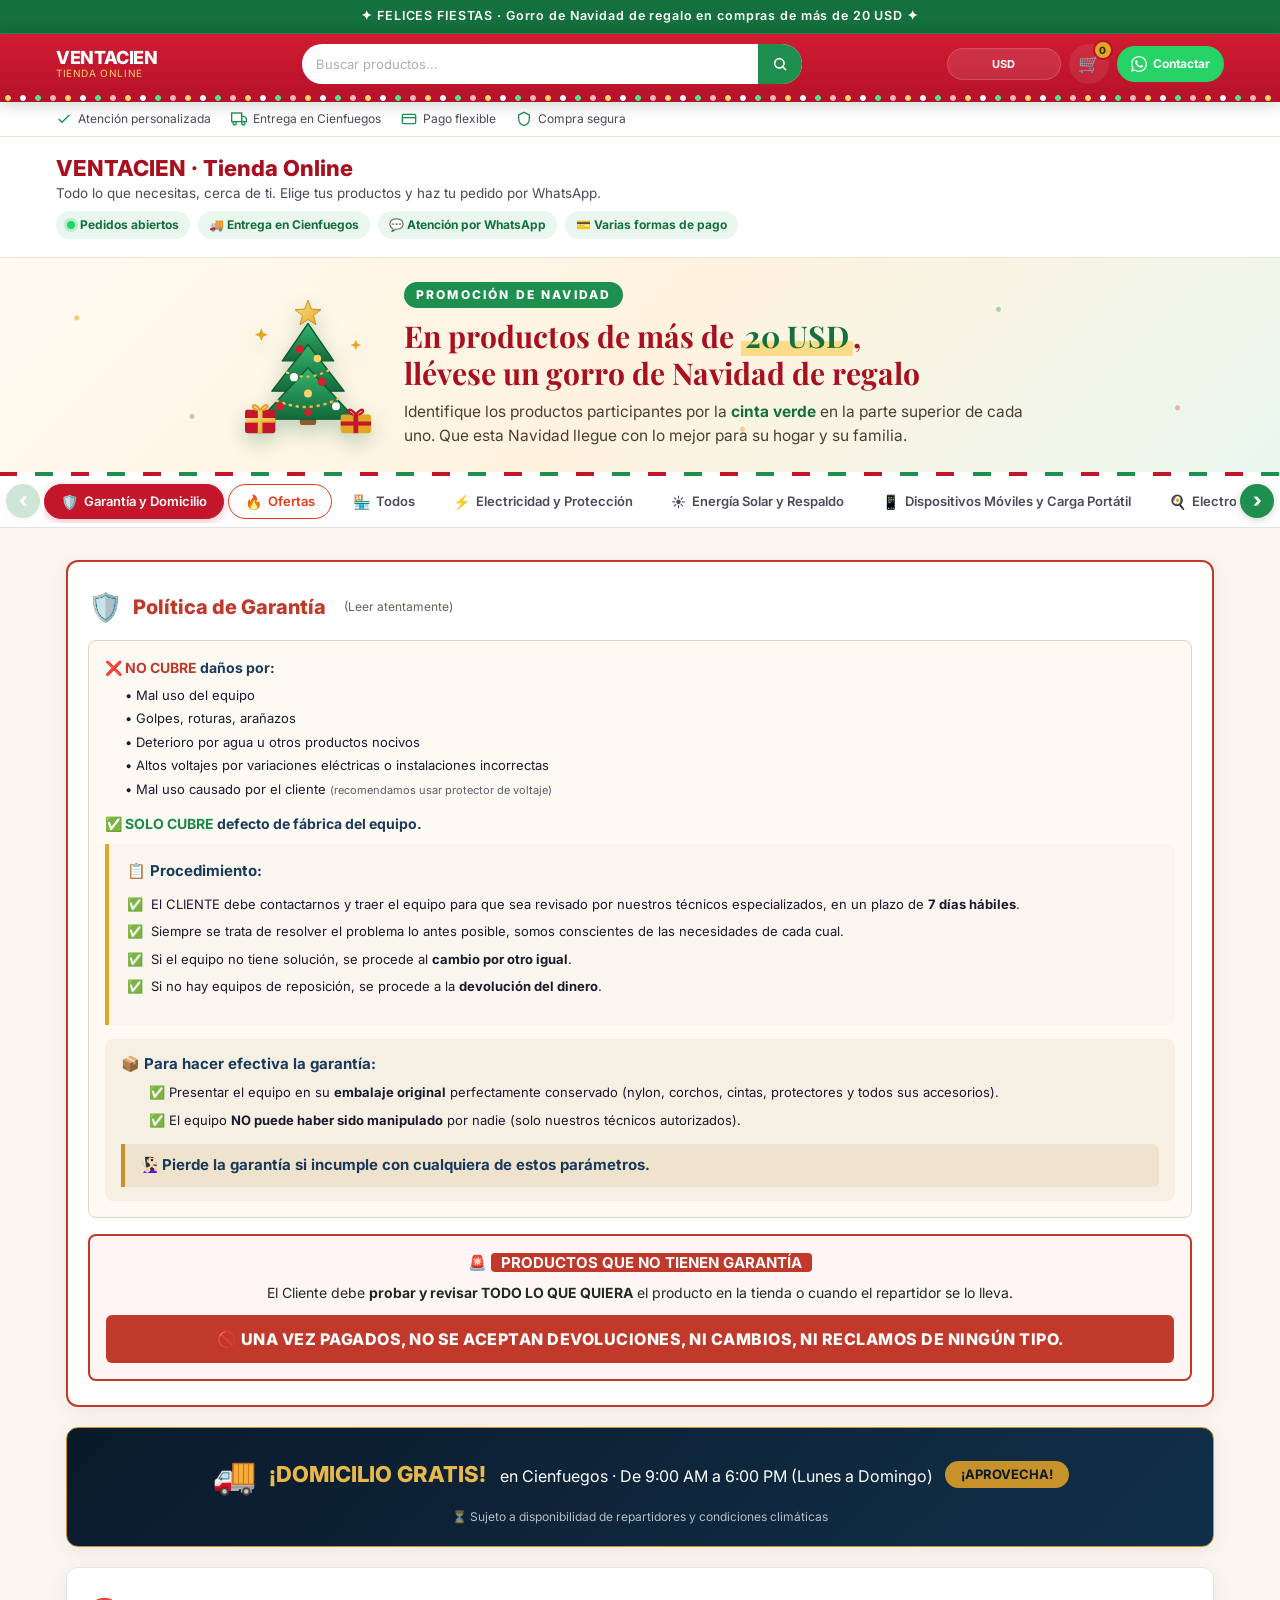
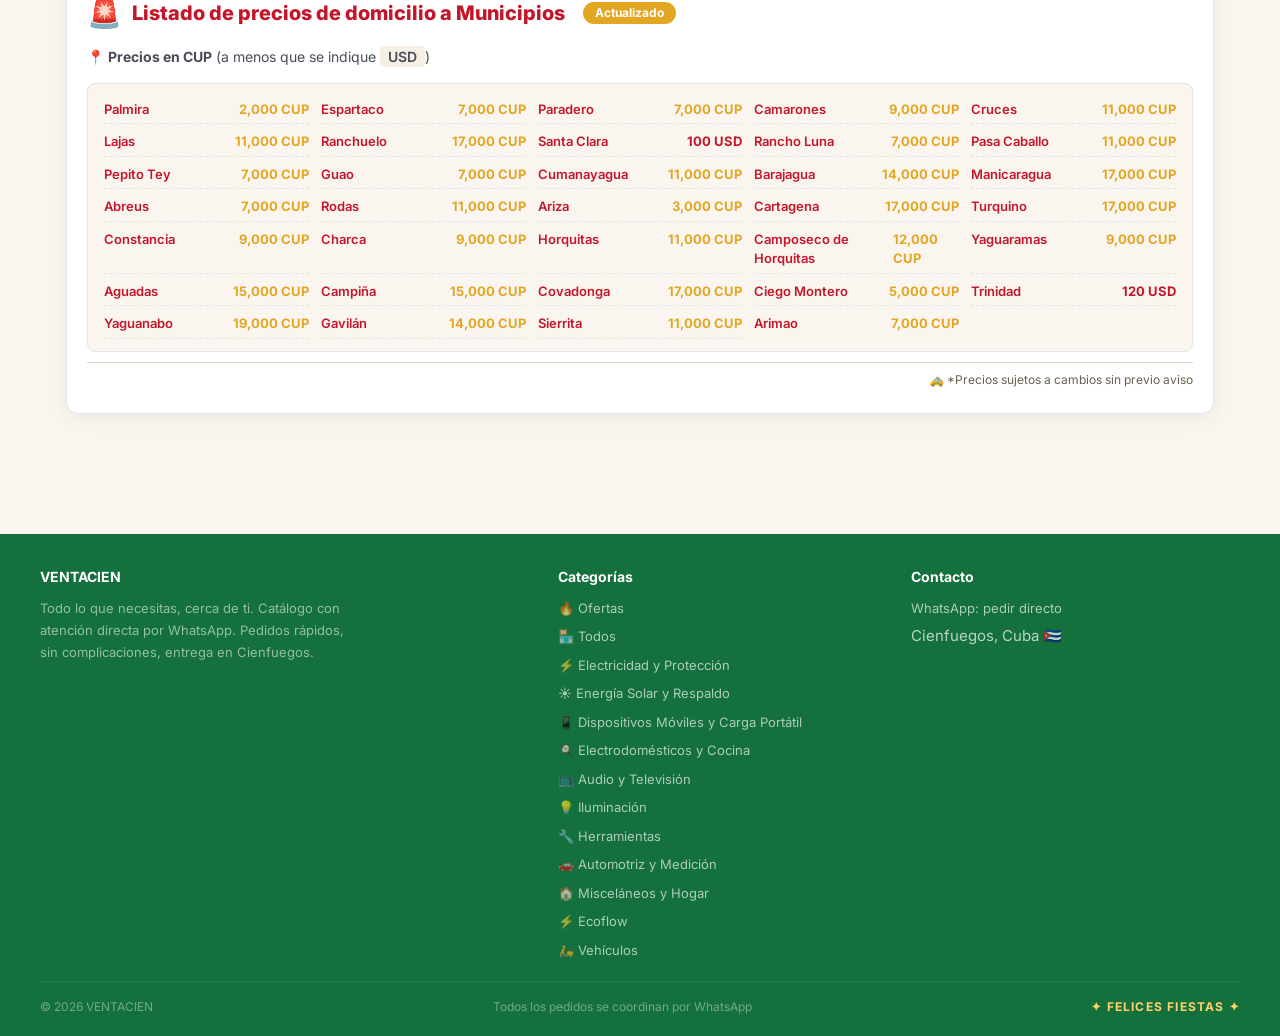
==== index.html @ 49055be9 "Add files via upload" ====
<!DOCTYPE html>
<html lang="es">
<head>
  <meta charset="UTF-8">
  <meta name="viewport" content="width=device-width, initial-scale=1.0, maximum-scale=1.0, user-scalable=yes">
  <title>VENTACIEN · Tienda Online</title>
  <meta property="og:title" content="VENTACIEN · Tienda Online">
<meta property="og:description" content="Todo lo que necesitas, cerca de ti. Catálogo de productos con envío a domicilio en Cienfuegos.">
<meta property="og:image" content="https://revolico-cienfuegos.github.io/Catalogo-de-ventas/imagenes/logo-tienda.png">
<meta property="og:url" content="https://revolico-cienfuegos.github.io/Catalogo-de-ventas/">
<meta property="og:type" content="website">
<meta property="og:site_name" content="VENTACIEN">
<meta name="twitter:card" content="summary_large_image">
  <script async src="https://www.googletagmanager.com/gtag/js?id=G-8PYG8LH258"></script>
  <script>
    window.dataLayer = window.dataLayer || [];
    function gtag(){dataLayer.push(arguments);}
    gtag('js', new Date());
    gtag('config', 'G-8PYG8LH258');
  </script>
  <link rel="preconnect" href="https://fonts.googleapis.com">
  <link rel="preconnect" href="https://fonts.gstatic.com" crossorigin>
  <link href="https://fonts.googleapis.com/css2?family=Inter:opsz,wght@14..32,400;14..32,500;14..32,600;14..32,700;14..32,800&display=swap" rel="stylesheet">
  <link href="https://fonts.googleapis.com/css2?family=Playfair+Display:wght@600;700&display=swap" rel="stylesheet">
  <meta http-equiv="Cache-Control" content="no-cache, no-store, must-revalidate">
  <meta http-equiv="Pragma" content="no-cache">
  <meta http-equiv="Expires" content="0">
  <link rel="manifest" href="manifest.json">
  <meta name="theme-color" content="#c4162a">
  <meta name="mobile-web-app-capable" content="yes">
  <meta name="apple-mobile-web-app-capable" content="yes">
  <link rel="apple-touch-icon" href="icon-192.png">
  <style>
    * { margin: 0; padding: 0; box-sizing: border-box; }
    :root {
      --navy: #0a1a2b;
      --navy-light: #12304a;
      --gold: #c8922a;
      --gold-light: #e8b84a;
      --gray-bg: #f4f5f7;
      --card-bg: #ffffff;
      --text-primary: #1a1a2e;
      --text-secondary: #4a4a5a;
      --text-muted: #7a7a8a;
      --border-color: #e2e4e8;
      --shadow: 0 4px 20px rgba(0, 0, 0, 0.06);
      --shadow-hover: 0 8px 30px rgba(0, 0, 0, 0.12);
      --radius: 12px;
      --radius-sm: 8px;
      --transition: 0.25s cubic-bezier(0.4, 0, 0.2, 1);
      --font: 'Inter', -apple-system, BlinkMacSystemFont, 'Segoe UI', Roboto, sans-serif;
      --red: #c0392b;
      --red-light: #e6391a;
      --green: #1a8a4a;
    }
    html { scroll-behavior: smooth; }
    body { font-family: var(--font); background: var(--gray-bg); color: var(--text-primary); min-height: 100vh; font-size: 15px; line-height: 1.5; -webkit-font-smoothing: antialiased; }
    a { text-decoration: none; color: inherit; }
    button { cursor: pointer; font-family: inherit; border: none; background: none; }
    img { max-width: 100%; display: block; }
    .container { max-width: 1200px; margin: 0 auto; padding: 0 16px; }
    .util-bar { background: var(--navy); color: rgba(255,255,255,0.7); font-size: 12px; text-align: center; padding: 6px 10px; letter-spacing: 0.02em; border-bottom: 1px solid rgba(255,255,255,0.05); }
    .site-header { background: var(--navy); color: #fff; position: sticky; top: 0; z-index: 100; box-shadow: 0 2px 16px rgba(0,0,0,0.2); }
    .header-inner { display: flex; align-items: center; justify-content: space-between; gap: 12px; padding: 10px 16px; max-width: 1200px; margin: 0 auto; flex-wrap: wrap; }
    .logo { display: flex; align-items: center; gap: 10px; flex-shrink: 0; }
    .logo img { height: 38px; width: auto; }
    .logo-text { line-height: 1.15; }
    .logo-name { font-weight: 800; font-size: 18px; letter-spacing: -0.02em; color: #fff; }
    .logo-sub { font-size: 10px; opacity: 0.6; text-transform: uppercase; letter-spacing: 0.06em; display: block; }
    .search-wrap { flex: 1; min-width: 160px; max-width: 500px; order: 3; width: 100%; }
    @media (min-width: 768px) { .search-wrap { order: initial; width: auto; } }
    .search-box { display: flex; align-items: center; background: #fff; border-radius: 24px; overflow: hidden; height: 40px; transition: box-shadow var(--transition); }
    .search-box:focus-within { box-shadow: 0 0 0 2px var(--gold); }
    .search-box input { flex: 1; border: none; padding: 0 14px; font-size: 13px; background: transparent; color: var(--text-primary); height: 100%; min-width: 60px; font-family: var(--font); }
    .search-box input:focus { outline: none; }
    .search-box input::placeholder { color: #aab0b8; }
    .search-box button { background: var(--gold); color: #fff; padding: 0 14px; height: 100%; display: flex; align-items: center; justify-content: center; flex-shrink: 0; transition: background var(--transition); }
    .search-box button:hover { background: var(--gold-light); }
    .search-box #clearSearch { background: transparent; color: var(--text-muted); padding: 0 8px; font-size: 14px; }
    .search-results-label { max-width: 1200px; margin: 6px auto 0; padding: 0 16px; font-size: 13px; color: var(--text-secondary); }
    .header-actions { display: flex; align-items: center; gap: 8px; flex-shrink: 0; flex-wrap: wrap; }
    .moneda-selector { background: rgba(255,255,255,0.1); border-radius: 16px; padding: 0 6px; height: 32px; display: flex; align-items: center; border: 1px solid rgba(255,255,255,0.15); color: #fff; }
    .moneda-selector select { background: transparent; border: none; color: #fff; font-weight: 700; font-size: 11px; padding: 0 2px; font-family: var(--font); width: auto; max-width: 100px; cursor: pointer; appearance: none; -webkit-appearance: none; text-align: center; }
    .moneda-selector select:focus { outline: none; }
    .moneda-selector select option { color: var(--text-primary); font-size: 13px; background: #fff; }
    .cart-icon { position: relative; background: rgba(255,255,255,0.08); border-radius: 50%; width: 40px; height: 40px; display: flex; align-items: center; justify-content: center; color: #fff; font-size: 18px; transition: background var(--transition); }
    .cart-icon:hover { background: rgba(255,255,255,0.18); }
    .cart-badge { position: absolute; top: -4px; right: -4px; background: var(--gold); color: #fff; font-size: 10px; font-weight: 800; border-radius: 50%; width: 20px; height: 20px; display: flex; align-items: center; justify-content: center; border: 2px solid var(--navy); }
    .header-contact { display: flex; align-items: center; gap: 6px; background: #25d366; color: #fff; border-radius: 24px; padding: 0 14px; height: 36px; font-size: 12px; font-weight: 700; transition: background var(--transition), transform var(--transition); }
    .header-contact:hover { background: #1ebe5a; transform: scale(1.02); }
    .header-contact svg { width: 16px; height: 16px; fill: currentColor; }
    @media (max-width: 480px) {
      .header-contact span { display: none; }
      .header-contact { padding: 0 10px; height: 32px; }
      .cart-icon { width: 36px; height: 36px; font-size: 16px; }
      .logo img { height: 30px; }
      .logo-name { font-size: 15px; }
      .moneda-selector { height: 30px; padding: 0 4px; }
      .moneda-selector select { font-size: 11px; max-width: 80px; }
    }
    .trust-bar { background: #fff; border-bottom: 1px solid var(--border-color); padding: 8px 0; }
    .trust-inner { display: flex; gap: 20px; overflow-x: auto; scrollbar-width: none; padding: 0 16px; max-width: 1200px; margin: 0 auto; }
    .trust-inner::-webkit-scrollbar { display: none; }
    .trust-item { display: flex; align-items: center; gap: 6px; font-size: 12px; color: var(--text-secondary); white-space: nowrap; flex-shrink: 0; }
    .trust-item svg { flex-shrink: 0; color: var(--gold); width: 16px; height: 16px; }
    .cats-wrap { background: #fff; border-bottom: 1px solid var(--border-color); position: sticky; top: 0; z-index: 50; display: flex; align-items: center; gap: 4px; padding: 4px 6px; }
    .cats-scroll { flex: 1; min-width: 0; overflow-x: auto; overflow-y: hidden; white-space: nowrap; scrollbar-width: none; -webkit-overflow-scrolling: touch; scroll-snap-type: x mandatory; position: relative; }
    .cats-scroll::-webkit-scrollbar { display: none; }
    .cats-inner { display: inline-flex; gap: 4px; padding: 4px 0; }
    .cats-arrow { flex-shrink: 0; width: 34px; height: 34px; border-radius: 50%; background: var(--navy); color: #fff; display: flex; align-items: center; justify-content: center; font-size: 20px; font-weight: 800; line-height: 1; box-shadow: 0 2px 8px rgba(0,0,0,0.18); transition: all var(--transition); padding-bottom: 3px; user-select: none; }
    .cats-arrow:hover:not(:disabled) { background: var(--navy-light); transform: scale(1.06); }
    .cats-arrow:active:not(:disabled) { transform: scale(0.92); }
    .cats-arrow:disabled, .cats-arrow.hidden { opacity: 0.22; pointer-events: none; }
    @media (max-width: 480px) { .cats-arrow { width: 30px; height: 30px; font-size: 18px; } }
    .cat-btn { display: inline-flex; align-items: center; gap: 6px; padding: 8px 16px; border-radius: 24px; background: transparent; color: var(--text-secondary); font-size: 13px; font-weight: 600; transition: all var(--transition); scroll-snap-align: start; border: 1.5px solid transparent; }
    .cat-btn .cat-ico { font-size: 14px; }
    .cat-btn.active { background: var(--navy); color: #fff; border-color: var(--navy); box-shadow: 0 2px 8px rgba(10,26,43,0.15); }
    .cat-btn:hover:not(.active) { background: var(--gray-bg); border-color: var(--border-color); }
    .cat-btn.cat-btn-ofertas { border-color: #e6391a; color: #e6391a; }
    .cat-btn.cat-btn-ofertas.active { background: linear-gradient(135deg, #e6391a, #ff6a2f); color: #fff; border-color: #e6391a; }
    .cat-btn.cat-btn-ofertas:hover:not(.active) { background: #fff3f0; border-color: #e6391a; }
    .main { max-width: 1200px; margin: 0 auto; padding: 16px 12px 80px; }
    #skeletons .seccion { margin-bottom: 28px; }
    #skeletons .grid { display: grid; grid-template-columns: repeat(auto-fill, minmax(160px, 1fr)); gap: 12px; }
    .skel { background: linear-gradient(90deg, #e8eaed 25%, #d5d8dd 50%, #e8eaed 75%); background-size: 200% 100%; animation: shimmer 1.2s infinite; border-radius: var(--radius); }
    @keyframes shimmer { 0% { background-position: -200% 0; } 100% { background-position: 200% 0; } }
    .skel:first-child { height: 20px; width: 140px; }
    .skel:not(:first-child) { height: 220px; }
    .seccion { margin-bottom: 32px; }
    .seccion-header { display: flex; align-items: baseline; gap: 8px; margin-bottom: 12px; padding-bottom: 6px; border-bottom: 2px solid var(--border-color); }
    .seccion-ico { font-size: 18px; }
    .seccion-titulo { font-size: 18px; font-weight: 700; color: var(--navy); }
    .seccion-count { font-size: 13px; color: var(--text-muted); font-weight: 500; margin-left: auto; }
    .seccion.seccion-ofertas .seccion-header { border-bottom-color: #e6391a; }
    .seccion.seccion-ofertas .seccion-titulo { color: #c0392b; }
    .grid { display: grid; grid-template-columns: repeat(auto-fill, minmax(170px, 1fr)); gap: 12px; }
    @media (min-width: 480px) { .grid { grid-template-columns: repeat(auto-fill, minmax(190px, 1fr)); gap: 14px; } }
    @media (min-width: 768px) { .grid { grid-template-columns: repeat(auto-fill, minmax(210px, 1fr)); gap: 16px; } }
    .card { background: var(--card-bg); border-radius: var(--radius); overflow: hidden; border: 1px solid var(--border-color); transition: all var(--transition); display: flex; flex-direction: column; height: 100%; position: relative; }
    .card:hover { box-shadow: var(--shadow-hover); transform: translateY(-3px); border-color: var(--gold); }
    .card.card-rebajado { border-color: #e6391a; }
    .card.card-rebajado:hover { box-shadow: 0 8px 30px rgba(230,57,26,0.22); border-color: #e6391a; }
    .card-img-wrap { position: relative; width: 100%; aspect-ratio: 1 / 1; background: #f8f9fa; display: flex; align-items: center; justify-content: center; overflow: hidden; padding: 8px; }
    .card-img-wrap img { width: 100%; height: 100%; object-fit: contain; transition: transform var(--transition); }
    .card:hover .card-img-wrap img { transform: scale(1.04); }
    .card-img-ph { display: flex; flex-direction: column; align-items: center; justify-content: center; gap: 4px; color: var(--text-muted); width: 100%; height: 100%; }
    .card-img-ph svg { opacity: 0.3; }
    .card-img-ph span { font-size: 11px; font-weight: 600; }
    .card-cat-tag { font-size: 10px; font-weight: 700; text-transform: uppercase; letter-spacing: 0.04em; color: var(--gold); padding: 6px 12px 0; }
    .card-badge { position: absolute; top: 8px; left: 8px; z-index: 2; font-size: 10.5px; font-weight: 800; letter-spacing: 0.01em; padding: 4px 9px 4px 7px; border-radius: 20px; color: #fff; box-shadow: 0 3px 10px rgba(0,0,0,0.22); display: flex; align-items: center; gap: 3px; pointer-events: none; white-space: nowrap; }
    .card-badge.badge-vendido { background: linear-gradient(135deg, #ff6a2f, #e6391a); }
    .card-badge.badge-nuevo { background: linear-gradient(135deg, #2e9bff, #1257c9); }
    .card-badge.badge-sin-domicilio { background: linear-gradient(135deg, #6c757d, #343a40); top: auto; bottom: 8px; left: 8px; }
    .card-badge.badge-descuento { top: 8px; right: 8px; left: auto; background: linear-gradient(135deg, #e6391a, #ff6a2f); font-size: 12px; font-weight: 900; padding: 5px 10px; border-radius: 4px; letter-spacing: 0.02em; box-shadow: 0 4px 12px rgba(230,57,26,0.45); }
    .card-body { padding: 8px 12px 12px; flex: 1; display: flex; flex-direction: column; gap: 4px; }
    .card-nombre { font-size: 13px; font-weight: 600; line-height: 1.3; color: var(--text-primary); display: -webkit-box; -webkit-line-clamp: 2; -webkit-box-orient: vertical; overflow: hidden; min-height: 34px; cursor: pointer; }
    .card-precio { font-size: 17px; font-weight: 800; color: var(--navy); }
    .card-precio-wrap { display: flex; align-items: baseline; gap: 6px; flex-wrap: wrap; }
    .card-precio.rebajado { color: #c0392b; font-size: 18px; }
    .card-precio-original { font-size: 12px; font-weight: 500; color: var(--text-muted); text-decoration: line-through; }
    .card-descuento-txt { font-size: 10.5px; font-weight: 800; color: #c0392b; background: #fdecec; padding: 2px 6px; border-radius: 4px; letter-spacing: 0.02em; }
    .card-actions { display: flex; gap: 6px; margin-top: auto; padding-top: 6px; }
    .card-pedir { flex: 1; background: var(--navy); color: #fff; border-radius: 24px; padding: 8px 6px; font-size: 12px; font-weight: 700; display: flex; align-items: center; justify-content: center; gap: 5px; transition: all var(--transition); }
    .card-pedir:hover { background: #25d366; transform: scale(1.02); }
    .card-pedir svg { width: 14px; height: 14px; fill: currentColor; flex-shrink: 0; }
    .card-add { background: var(--gold); color: #fff; border-radius: 50%; width: 34px; height: 34px; display: flex; align-items: center; justify-content: center; font-size: 16px; font-weight: 700; transition: all var(--transition); flex-shrink: 0; }
    .card-add:hover { background: var(--gold-light); transform: scale(1.08); }
    .card-add:active { transform: scale(0.92); }
    .empty { text-align: center; padding: 60px 20px; color: var(--text-muted); }
    .empty .ico { font-size: 48px; opacity: 0.3; margin-bottom: 16px; }
    .empty code { background: var(--gray-bg); padding: 2px 8px; border-radius: 4px; font-weight: 600; }
    .overlay { position: fixed; inset: 0; background: rgba(0,0,0,0.55); backdrop-filter: blur(4px); z-index: 200; display: none; align-items: center; justify-content: center; padding: 16px; animation: fadeIn 0.25s ease; }
    .overlay.open { display: flex; }
    @keyframes fadeIn { from { opacity: 0; } to { opacity: 1; } }
    .modal { background: #fff; max-width: 480px; width: 100%; max-height: 90vh; border-radius: var(--radius); overflow-y: auto; position: relative; animation: slideUp 0.3s ease; }
    @keyframes slideUp { from { transform: translateY(30px); opacity: 0; } to { transform: translateY(0); opacity: 1; } }
    .modal-drag { width: 40px; height: 4px; border-radius: 2px; background: var(--border-color); margin: 12px auto 0; }
    .modal-cerrar { position: absolute; top: 12px; right: 14px; background: rgba(0,0,0,0.4); color: #fff; width: 32px; height: 32px; border-radius: 50%; font-size: 16px; display: flex; align-items: center; justify-content: center; transition: background var(--transition); z-index: 5; }
    .modal-cerrar:hover { background: rgba(0,0,0,0.7); }
    .modal-img-wrap { width: 100%; background: #f8f9fa; display: flex; align-items: center; justify-content: center; min-height: 200px; max-height: 320px; overflow: hidden; }
    .modal-img-wrap img { width: 100%; height: 100%; object-fit: contain; max-height: 320px; }
    .modal-img-ph { display: flex; flex-direction: column; align-items: center; gap: 8px; color: var(--text-muted); padding: 30px; }
    .modal-body { padding: 16px 20px 24px; }
    .modal-tag { font-size: 11px; font-weight: 700; text-transform: uppercase; letter-spacing: 0.06em; color: var(--gold); margin-bottom: 4px; }
    .modal-nombre { font-size: 20px; font-weight: 800; color: var(--navy); margin-bottom: 4px; }
    .modal-precio { font-size: 22px; font-weight: 800; color: var(--navy); margin-bottom: 10px; }
    .modal-precio-wrap { display: flex; align-items: center; gap: 10px; flex-wrap: wrap; margin-bottom: 10px; }
    .modal-precio-wrap .modal-precio { margin-bottom: 0; }
    .modal-precio-wrap .modal-precio.rebajado { color: #c0392b; font-size: 26px; }
    .modal-precio-original { font-size: 15px; font-weight: 500; color: var(--text-muted); text-decoration: line-through; }
    .modal-descuento-badge { background: linear-gradient(135deg, #e6391a, #ff6a2f); color: #fff; font-size: 12px; font-weight: 900; padding: 4px 10px; border-radius: 4px; letter-spacing: 0.02em; box-shadow: 0 3px 10px rgba(230,57,26,0.35); }
    .modal-desc { font-size: 14px; line-height: 1.6; color: var(--text-secondary); margin-bottom: 16px; white-space: pre-wrap; max-height: 120px; overflow-y: auto; }
    .modal-pedir { width: 100%; background: #25d366; color: #fff; border-radius: 24px; padding: 14px; font-size: 15px; font-weight: 700; display: flex; align-items: center; justify-content: center; gap: 10px; transition: all var(--transition); }
    .modal-pedir:hover { background: #1ebe5a; transform: scale(1.01); }
    .modal-pedir svg { width: 18px; height: 18px; fill: currentColor; }
    .cart-overlay { position: fixed; inset: 0; background: rgba(0,0,0,0.4); z-index: 150; display: none; align-items: flex-end; justify-content: center; }
    .cart-overlay.open { display: flex; }
    .cart-panel { background: #fff; width: 100%; max-width: 420px; max-height: 92vh; border-radius: var(--radius) var(--radius) 0 0; display: flex; flex-direction: column; animation: slideUp 0.3s ease; }
    .cart-header { display: flex; justify-content: space-between; align-items: center; padding: 16px 20px; border-bottom: 1px solid var(--border-color); }
    .cart-header h3 { font-size: 18px; font-weight: 800; color: var(--navy); }
    .cart-header .close { font-size: 22px; color: var(--text-muted); padding: 4px 8px; border-radius: 6px; transition: background var(--transition); }
    .cart-header .close:hover { background: var(--gray-bg); }
    .cart-body { flex: 1; overflow-y: auto; padding: 12px 16px; }
    .cart-empty { text-align: center; padding: 40px 10px; color: var(--text-muted); }
    .cart-empty .ico { font-size: 48px; opacity: 0.2; margin-bottom: 12px; }
    .cart-item { display: flex; align-items: center; gap: 12px; padding: 10px 0; border-bottom: 1px solid var(--border-color); }
    .cart-item-img { width: 56px; height: 56px; border-radius: var(--radius-sm); object-fit: contain; background: var(--gray-bg); flex-shrink: 0; padding: 4px; }
    .cart-item-info { flex: 1; min-width: 0; }
    .cart-item-nombre { font-size: 13px; font-weight: 600; white-space: nowrap; overflow: hidden; text-overflow: ellipsis; }
    .cart-item-precio { font-size: 13px; color: var(--navy); font-weight: 700; }
    .cart-item-actions { display: flex; align-items: center; gap: 4px; flex-shrink: 0; }
    .cart-item-actions button { width: 28px; height: 28px; border-radius: 50%; border: 1px solid var(--border-color); font-size: 14px; font-weight: 700; display: flex; align-items: center; justify-content: center; transition: all var(--transition); background: #fff; }
    .cart-item-actions button:hover { background: var(--navy); color: #fff; border-color: var(--navy); }
    .cart-item-actions .qty { font-size: 14px; font-weight: 700; min-width: 24px; text-align: center; }
    .cart-item-actions .remove { color: #c0392b; border-color: #c0392b; }
    .cart-item-actions .remove:hover { background: #c0392b; color: #fff; }
    .cart-footer { padding: 16px 20px; border-top: 1px solid var(--border-color); background: var(--gray-bg); border-radius: 0 0 var(--radius) var(--radius); }
    .cart-total { display: flex; justify-content: space-between; font-size: 18px; font-weight: 800; color: var(--navy); margin-bottom: 12px; }
    .cart-total .label { font-weight: 600; color: var(--text-secondary); }
    .cart-buttons { display: flex; gap: 8px; }
    .cart-buttons .btn { flex: 1; padding: 12px; border-radius: 24px; font-size: 14px; font-weight: 700; text-align: center; transition: all var(--transition); border: none; }
    .cart-buttons .btn-primary { background: var(--navy); color: #fff; }
    .cart-buttons .btn-primary:hover { background: var(--navy-light); transform: scale(1.02); }
    .cart-buttons .btn-secondary { background: var(--border-color); color: var(--text-secondary); }
    .cart-buttons .btn-secondary:hover { background: #d0d4dc; }
    .order-form-overlay { position: fixed; inset: 0; background: rgba(0,0,0,0.5); z-index: 250; display: none; align-items: center; justify-content: center; padding: 16px; }
    .order-form-overlay.open { display: flex; }
    .order-form { background: #fff; width: 100%; max-width: 480px; max-height: 90vh; overflow-y: auto; border-radius: var(--radius); padding: 24px 22px 28px; animation: slideUp 0.3s ease; }
    .order-form h3 { font-size: 20px; font-weight: 800; color: var(--navy); margin-bottom: 4px; }
    .order-form .sub { font-size: 14px; color: var(--text-secondary); margin-bottom: 16px; }
    .order-form .field { margin-bottom: 14px; }
    .order-form .field label { display: block; font-size: 12px; font-weight: 700; color: var(--text-secondary); margin-bottom: 4px; text-transform: uppercase; letter-spacing: 0.04em; }
    .order-form .field input, .order-form .field textarea { width: 100%; border: 1.5px solid var(--border-color); border-radius: var(--radius-sm); padding: 10px 12px; font-size: 14px; font-family: var(--font); background: #fff; transition: border-color var(--transition); }
    .order-form .field input:focus, .order-form .field textarea:focus { outline: none; border-color: var(--navy); }
    .order-form .field textarea { min-height: 60px; resize: vertical; }
    .order-form .field .error { color: #c0392b; font-size: 12px; margin-top: 4px; display: none; }
    .order-form .actions { display: flex; gap: 10px; margin-top: 18px; }
    .order-form .actions .btn { flex: 1; padding: 12px; border-radius: 24px; font-size: 14px; font-weight: 700; text-align: center; transition: all var(--transition); border: none; }
    .order-form .actions .btn-primary { background: var(--navy); color: #fff; }
    .order-form .actions .btn-primary:hover { background: var(--navy-light); }
    .order-form .actions .btn-secondary { background: var(--border-color); color: var(--text-secondary); }
    .order-form .actions .btn-secondary:hover { background: #d0d4dc; }
    .toast-container { position: fixed; bottom: 80px; left: 50%; transform: translateX(-50%); z-index: 300; display: flex; flex-direction: column; align-items: center; gap: 8px; pointer-events: none; max-width: 90%; }
    .toast { background: var(--navy); color: #fff; padding: 12px 20px; border-radius: var(--radius); font-size: 14px; font-weight: 600; box-shadow: 0 4px 20px rgba(0,0,0,0.25); animation: toastIn 0.3s ease, toastOut 0.3s ease 2.5s forwards; pointer-events: auto; display: flex; align-items: center; gap: 8px; }
    .toast.success { background: #1a8a4a; }
    .toast.error { background: #c0392b; }
    @keyframes toastIn { from { opacity: 0; transform: translateY(20px) scale(0.95); } to { opacity: 1; transform: translateY(0) scale(1); } }
    @keyframes toastOut { to { opacity: 0; transform: translateY(-10px) scale(0.95); } }
    .landing-section { max-width: 1200px; margin: 16px auto; padding: 0 14px; }
    .landing-card { background: #fff; border-radius: var(--radius); box-shadow: var(--shadow); padding: 24px 20px; margin-bottom: 20px; border: 1px solid var(--border-color); }
    .landing-title { font-size: 20px; font-weight: 800; color: var(--navy); display: flex; align-items: center; gap: 10px; margin-bottom: 12px; }
    .landing-title .ico { font-size: 28px; }
    .landing-sub { font-size: 14px; color: var(--text-secondary); margin-bottom: 16px; }
    .grid-municipios { display: grid; grid-template-columns: repeat(auto-fill, minmax(180px, 1fr)); gap: 4px 12px; background: var(--gray-bg); padding: 12px 16px; border-radius: var(--radius-sm); border: 1px solid var(--border-color); }
    .grid-municipios .item { display: flex; justify-content: space-between; padding: 4px 0; border-bottom: 1px dashed var(--border-color); font-size: 13px; }
    .grid-municipios .item:last-child { border-bottom: none; }
    .grid-municipios .municipio { font-weight: 600; color: var(--navy); }
    .grid-municipios .precio { font-weight: 700; color: var(--gold); }
    .precio-usd { color: var(--navy); font-weight: 700; }
    .garantia-box { background: var(--gray-bg); border-left: 4px solid var(--gold); padding: 16px 18px; border-radius: 0 var(--radius-sm) var(--radius-sm) 0; margin-top: 10px; }
    .garantia-box ul { list-style: none; padding: 0; margin: 8px 0; }
    .garantia-box ul li { padding: 4px 0 4px 24px; position: relative; font-size: 13px; line-height: 1.5; }
    .garantia-box ul li::before { content: "✅"; position: absolute; left: 0; top: 4px; }
    .badge-gratis { display: inline-block; background: var(--gold); color: #fff; padding: 2px 12px; border-radius: 20px; font-size: 12px; font-weight: 700; margin-left: 8px; }
    .highlight { background: #f5efe4; padding: 2px 8px; border-radius: 4px; font-weight: 600; }
    .site-footer { background: var(--navy); color: rgba(255,255,255,0.7); padding: 32px 16px 20px; margin-top: 20px; }
    .footer-inner { max-width: 1200px; margin: 0 auto; display: grid; grid-template-columns: 1fr; gap: 24px; }
    @media (min-width: 640px) { .footer-inner { grid-template-columns: 1.5fr 1fr 1fr; } }
    .footer-col h4 { color: #fff; font-size: 14px; font-weight: 700; margin-bottom: 10px; }
    .footer-col p { font-size: 13px; line-height: 1.7; color: rgba(255,255,255,0.55); max-width: 320px; }
    .footer-col ul { list-style: none; display: flex; flex-direction: column; gap: 6px; }
    .footer-col a { font-size: 13px; color: rgba(255,255,255,0.65); transition: color var(--transition); }
    .footer-col a:hover { color: #fff; }
    .footer-bottom { max-width: 1200px; margin: 20px auto 0; padding-top: 16px; border-top: 1px solid rgba(255,255,255,0.08); font-size: 12px; color: rgba(255,255,255,0.4); display: flex; flex-wrap: wrap; justify-content: space-between; gap: 6px 14px; }
    :root { --navy: #c4162a; --navy-light: #dc2f43; --gold: #e3a624; --gold-light: #ffd36a; --pine: #1e8f4e; --pine-dark: #14703c; --pine-light: #2fae64; --snow: #fffaf1; --gray-bg: #faf6ef; --serif: 'Playfair Display', Georgia, 'Times New Roman', serif; }
    .hat-ico { width: 18px; height: 18px; flex-shrink: 0; }
    .util-bar { background: var(--pine-dark); color: #fff; font-size: 12.5px; font-weight: 600; letter-spacing: 0.07em; padding: 7px 10px; border-bottom: 1px solid rgba(255,255,255,0.15); }
    .site-header { background: linear-gradient(180deg, #d01c31 0%, #b5122a 100%); padding-bottom: 8px; }
    .site-header::after { content: ""; position: absolute; left: 0; right: 0; bottom: 0; height: 8px; background-image: radial-gradient(circle at 8px 4px, #ffd36a 2.6px, transparent 3.2px), radial-gradient(circle at 23px 4px, #ffffff 2.6px, transparent 3.2px), radial-gradient(circle at 38px 4px, #4fe08a 2.6px, transparent 3.2px), radial-gradient(circle at 53px 4px, #ffb3bd 2.6px, transparent 3.2px); background-size: 60px 8px; background-repeat: repeat-x; pointer-events: none; }
    .logo-sub { color: var(--gold-light); opacity: 1; }
    .search-box button { background: var(--pine); }
    .search-box button:hover { background: var(--pine-light); }
    .search-box:focus-within { box-shadow: 0 0 0 2px var(--gold-light); }
    .cart-badge { background: var(--gold); color: #3a2a00; border-color: #b5122a; }
    .trust-bar { background: #fff; border-bottom: 1px solid #f0e3cf; }
    .trust-item svg { color: var(--pine); }
    .nav-promo { background: radial-gradient(circle at 6% 28%, rgba(227,166,36,0.55) 2px, transparent 3px), radial-gradient(circle at 15% 74%, rgba(30,143,78,0.35) 2px, transparent 3px), radial-gradient(circle at 34% 20%, rgba(196,22,42,0.30) 2px, transparent 3px), radial-gradient(circle at 58% 80%, rgba(227,166,36,0.45) 2px, transparent 3px), radial-gradient(circle at 78% 24%, rgba(30,143,78,0.35) 2px, transparent 3px), radial-gradient(circle at 92% 70%, rgba(196,22,42,0.30) 2px, transparent 3px), linear-gradient(135deg, #fffaf1 0%, #fff3df 50%, #eaf7ee 100%); border-bottom: 4px solid transparent; border-image: repeating-linear-gradient(90deg, var(--navy) 0 18px, #fff 18px 36px, var(--pine) 36px 54px, #fff 54px 72px) 1; color: #2a2a2a; }
    .nav-promo-inner { max-width: 1200px; margin: 0 auto; padding: 24px 16px; display: flex; align-items: center; justify-content: center; gap: 24px; text-align: left; }
    .nav-promo-icon { width: 144px; height: 150px; flex-shrink: 0; display: flex; align-items: center; justify-content: center; }
    .nav-promo-icon svg { width: 140px; height: 145px; filter: drop-shadow(0 8px 10px rgba(20,112,60,0.28)); }
    .nav-promo-kicker { display: inline-block; font-size: 12px; font-weight: 800; letter-spacing: 0.18em; text-transform: uppercase; color: #fff; background: var(--pine); padding: 4px 12px; border-radius: 20px; margin-bottom: 10px; }
    .nav-promo h2 { font-family: var(--serif); font-weight: 700; font-size: 30px; line-height: 1.22; color: #a8101f; margin-bottom: 8px; }
    .nav-promo h2 em { font-style: normal; color: var(--pine-dark); background: linear-gradient(transparent 62%, rgba(255,211,106,0.75) 62%); padding: 0 4px; }
    .nav-promo p { font-size: 15.5px; line-height: 1.55; color: #4a3f33; max-width: 640px; }
    .nav-promo p strong { color: var(--pine-dark); font-weight: 700; }
    @media (max-width: 640px) {
      .nav-promo-inner { flex-direction: column; text-align: center; gap: 12px; padding: 18px 14px; }
      .nav-promo-icon { width: 92px; height: 96px; }
      .nav-promo-icon svg { width: 90px; height: 94px; }
      .nav-promo h2 { font-size: 23px; }
      .nav-promo p { font-size: 14px; }
    }
    .card-regalo { position: absolute; top: 0; left: 0; right: 0; z-index: 3; display: flex; align-items: center; justify-content: center; gap: 6px; padding: 6px 8px; background: linear-gradient(90deg, var(--pine-dark), var(--pine-light) 50%, var(--pine-dark)); color: #fff; font-size: 11px; font-weight: 800; letter-spacing: 0.06em; text-transform: uppercase; border-bottom: 2px solid var(--gold-light); pointer-events: none; white-space: nowrap; }
    .card-regalo .hat-ico { width: 17px; height: 17px; }
    .card-con-regalo { border-color: var(--pine); }
    .card-con-regalo:hover { border-color: var(--pine); box-shadow: 0 8px 30px rgba(30,143,78,0.22); }
    .card-con-regalo .card-badge:not(.badge-sin-domicilio) { top: 40px; }
    .modal-regalo { display: flex; align-items: center; gap: 10px; margin: 4px 0 12px; padding: 10px 12px; background: #eaf7ee; border: 1px solid var(--pine); border-left: 5px solid var(--navy); border-radius: var(--radius-sm); font-size: 14px; color: #1f3d2b; line-height: 1.4; }
    .modal-regalo .hat-ico { width: 30px; height: 30px; }
    .modal-regalo strong { color: #a8101f; }
    .seccion-header { border-bottom-color: rgba(30,143,78,0.35); }
    .seccion-titulo { font-family: var(--serif); font-weight: 700; font-size: 21px; color: #a8101f; }
    .cat-btn.active { box-shadow: 0 2px 10px rgba(196,22,42,0.3); }
    .cats-arrow { background: var(--pine); }
    .cats-arrow:hover:not(:disabled) { background: var(--pine-light); }
    .site-footer { background: var(--pine-dark); }
    .footer-bottom .felices { color: var(--gold-light); letter-spacing: 0.1em; font-weight: 700; }

    /* ===== Rediseño estilo tienda profesional ===== */
    .store-hero{background:#fff;border-bottom:1px solid #f0e3cf}
    .store-hero-inner{max-width:1200px;margin:0 auto;padding:18px 16px;display:flex;align-items:center;gap:16px;flex-wrap:wrap}
    .store-hero img{width:64px;height:64px;border-radius:50%;object-fit:cover;border:2px solid var(--gold);background:#fff}
    .store-hero-info{flex:1;min-width:220px}
    .store-hero h1{font-size:22px;font-weight:800;color:#a8101f;line-height:1.2}
    .store-hero p{font-size:13.5px;color:var(--text-secondary);margin-top:2px}
    .store-chips{display:flex;gap:8px;flex-wrap:wrap;margin-top:8px}
    .chip{display:inline-flex;align-items:center;gap:5px;font-size:12px;font-weight:700;padding:5px 11px;border-radius:20px;background:#eaf7ee;color:var(--pine-dark)}
    .chip.chip-open::before{content:"";width:8px;height:8px;border-radius:50%;background:#25d366;box-shadow:0 0 0 3px rgba(37,211,102,.25)}
    .toolbar{display:flex;align-items:center;justify-content:space-between;gap:10px;margin:0 0 14px;padding:8px 12px;background:#fff;border:1px solid var(--border-color);border-radius:var(--radius)}
    .toolbar label{font-size:12px;font-weight:700;color:var(--text-secondary);display:flex;align-items:center;gap:8px}
    .toolbar select{border:1.5px solid var(--border-color);border-radius:20px;padding:6px 12px;font:600 13px var(--font);background:#fff;color:var(--text-primary);cursor:pointer}
    .toolbar select:focus-visible,.card-add:focus-visible,.card-pedir:focus-visible,.cat-btn:focus-visible{outline:2px solid var(--pine);outline-offset:2px}
    #toolbarCount{font-size:13px;color:var(--text-muted)}
    .card{border-radius:14px;border-color:#eee3d2}
    .card:hover{border-color:var(--pine);box-shadow:0 10px 28px rgba(30,143,78,.16)}
    .card-img-wrap{background:#fffaf1}
    .card-precio{color:#a8101f}
    .card-pedir{background:var(--pine);}
    .card-pedir:hover{background:#25d366}
    .card-add{background:var(--navy)}
    .card-add:hover{background:var(--navy-light)}
    .seccion{scroll-margin-top:130px}
    .grid{gap:14px}
    @media (prefers-reduced-motion:reduce){*{animation:none!important;transition:none!important}}
    @media (max-width:480px){.store-hero img{width:52px;height:52px}.store-hero h1{font-size:19px}.toolbar{flex-direction:column;align-items:stretch}}
  </style>
</head>
<body>

<div class="util-bar">✦ FELICES FIESTAS · Gorro de Navidad de regalo en compras de más de 20 USD ✦</div>

<header class="site-header">
  <div class="header-inner">
    <div class="logo">
      <img src="imagenes/logo-tienda.png" alt="VENTACIEN" onerror="this.style.display='none'">
      <div class="logo-text">
        <div class="logo-name">VENTACIEN</div>
        <span class="logo-sub">TIENDA ONLINE</span>
      </div>
    </div>
    <div class="search-wrap">
      <div class="search-box">
        <input type="text" id="searchInput" placeholder="Buscar productos..." autocomplete="off">
        <button id="clearSearch" style="display:none;">✕</button>
        <button aria-label="Buscar">
          <svg width="16" height="16" viewBox="0 0 24 24" fill="none" stroke="currentColor" stroke-width="2.5"><circle cx="11" cy="11" r="7"/><line x1="21" y1="21" x2="16.65" y2="16.65"/></svg>
        </button>
      </div>
    </div>
    <div class="header-actions">
      <div class="moneda-selector">
        <select id="currencySelect" title="Cambiar moneda">
          <option value="USD" selected>USD</option>
          <option value="MN">MN (810)</option>
          <option value="Transferencia">Transferencia (825)</option>
          <option value="Zelle">Zelle (1.05)</option>
          <option value="Tarjeta">Tarjeta (1.1)</option>
          <option value="Euro">Euro (0.90)</option>
        </select>
      </div>
      <button class="cart-icon" id="cartToggle" aria-label="Carrito">
        🛒
        <span class="cart-badge" id="cartBadge">0</span>
      </button>
      <button class="header-contact" id="headerContact">
        <svg viewBox="0 0 24 24"><path d="M17.472 14.382c-.297-.149-1.758-.867-2.03-.967-.273-.099-.471-.148-.67.15-.197.297-.767.966-.94 1.164-.173.199-.347.223-.644.075-.297-.15-1.255-.463-2.39-1.475-.883-.788-1.48-1.761-1.653-2.059-.173-.297-.018-.458.13-.606.134-.133.298-.347.446-.52.149-.174.198-.298.298-.497.099-.198.05-.371-.025-.52-.075-.149-.669-1.612-.916-2.207-.242-.579-.487-.5-.669-.51-.173-.008-.371-.01-.57-.01-.198 0-.52.074-.792.372-.272.297-1.04 1.016-1.04 2.479 0 1.462 1.065 2.875 1.213 3.074.149.198 2.096 3.2 5.077 4.487.709.306 1.262.489 1.694.625.712.227 1.36.195 1.871.118.571-.085 1.758-.719 2.006-1.413.248-.694.248-1.289.173-1.413-.074-.124-.272-.198-.57-.347z"/><path d="M12 0C5.373 0 0 5.373 0 12c0 2.127.558 4.122 1.532 5.85L.057 23.5l5.797-1.52A11.95 11.95 0 0012 24c6.627 0 12-5.373 12-12S18.627 0 12 0zm0 22c-1.85 0-3.583-.497-5.073-1.365l-.363-.215-3.44.902.917-3.349-.236-.375A9.957 9.957 0 012 12C2 6.477 6.477 2 12 2s10 4.477 10 10-4.477 10-10 10z"/></svg>
        <span>Contactar</span>
      </button>
    </div>
  </div>
  <div class="search-results-label" id="searchLabel" style="display:none;"></div>
</header>

<div class="trust-bar">
  <div class="trust-inner">
    <div class="trust-item"><svg viewBox="0 0 24 24" fill="none" stroke="currentColor" stroke-width="2"><path d="M20 6L9 17l-5-5"/></svg> Atención personalizada</div>
    <div class="trust-item"><svg viewBox="0 0 24 24" fill="none" stroke="currentColor" stroke-width="2"><rect x="1" y="3" width="15" height="13"/><path d="M16 8h4l3 3v5h-7V8z"/><circle cx="5.5" cy="18.5" r="2.5"/><circle cx="18.5" cy="18.5" r="2.5"/></svg> Entrega en Cienfuegos</div>
    <div class="trust-item"><svg viewBox="0 0 24 24" fill="none" stroke="currentColor" stroke-width="2"><rect x="2" y="5" width="20" height="14" rx="2"/><line x1="2" y1="10" x2="22" y2="10"/></svg> Pago flexible</div>
    <div class="trust-item"><svg viewBox="0 0 24 24" fill="none" stroke="currentColor" stroke-width="2"><path d="M12 2l8 4v6c0 5-3.5 8.5-8 10-4.5-1.5-8-5-8-10V6l8-4z"/></svg> Compra segura</div>
  </div>
</div>

<section class="store-hero" aria-label="Información de la tienda">
  <div class="store-hero-inner">
    <img src="imagenes/logo-tienda.png" alt="Logotipo VENTACIEN" onerror="this.style.display='none'">
    <div class="store-hero-info">
      <h1>VENTACIEN · Tienda Online</h1>
      <p>Todo lo que necesitas, cerca de ti. Elige tus productos y haz tu pedido por WhatsApp.</p>
      <div class="store-chips">
        <span class="chip chip-open">Pedidos abiertos</span>
        <span class="chip">🚚 Entrega en Cienfuegos</span>
        <span class="chip">💬 Atención por WhatsApp</span>
        <span class="chip">💳 Varias formas de pago</span>
      </div>
    </div>
  </div>
</section>

<section class="nav-promo" aria-label="Promoción de Navidad">
  <div class="nav-promo-inner">
    <div class="nav-promo-icon">
      <svg viewBox="0 0 120 124" role="img" aria-label="Árbol de Navidad con regalos">
        <defs>
          <linearGradient id="gArbol" x1="0" y1="0" x2="0" y2="1">
            <stop offset="0" stop-color="#34b56c"/><stop offset="1" stop-color="#13693a"/>
          </linearGradient>
          <linearGradient id="gOro" x1="0" y1="0" x2="1" y2="1">
            <stop offset="0" stop-color="#ffe08a"/><stop offset="1" stop-color="#e3a624"/>
          </linearGradient>
        </defs>
        <rect x="53" y="100" width="14" height="13" rx="2" fill="#8a5a2b"/>
        <path d="M60 26 L38 58 H82 Z" fill="url(#gArbol)" stroke="#0f5a31" stroke-width="1.2" stroke-linejoin="round"/>
        <path d="M60 44 L29 84 H91 Z" fill="url(#gArbol)" stroke="#0f5a31" stroke-width="1.2" stroke-linejoin="round"/>
        <path d="M60 64 L19 108 H101 Z" fill="url(#gArbol)" stroke="#0f5a31" stroke-width="1.2" stroke-linejoin="round"/>
        <path d="M33 92 Q60 104 87 90" fill="none" stroke="url(#gOro)" stroke-width="2.2" stroke-linecap="round" stroke-dasharray="1 5"/>
        <path d="M42 68 Q60 76 78 66" fill="none" stroke="url(#gOro)" stroke-width="2" stroke-linecap="round" stroke-dasharray="1 5"/>
        <polygon points="60,6 62.9,13.7 71.1,14.1 64.7,19.2 66.9,27.1 60,22.6 53.1,27.1 55.3,19.2 48.9,14.1 57.1,13.7" fill="url(#gOro)" stroke="#c78a12" stroke-width="0.8" stroke-linejoin="round"/>
        <circle cx="53" cy="48" r="3.4" fill="#d3202f"/>
        <circle cx="68" cy="56" r="3.2" fill="#ffd36a"/>
        <circle cx="48" cy="72" r="3.6" fill="#ffffff"/>
        <circle cx="72" cy="76" r="3.6" fill="#d3202f"/>
        <circle cx="60" cy="86" r="3.4" fill="#ffd36a"/>
        <circle cx="36" cy="97" r="3.4" fill="#d3202f"/>
        <circle cx="84" cy="97" r="3.4" fill="#ffffff"/>
        <circle cx="60" cy="102" r="3.2" fill="#d3202f"/>
        <rect x="6" y="100" width="26" height="20" rx="2" fill="#c4162a"/>
        <rect x="17" y="100" width="4" height="20" fill="url(#gOro)"/>
        <rect x="6" y="107" width="26" height="4" fill="url(#gOro)"/>
        <path d="M19 100 c-6 -8 -9 -2 -3 0 M19 100 c6 -8 9 -2 3 0" fill="none" stroke="#e3a624" stroke-width="2" stroke-linecap="round"/>
        <rect x="88" y="104" width="26" height="16" rx="2" fill="#e3a624"/>
        <rect x="99" y="104" width="4" height="16" fill="#c4162a"/>
        <rect x="88" y="110" width="26" height="3.5" fill="#c4162a"/>
        <path d="M101 104 c-6 -8 -9 -2 -3 0 M101 104 c6 -8 9 -2 3 0" fill="none" stroke="#c4162a" stroke-width="2" stroke-linecap="round"/>
        <g fill="#e3a624"><path d="M20 30 l1.6 4 4 1.6 -4 1.6 -1.6 4 -1.6 -4 -4 -1.6 4 -1.6z"/><path d="M101 40 l1.3 3.2 3.2 1.3 -3.2 1.3 -1.3 3.2 -1.3 -3.2 -3.2 -1.3 3.2 -1.3z"/></g>
      </svg>
    </div>
    <div class="nav-promo-text">
      <span class="nav-promo-kicker">Promoción de Navidad</span>
      <h2>En productos de más de <em>20 USD</em>, <br class="br-d">llévese un gorro de Navidad de regalo</h2>
      <p>Identifique los productos participantes por la <strong>cinta verde</strong> en la parte superior de cada uno. Que esta Navidad llegue con lo mejor para su hogar y su familia.</p>
    </div>
  </div>
</section>

<div class="cats-wrap" id="catsWrap" style="display:none;">
  <button class="cats-arrow" id="catsArrowLeft" aria-label="Categorías anteriores">‹</button>
  <nav class="cats-scroll" id="catsNav">
    <div class="cats-inner" id="catsInner"></div>
  </nav>
  <button class="cats-arrow" id="catsArrowRight" aria-label="Más categorías">›</button>
</div>

<main class="main">
  <div class="toolbar" id="toolbar" style="display:none;">
    <span id="toolbarCount"></span>
    <label>Ordenar por
      <select id="sortSelect" aria-label="Ordenar productos">
        <option value="nombre">Nombre (A-Z)</option>
        <option value="popular">Más populares</option>
        <option value="precio-asc">Precio: menor a mayor</option>
        <option value="precio-desc">Precio: mayor a menor</option>
      </select>
    </label>
  </div>
  <div id="skeletons">
    <div class="seccion">
      <div class="skel"></div>
      <div class="grid">
        <div class="skel"></div>
        <div class="skel"></div>
        <div class="skel"></div>
        <div class="skel"></div>
      </div>
    </div>
  </div>
  <div id="contenido" style="display:none;"></div>
  <div id="contenidoGarantia" style="display:none;"></div>
  <div id="resultadosBusqueda" style="display:none;"></div>
  <div id="vacio" class="empty" style="display:none;">
    <div class="ico">🛍️</div>
    <div>Todavía no hay productos publicados.</div>
  </div>
</main>

<footer class="site-footer">
  <div class="footer-inner">
    <div class="footer-col">
      <h4>VENTACIEN</h4>
      <p>Todo lo que necesitas, cerca de ti. Catálogo con atención directa por WhatsApp. Pedidos rápidos, sin complicaciones, entrega en Cienfuegos.</p>
    </div>
    <div class="footer-col">
      <h4>Categorías</h4>
      <ul id="footerCats"></ul>
    </div>
    <div class="footer-col">
      <h4>Contacto</h4>
      <ul>
        <li><a href="#" id="footerWA">WhatsApp: pedir directo</a></li>
        <li>Cienfuegos, Cuba 🇨🇺</li>
      </ul>
    </div>
  </div>
  <div class="footer-bottom">
    <span>© <span id="anioActual"></span> VENTACIEN</span>
    <span>Todos los pedidos se coordinan por WhatsApp</span>
    <span class="felices">✦ FELICES FIESTAS ✦</span>
  </div>
</footer>

<div class="overlay" id="overlay">
  <div class="modal" id="modal">
    <div class="modal-drag"></div>
    <button class="modal-cerrar" id="modalCerrar">✕</button>
    <div class="modal-img-wrap" id="mImgWrap"></div>
    <div class="modal-body">
      <div class="modal-tag" id="mTag"></div>
      <h2 class="modal-nombre" id="mNombre"></h2>
      <div id="mPrecioWrap"></div>
      <div id="mDomicilio" style="font-size:13px;font-weight:600;margin-bottom:8px;"></div>
      <div id="mRegalo"></div>
      <p class="modal-desc" id="mDesc"></p>
      <button class="modal-pedir" id="mPedir">
        <svg viewBox="0 0 24 24"><path d="M17.472 14.382c-.297-.149-1.758-.867-2.03-.967-.273-.099-.471-.148-.67.15-.197.297-.767.966-.94 1.164-.173.199-.347.223-.644.075-.297-.15-1.255-.463-2.39-1.475-.883-.788-1.48-1.761-1.653-2.059-.173-.297-.018-.458.13-.606.134-.133.298-.347.446-.52.149-.174.198-.298.298-.497.099-.198.05-.371-.025-.52-.075-.149-.669-1.612-.916-2.207-.242-.579-.487-.5-.669-.51-.173-.008-.371-.01-.57-.01-.198 0-.52.074-.792.372-.272.297-1.04 1.016-1.04 2.479 0 1.462 1.065 2.875 1.213 3.074.149.198 2.096 3.2 5.077 4.487.709.306 1.262.489 1.694.625.712.227 1.36.195 1.871.118.571-.085 1.758-.719 2.006-1.413.248-.694.248-1.289.173-1.413-.074-.124-.272-.198-.57-.347z"/><path d="M12 0C5.373 0 0 5.373 0 12c0 2.127.558 4.122 1.532 5.85L.057 23.5l5.797-1.52A11.95 11.95 0 0012 24c6.627 0 12-5.373 12-12S18.627 0 12 0zm0 22c-1.85 0-3.583-.497-5.073-1.365l-.363-.215-3.44.902.917-3.349-.236-.375A9.957 9.957 0 012 12C2 6.477 6.477 2 12 2s10 4.477 10 10-4.477 10-10 10z"/></svg>
        Pedir por WhatsApp
      </button>
    </div>
  </div>
</div>

<div class="cart-overlay" id="cartOverlay">
  <div class="cart-panel" id="cartPanel">
    <div class="cart-header">
      <h3>🛒 Carrito</h3>
      <button class="close" id="cartClose">✕</button>
    </div>
    <div class="cart-body" id="cartBody">
      <div class="cart-empty">
        <div class="ico">🛒</div>
        <p>Tu carrito está vacío</p>
      </div>
    </div>
    <div class="cart-footer" id="cartFooter" style="display:none;">
      <div class="cart-total">
        <span class="label">Total:</span>
        <span id="cartTotal">0.00 USD</span>
      </div>
      <div class="cart-buttons">
        <button class="btn btn-secondary" id="cartClear">Vaciar</button>
        <button class="btn btn-primary" id="cartCheckout">Finalizar pedido</button>
      </div>
    </div>
  </div>
</div>

<div class="order-form-overlay" id="orderFormOverlay">
  <div class="order-form" id="orderForm">
    <h3>📋 Completá tu pedido</h3>
    <p class="sub">Antes de enviar por WhatsApp, necesitamos tus datos.</p>
    <div class="field">
      <label>Nombre completo *</label>
      <input type="text" id="ofNombre" placeholder="Ej: Juan Pérez">
      <div class="error" id="ofNombreErr">Completá tu nombre</div>
    </div>
    <div class="field">
      <label>Teléfono *</label>
      <input type="tel" id="ofTelefono" placeholder="Ej: 5354571729">
      <div class="error" id="ofTelefonoErr">Completá tu teléfono</div>
    </div>
    <div class="field">
      <label>Dirección *</label>
      <input type="text" id="ofDireccion" placeholder="Calle, número, entre calles">
      <div class="error" id="ofDireccionErr">Completá tu dirección</div>
    </div>
    <div class="field">
      <label>Punto de referencia *</label>
      <input type="text" id="ofReferencia" placeholder="Ej: cerca de la plaza, al lado de la farmacia">
      <div class="error" id="ofReferenciaErr">Completá el punto de referencia</div>
    </div>
    <div class="field">
      <label>Observaciones (opcional)</label>
      <textarea id="ofObservaciones" placeholder="Algo más que quieras decirnos..."></textarea>
    </div>
    <div class="actions">
      <button class="btn btn-secondary" id="ofCancel">Cancelar</button>
      <button class="btn btn-primary" id="ofSend">Enviar pedido 📤</button>
    </div>
  </div>
</div>

<div class="toast-container" id="toastContainer"></div>

<script>
// ============================================================
//  CONFIGURACIÓN
// ============================================================
const WA = "5354571729";

// Tasas por defecto (se sobrescriben con tasas.json si existe)
let TASAS = {
  USD: 1,
  MN: 810,
  Transferencia: 825,
  Zelle: 1.05,
  Tarjeta: 1.1,
  Euro: 0.90
};

const CATEGORIAS = [
  { id:"garantia-domicilio", nombre:"Garantía y Domicilio", ico:"🛡️", especial:true },
  { id:"ofertas",            nombre:"Ofertas",               ico:"🔥", especial:true },
  { id:"todas",              nombre:"Todos",                  ico:"🏪", especial:false },
  { id:"electricidad",       nombre:"Electricidad y Protección", ico:"⚡" },
  { id:"solar",              nombre:"Energía Solar y Respaldo",  ico:"☀️" },
  { id:"moviles",            nombre:"Dispositivos Móviles y Carga Portátil", ico:"📱" },
  { id:"electrodomesticos",  nombre:"Electrodomésticos y Cocina", ico:"🍳" },
  { id:"audio",              nombre:"Audio y Televisión",        ico:"📺" },
  { id:"iluminacion",        nombre:"Iluminación",               ico:"💡" },
  { id:"herramientas",       nombre:"Herramientas",              ico:"🔧" },
  { id:"automotriz",         nombre:"Automotriz y Medición",     ico:"🚗" },
  { id:"miscelaneos",        nombre:"Misceláneos y Hogar",       ico:"🏠" },
  { id:"ecoflow",            nombre:"Ecoflow",                   ico:"⚡" },
  { id:"motorinas",          nombre:"Vehículos",      ico:"🛵" },
];

const WA_ICO = `<svg width="14" height="14" viewBox="0 0 24 24" fill="currentColor"><path d="M17.472 14.382c-.297-.149-1.758-.867-2.03-.967-.273-.099-.471-.148-.67.15-.197.297-.767.966-.94 1.164-.173.199-.347.223-.644.075-.297-.15-1.255-.463-2.39-1.475-.883-.788-1.48-1.761-1.653-2.059-.173-.297-.018-.458.13-.606.134-.133.298-.347.446-.52.149-.174.198-.298.298-.497.099-.198.05-.371-.025-.52-.075-.149-.669-1.612-.916-2.207-.242-.579-.487-.5-.669-.51-.173-.008-.371-.01-.57-.01-.198 0-.52.074-.792.372-.272.297-1.04 1.016-1.04 2.479 0 1.462 1.065 2.875 1.213 3.074.149.198 2.096 3.2 5.077 4.487.709.306 1.262.489 1.694.625.712.227 1.36.195 1.871.118.571-.085 1.758-.719 2.006-1.413.248-.694.248-1.289.173-1.413-.074-.124-.272-.198-.57-.347z"/><path d="M12 0C5.373 0 0 5.373 0 12c0 2.127.558 4.122 1.532 5.85L.057 23.5l5.797-1.52A11.95 11.95 0 0012 24c6.627 0 12-5.373 12-12S18.627 0 12 0zm0 22c-1.85 0-3.583-.497-5.073-1.365l-.363-.215-3.44.902.917-3.349-.236-.375A9.957 9.957 0 012 12C2 6.477 6.477 2 12 2s10 4.477 10 10-4.477 10-10 10z"/></svg>`;

const IMG_PH_ICO = `<svg width="32" height="32" viewBox="0 0 24 24" fill="none" stroke="currentColor" stroke-width="1.6"><rect x="3" y="3" width="18" height="18" rx="2"/><circle cx="8.5" cy="8.5" r="1.5"/><path d="M21 15l-5-5L5 21"/></svg>`;

const DIAS_NUEVO = 7;
const DIAS_REBAJA = 7;

// ============================================================
//  CARGA DE TASAS DESDE tasas.json
// ============================================================
async function cargarTasas(){
  try {
    const res = await fetch("tasas.json?_="+Date.now(), { cache: "no-store" });
    if (res.ok) {
      const data = await res.json();
      if (data && typeof data === "object") {
        TASAS = { ...TASAS, ...data, USD: 1 };
        console.log("💱 Tasas cargadas desde servidor:", TASAS);
      }
    } else {
      console.warn("⚠️ tasas.json no disponible, usando valores por defecto");
    }
  } catch(e) {
    console.warn("⚠️ No se pudo cargar tasas.json, usando valores por defecto");
  }
}

function actualizarSelectMoneda(){
  const sel = document.getElementById("currencySelect");
  const labels = {
    USD: "USD",
    MN: `MN (${TASAS.MN})`,
    Transferencia: `Transferencia (${TASAS.Transferencia})`,
    Zelle: `Zelle (${TASAS.Zelle})`,
    Tarjeta: `Tarjeta (${TASAS.Tarjeta})`,
    Euro: `Euro (${TASAS.Euro})`
  };
  for (const opt of sel.options) {
    if (labels[opt.value]) opt.textContent = labels[opt.value];
  }
}

// ============================================================
//  FUNCIONES AUXILIARES
// ============================================================
function limpiarNombreParaOrdenar(nombre) {
  return nombre
    .replace(/[\u{1F300}-\u{1FAFF}]/gu, '')
    .replace(/[\u2600-\u27BF]/gu, '')
    .replace(/[🔥⭐✅🚚🛡️💵💳❗ℹ️]/g, '')
    .trim()
    .toLowerCase();
}

function tieneDescuento(p){
  if (!p) return false;
  const po = parseFloat(p.precio_original);
  const pf = parseFloat(p.precio);
  const baseOk = !isNaN(po) && !isNaN(pf) && po > pf && po > 0;
  if (!baseOk) return false;
  if (!p.fecha_rebaja) return true;
  const fecha = new Date(p.fecha_rebaja);
  if (isNaN(fecha.getTime())) return true;
  const ahora = new Date();
  const diffMs = ahora.getTime() - fecha.getTime();
  if (diffMs < 0) return true;
  const diasTranscurridos = diffMs / (1000 * 60 * 60 * 24);
  return diasTranscurridos < DIAS_REBAJA;
}

function porcentajeDescuento(p){
  if (!tieneDescuento(p)) return 0;
  const po = parseFloat(p.precio_original);
  const pf = parseFloat(p.precio);
  return Math.round(((po - pf) / po) * 100);
}

function esNuevo(p){
  if (!p || p.etiqueta !== "nuevo") return false;
  if (!p.fecha_agregado) return true;
  const fecha = new Date(p.fecha_agregado);
  if (isNaN(fecha.getTime())) return true;
  const ahora = new Date();
  const diffMs = ahora.getTime() - fecha.getTime();
  if (diffMs < 0) return true;
  const diasTranscurridos = diffMs / (1000 * 60 * 60 * 24);
  return diasTranscurridos < DIAS_NUEVO;
}

let DATA = [];
const CATEGORIA_GUARDADA_KEY = 'ventacien_categoria_activa';
let catActiva = localStorage.getItem(CATEGORIA_GUARDADA_KEY) || "garantia-domicilio";
const categoriasValidas = CATEGORIAS.map(c => c.id);
if (!categoriasValidas.includes(catActiva)) {
  catActiva = "garantia-domicilio";
}
let monedaActual = "USD";
let carrito = [];
let productoParaPedir = null;

function aplicarProteccionImagenes() {
  document.querySelectorAll('img').forEach(img => {
    img.setAttribute('draggable', 'false');
    img.addEventListener('contextmenu', e => e.preventDefault());
  });
}

(function protegerContenido() {
  document.addEventListener('contextmenu', function(e) {
    e.preventDefault();
    alert('🛡️ El contenido de esta web está protegido.');
  });
  document.addEventListener('keydown', function(e) {
    if (e.ctrlKey && ['c', 'u', 's', 'p'].includes(e.key.toLowerCase())) {
      e.preventDefault();
      alert('🛡️ Esta acción no está permitida.');
      return false;
    }
    if (e.ctrlKey && e.shiftKey && (e.key === 'I' || e.key === 'J')) {
      e.preventDefault();
      alert('🛡️ Esta acción no está permitida.');
      return false;
    }
    if (e.key === 'F12') {
      e.preventDefault();
      window.location.reload();
      return false;
    }
  });
  document.addEventListener('dragstart', function(e) {
    if (e.target.tagName === 'IMG') {
      e.preventDefault();
      return false;
    }
  });
  document.addEventListener('copy', function(e) {
    const seleccion = window.getSelection().toString();
    if (seleccion.length > 10) {
      const mensaje = seleccion + '\n\n📌 Fuente: VENTACIEN - https://revolico-cienfuegos.github.io/Catalogo-de-ventas/';
      e.clipboardData.setData('text/plain', mensaje);
      e.preventDefault();
    }
  });
  aplicarProteccionImagenes();
})();

function isMobile(){ return /Android|iPhone|iPad|iPod/i.test(navigator.userAgent); }

function fmt(p){
  const val = parseFloat(p) || 0;
  const factor = TASAS[monedaActual] || 1;
  const total = (val * factor).toFixed(2);
  return `${total} ${monedaActual}`;
}

function fmtRaw(p){
  const val = parseFloat(p) || 0;
  const factor = TASAS[monedaActual] || 1;
  return val * factor;
}

function nombreCat(id){ return CATEGORIAS.find(c=>c.id===id)?.nombre||id; }
function icoCat(id){ return CATEGORIAS.find(c=>c.id===id)?.ico||"📦"; }

function openWA(msg){
  const enc = encodeURIComponent(msg);
  const url = isMobile() ? `whatsapp://send?phone=${WA}&text=${enc}` : `https://web.whatsapp.com/send?phone=${WA}&text=${enc}`;
  if(isMobile()){
    const fb = `https://api.whatsapp.com/send?phone=${WA}&text=${enc}`;
    const t = setTimeout(()=>{ window.location.href=fb; },1500);
    window.addEventListener("blur",()=>clearTimeout(t),{once:true});
    window.location.href=url;
  } else {
    window.open(url,"_blank");
  }
}

function toast(msg, type="success"){
  const c = document.getElementById("toastContainer");
  const t = document.createElement("div");
  t.className = `toast ${type}`;
  t.textContent = msg;
  c.appendChild(t);
  setTimeout(()=>{ if(t.parentNode) t.remove(); }, 3000);
}

function trackEvent(category, action, label, value){
  if (typeof gtag === 'function') {
    gtag('event', action, {
      'event_category': category,
      'event_label': label || undefined,
      'value': value || undefined
    });
  }
}

function scrollToSeccion(id){
  const el = document.getElementById(id);
  if (!el) return;
  const header = document.querySelector('.site-header');
  const catsWrap = document.getElementById('catsWrap');
  const offset = (header?.offsetHeight || 0) + (catsWrap?.offsetHeight || 0) + 12;
  const top = el.getBoundingClientRect().top + window.pageYOffset - offset;
  window.scrollTo({ top: Math.max(0, top), behavior: 'smooth' });
}

function scrollAlInicio(){
  window.scrollTo({ top: 0, behavior: 'smooth' });
}

function cargarCarrito(){
  try {
    const d = localStorage.getItem("vc_carrito");
    carrito = d ? JSON.parse(d) : [];
  } catch(e){ carrito=[]; }
  actualizarBadge();
}
function guardarCarrito(){
  localStorage.setItem("vc_carrito", JSON.stringify(carrito));
  actualizarBadge();
}
function actualizarBadge(){
  const total = carrito.reduce((s,i)=>s+i.cantidad,0);
  document.getElementById("cartBadge").textContent = total;
  renderCarrito();
}

function agregarAlCarrito(producto){
  const existente = carrito.find(i => i.id === producto.id);
  if(existente){
    existente.cantidad += 1;
  } else {
    carrito.push({ ...producto, cantidad: 1 });
  }
  guardarCarrito();
  toast(`✅ ${producto.nombre} agregado al carrito`);
  trackEvent('Carrito', 'add_to_cart', producto.nombre, parseFloat(producto.precio));
}

function eliminarDelCarrito(id){
  carrito = carrito.filter(i => i.id !== id);
  guardarCarrito();
  renderCarrito();
}

function cambiarCantidad(id, delta){
  const item = carrito.find(i => i.id === id);
  if(!item) return;
  const nuevaCant = item.cantidad + delta;
  if (nuevaCant <= 0) {
    eliminarDelCarrito(id);
    return;
  }
  item.cantidad = nuevaCant;
  guardarCarrito();
  renderCarrito();
}

function vaciarCarrito(){
  if(carrito.length === 0) return;
  if(!confirm("¿Vaciar el carrito?")) return;
  carrito = [];
  guardarCarrito();
  renderCarrito();
  toast("Carrito vaciado");
}

function totalCarrito(){
  return carrito.reduce((s,i) => s + fmtRaw(i.precio) * i.cantidad, 0);
}

function renderCarrito(){
  const body = document.getElementById("cartBody");
  const footer = document.getElementById("cartFooter");
  const totalEl = document.getElementById("cartTotal");

  if(carrito.length === 0){
    body.innerHTML = `<div class="cart-empty"><div class="ico">🛒</div><p>Tu carrito está vacío</p></div>`;
    footer.style.display = "none";
    return;
  }
  footer.style.display = "block";
  const total = totalCarrito();
  totalEl.textContent = `${total.toFixed(2)} ${monedaActual}`;

  body.innerHTML = carrito.map(item => `
    <div class="cart-item">
      ${item.imagen ? `<img class="cart-item-img" src="${item.imagen}" alt="${item.nombre}" loading="lazy" onerror="this.parentElement.innerHTML='<div class=\\'cart-item-img\\' style=\\'display:flex;align-items:center;justify-content:center;font-size:20px;\\'>🖼️</div>'">` : `<div class="cart-item-img" style="display:flex;align-items:center;justify-content:center;font-size:20px;">🖼️</div>`}
      <div class="cart-item-info">
        <div class="cart-item-nombre">${item.nombre}</div>
        <div class="cart-item-precio">${fmt(item.precio)}</div>
      </div>
      <div class="cart-item-actions">
        <button onclick="cambiarCantidad('${item.id}', -1)">−</button>
        <span class="qty">${item.cantidad}</span>
        <button onclick="cambiarCantidad('${item.id}', 1)">+</button>
        <button class="remove" onclick="eliminarDelCarrito('${item.id}')">✕</button>
      </div>
    </div>
  `).join("");

  aplicarProteccionImagenes();
}

document.getElementById("cartToggle").addEventListener("click", ()=>{
  document.getElementById("cartOverlay").classList.toggle("open");
});
document.getElementById("cartClose").addEventListener("click", ()=>{
  document.getElementById("cartOverlay").classList.remove("open");
});
document.getElementById("cartOverlay").addEventListener("click", (e)=>{
  if(e.target === e.currentTarget) document.getElementById("cartOverlay").classList.remove("open");
});
document.getElementById("cartClear").addEventListener("click", vaciarCarrito);

function abrirPlanilla(producto){
  productoParaPedir = producto;
  document.getElementById("orderFormOverlay").classList.add("open");
  document.getElementById("ofNombre").value = "";
  document.getElementById("ofTelefono").value = "";
  document.getElementById("ofDireccion").value = "";
  document.getElementById("ofReferencia").value = "";
  document.getElementById("ofObservaciones").value = "";
  document.querySelectorAll(".order-form .error").forEach(e=>e.style.display="none");

  if (producto) {
    trackEvent('Checkout', 'begin_checkout', producto.nombre, parseFloat(producto.precio));
  }
}

document.getElementById("cartCheckout").addEventListener("click", ()=>{
  if(carrito.length === 0){ toast("El carrito está vacío", "error"); return; }
  productoParaPedir = null;
  document.getElementById("orderFormOverlay").classList.add("open");
  document.getElementById("ofNombre").value = "";
  document.getElementById("ofTelefono").value = "";
  document.getElementById("ofDireccion").value = "";
  document.getElementById("ofReferencia").value = "";
  document.getElementById("ofObservaciones").value = "";
  document.querySelectorAll(".order-form .error").forEach(e=>e.style.display="none");
  trackEvent('Checkout', 'begin_checkout', 'Desde carrito', totalCarrito());
});

document.getElementById("ofCancel").addEventListener("click", ()=>{
  document.getElementById("orderFormOverlay").classList.remove("open");
  productoParaPedir = null;
});

document.getElementById("ofSend").addEventListener("click", ()=>{
  let ok = true;
  const nombre = document.getElementById("ofNombre").value.trim();
  const telefono = document.getElementById("ofTelefono").value.trim();
  const direccion = document.getElementById("ofDireccion").value.trim();
  const referencia = document.getElementById("ofReferencia").value.trim();
  const obs = document.getElementById("ofObservaciones").value.trim();

  document.querySelectorAll(".order-form .error").forEach(e=>e.style.display="none");
  if(!nombre){ document.getElementById("ofNombreErr").style.display="block"; ok=false; }
  if(!telefono){ document.getElementById("ofTelefonoErr").style.display="block"; ok=false; }
  if(!direccion){ document.getElementById("ofDireccionErr").style.display="block"; ok=false; }
  if(!referencia){ document.getElementById("ofReferenciaErr").style.display="block"; ok=false; }
  if(!ok) return;

  const fecha = new Date().toLocaleDateString("es-CU", { day:"2-digit", month:"2-digit", year:"numeric" });
  const moneda = monedaActual;

  let items, total;
  if(productoParaPedir){
    items = `* ${productoParaPedir.nombre} x1`;
    total = fmtRaw(productoParaPedir.precio);
  } else {
    items = carrito.map(i => `* ${i.nombre} x${i.cantidad}`).join("\n");
    total = totalCarrito();
  }

  const msg = `❗❗ PLANILLA DE VENTA ❗❗
📅 Fecha: ${fecha}
👤 Nombre del cliente: ${nombre}
📱 Teléfono del cliente: ${telefono}
📦 Equipo(s) a comprar:
${items}
💵 Cantidad y tipo de moneda: ${total.toFixed(2)} ${moneda}
💵 Cambio: 
🗺️ Dirección: ${direccion}
🗺️ Punto de referencia: ${referencia}
📝 Observaciones: ${obs || "(Ninguna)"}
Muchas gracias.`;

  trackEvent('Checkout', 'purchase', 'Pedido completado', total);
  document.getElementById("orderFormOverlay").classList.remove("open");
  productoParaPedir = null;
  openWA(msg);
});

document.getElementById("currencySelect").addEventListener("change", (e)=>{
  monedaActual = e.target.value;
  renderizarContenido();
  renderCarrito();
});

function renderGarantiaDomicilio() {
  return `
    <div class="landing-section">
      <div class="landing-card" style="border-color:#c0392b; border-width:2px;">
        <div class="landing-title" style="color:#c0392b;">
          <span class="ico">🛡️</span> Política de Garantía
          <span style="font-size:12px; font-weight:400; color:#6b6050; margin-left:8px;">(Leer atentamente)</span>
        </div>
        <div style="background:#fdfaf4; border-radius:8px; padding:16px; border:1px solid #e0d5c0;">
          <p style="font-size:14px; font-weight:700; color:#1a3a5c; margin-bottom:6px;">❌ <span style="color:#c0392b;">NO CUBRE</span> daños por:</p>
          <ul style="list-style:none; padding:0; margin:0 0 12px 0;">
            <li style="padding:2px 0 2px 20px; position:relative; font-size:13px;">• Mal uso del equipo</li>
            <li style="padding:2px 0 2px 20px; position:relative; font-size:13px;">• Golpes, roturas, arañazos</li>
            <li style="padding:2px 0 2px 20px; position:relative; font-size:13px;">• Deterioro por agua u otros productos nocivos</li>
            <li style="padding:2px 0 2px 20px; position:relative; font-size:13px;">• Altos voltajes por variaciones eléctricas o instalaciones incorrectas</li>
            <li style="padding:2px 0 2px 20px; position:relative; font-size:13px;">• Mal uso causado por el cliente <span style="font-size:11px; opacity:0.7;">(recomendamos usar protector de voltaje)</span></li>
          </ul>
          <p style="font-size:14px; font-weight:700; color:#1a3a5c;">✅ <span style="color:#1a8a4a;">SOLO CUBRE</span> defecto de fábrica del equipo.</p>
          <div class="garantia-box">
            <p style="font-weight:700; color:#1a3a5c; margin-bottom:4px;">📋 Procedimiento:</p>
            <ul>
              <li>El CLIENTE debe contactarnos y traer el equipo para que sea revisado por nuestros técnicos especializados, en un plazo de <strong>7 días hábiles</strong>.</li>
              <li>Siempre se trata de resolver el problema lo antes posible, somos conscientes de las necesidades de cada cual.</li>
              <li>Si el equipo no tiene solución, se procede al <strong>cambio por otro igual</strong>.</li>
              <li>Si no hay equipos de reposición, se procede a la <strong>devolución del dinero</strong>.</li>
            </ul>
          </div>
          <div style="margin-top:14px; background:#f5efe4; border-radius:8px; padding:14px 16px;">
            <p style="font-weight:700; color:#1a3a5c; margin-bottom:4px;">📦 Para hacer efectiva la garantía:</p>
            <ul style="list-style:none; padding:0; margin:0;">
              <li style="padding:4px 0 4px 28px; position:relative; font-size:13px;">✅ Presentar el equipo en su <strong>embalaje original</strong> perfectamente conservado (nylon, corchos, cintas, protectores y todos sus accesorios).</li>
              <li style="padding:4px 0 4px 28px; position:relative; font-size:13px;">✅ El equipo <strong>NO puede haber sido manipulado</strong> por nadie (solo nuestros técnicos autorizados).</li>
            </ul>
            <div style="background:#c8922a20; border-left:4px solid #c8922a; padding:10px 14px; margin-top:10px; border-radius:0 6px 6px 0;">
              <span style="font-weight:700; color:#1a3a5c;">🧏🏻‍♀️ Pierde la garantía si incumple con cualquiera de estos parámetros.</span>
            </div>
          </div>
        </div>
        <div style="margin-top:16px; background:#fff5f4; border-radius:8px; padding:16px; border:2px solid #c0392b;">
          <p style="font-size:15px; font-weight:700; color:#c0392b; text-align:center; margin-bottom:8px;">
            🚨 <span style="background:#c0392b; color:#fff; padding:0 10px; border-radius:4px;">PRODUCTOS QUE NO TIENEN GARANTÍA</span>
          </p>
          <p style="font-size:14px; line-height:1.6; color:#1e2d1e; text-align:center;">
            El Cliente debe <strong>probar y revisar TODO LO QUE QUIERA</strong> el producto en la tienda o cuando el repartidor se lo lleva.
          </p>
          <div style="background:#c0392b; color:#fff; padding:12px; border-radius:6px; margin-top:10px; text-align:center; font-size:16px; font-weight:800; letter-spacing:0.5px;">
            🚫 UNA VEZ PAGADOS, NO SE ACEPTAN DEVOLUCIONES, NI CAMBIOS, NI RECLAMOS DE NINGÚN TIPO.
          </div>
        </div>
      </div>
      <div class="landing-card" style="background:linear-gradient(135deg, #0a1a2b, #12304a); color:#fff; border-color:#c8922a; text-align:center; padding:20px;">
        <div style="display:flex; align-items:center; justify-content:center; gap:12px; flex-wrap:wrap;">
          <span style="font-size:36px;">🚚</span>
          <div>
            <span style="font-size:22px; font-weight:800; color:#e8b84a;">¡DOMICILIO GRATIS!</span>
            <span style="font-size:16px; margin-left:10px;">en Cienfuegos · De 9:00 AM a 6:00 PM (Lunes a Domingo)</span>
          </div>
          <span style="background:#c8922a; color:#0a1a2b; padding:4px 16px; border-radius:20px; font-size:13px; font-weight:700;">¡APROVECHA!</span>
        </div>
        <div style="font-size:12px; opacity:0.7; margin-top:6px;">⏳ Sujeto a disponibilidad de repartidores y condiciones climáticas</div>
      </div>
      <div class="landing-card">
        <div class="landing-title">
          <span class="ico">🚨</span> Listado de precios de domicilio a Municipios
          <span class="badge-gratis">Actualizado</span>
        </div>
        <div class="landing-sub">📍 <strong>Precios en CUP</strong> (a menos que se indique <span class="highlight">USD</span>)</div>
        <div class="grid-municipios">
          <div class="item"><span class="municipio">Palmira</span><span class="precio">2,000 CUP</span></div>
          <div class="item"><span class="municipio">Espartaco</span><span class="precio">7,000 CUP</span></div>
          <div class="item"><span class="municipio">Paradero</span><span class="precio">7,000 CUP</span></div>
          <div class="item"><span class="municipio">Camarones</span><span class="precio">9,000 CUP</span></div>
          <div class="item"><span class="municipio">Cruces</span><span class="precio">11,000 CUP</span></div>
          <div class="item"><span class="municipio">Lajas</span><span class="precio">11,000 CUP</span></div>
          <div class="item"><span class="municipio">Ranchuelo</span><span class="precio">17,000 CUP</span></div>
          <div class="item"><span class="municipio">Santa Clara</span><span class="precio-usd">100 USD</span></div>
          <div class="item"><span class="municipio">Rancho Luna</span><span class="precio">7,000 CUP</span></div>
          <div class="item"><span class="municipio">Pasa Caballo</span><span class="precio">11,000 CUP</span></div>
          <div class="item"><span class="municipio">Pepito Tey</span><span class="precio">7,000 CUP</span></div>
          <div class="item"><span class="municipio">Guao</span><span class="precio">7,000 CUP</span></div>
          <div class="item"><span class="municipio">Cumanayagua</span><span class="precio">11,000 CUP</span></div>
          <div class="item"><span class="municipio">Barajagua</span><span class="precio">14,000 CUP</span></div>
          <div class="item"><span class="municipio">Manicaragua</span><span class="precio">17,000 CUP</span></div>
          <div class="item"><span class="municipio">Abreus</span><span class="precio">7,000 CUP</span></div>
          <div class="item"><span class="municipio">Rodas</span><span class="precio">11,000 CUP</span></div>
          <div class="item"><span class="municipio">Ariza</span><span class="precio">3,000 CUP</span></div>
          <div class="item"><span class="municipio">Cartagena</span><span class="precio">17,000 CUP</span></div>
          <div class="item"><span class="municipio">Turquino</span><span class="precio">17,000 CUP</span></div>
          <div class="item"><span class="municipio">Constancia</span><span class="precio">9,000 CUP</span></div>
          <div class="item"><span class="municipio">Charca</span><span class="precio">9,000 CUP</span></div>
          <div class="item"><span class="municipio">Horquitas</span><span class="precio">11,000 CUP</span></div>
          <div class="item"><span class="municipio">Camposeco de Horquitas</span><span class="precio">12,000 CUP</span></div>
          <div class="item"><span class="municipio">Yaguaramas</span><span class="precio">9,000 CUP</span></div>
          <div class="item"><span class="municipio">Aguadas</span><span class="precio">15,000 CUP</span></div>
          <div class="item"><span class="municipio">Campiña</span><span class="precio">15,000 CUP</span></div>
          <div class="item"><span class="municipio">Covadonga</span><span class="precio">17,000 CUP</span></div>
          <div class="item"><span class="municipio">Ciego Montero</span><span class="precio">5,000 CUP</span></div>
          <div class="item"><span class="municipio">Trinidad</span><span class="precio-usd">120 USD</span></div>
          <div class="item"><span class="municipio">Yaguanabo</span><span class="precio">19,000 CUP</span></div>
          <div class="item"><span class="municipio">Gavilán</span><span class="precio">14,000 CUP</span></div>
          <div class="item"><span class="municipio">Sierrita</span><span class="precio">11,000 CUP</span></div>
          <div class="item"><span class="municipio">Arimao</span><span class="precio">7,000 CUP</span></div>
        </div>
        <div style="font-size:12px; color:#6b6050; margin-top:10px; text-align:right; border-top:1px solid #e0d5c0; padding-top:8px;">
          🚕 *Precios sujetos a cambios sin previo aviso
        </div>
      </div>
    </div>
  `;
}

function domicilioBadgeHTML(p) {
  if (p.domicilio_gratis === false) {
    return `<div class="card-badge badge-sin-domicilio">🚫 Sin domicilio gratis</div>`;
  }
  return "";
}

function descuentoBadgeHTML(p){
  if (!tieneDescuento(p)) return "";
  const pct = porcentajeDescuento(p);
  return `<div class="card-badge badge-descuento">-${pct}%</div>`;
}

function bloquesTendencias(){
  const vendidos = [];
  const nuevos = [];
  const ofertas = [];
  DATA.forEach((p, idx) => {
    if (tieneDescuento(p)) ofertas.push({ p, idx });
    if (p.etiqueta === "mas_vendido") vendidos.push({ p, idx });
    else if (esNuevo(p)) nuevos.push({ p, idx });
  });

  nuevos.sort((a, b) => {
    const ta = parseInt((a.p.id.match(/\d+/) || ["0"])[0], 10);
    const tb = parseInt((b.p.id.match(/\d+/) || ["0"])[0], 10);
    return tb - ta;
  });

  ofertas.sort((a, b) => porcentajeDescuento(b.p) - porcentajeDescuento(a.p));

  let html = "";
  if (ofertas.length){
    html += `<section class="seccion seccion-ofertas" id="cat-tend-ofertas">
      <div class="seccion-header">
        <span class="seccion-ico">🔥</span>
        <span class="seccion-titulo">Ofertas del día</span>
        <span class="seccion-count">${ofertas.length} producto${ofertas.length!==1?"s":""} rebajado${ofertas.length!==1?"s":""}</span>
      </div>
      <div class="grid">${ofertas.map(({p, idx}) => cardHTML(p, idx, true)).join("")}</div>
    </section>`;
  }
  if (vendidos.length){
    html += `<section class="seccion" id="cat-tend-vendidos">
      <div class="seccion-header">
        <span class="seccion-ico">🔥</span>
        <span class="seccion-titulo">Los Más Vendidos</span>
        <span class="seccion-count">${vendidos.length} producto${vendidos.length!==1?"s":""}</span>
      </div>
      <div class="grid">${vendidos.map(({p, idx}) => cardHTML(p, idx, true)).join("")}</div>
    </section>`;
  }
  if (nuevos.length){
    html += `<section class="seccion" id="cat-tend-nuevos">
      <div class="seccion-header">
        <span class="seccion-ico">🆕</span>
        <span class="seccion-titulo">Lo Nuevo</span>
        <span class="seccion-count">${nuevos.length} producto${nuevos.length!==1?"s":""}</span>
      </div>
      <div class="grid">${nuevos.map(({p, idx}) => cardHTML(p, idx, true)).join("")}</div>
    </section>`;
  }
  return html;
}

let sortModo = "nombre";
function ordenarItems(arr){
  const nom = (a,b)=>limpiarNombreParaOrdenar(a.p.nombre).localeCompare(limpiarNombreParaOrdenar(b.p.nombre),'es',{sensitivity:'base'});
  const pr = x => parseFloat(x.p.precio) || 0;
  const pop = x => x.p.etiqueta === "mas_vendido" ? 0 : (esNuevo(x.p) ? 1 : 2);
  if (sortModo === "precio-asc") return arr.sort((a,b)=> pr(a)-pr(b) || nom(a,b));
  if (sortModo === "precio-desc") return arr.sort((a,b)=> pr(b)-pr(a) || nom(a,b));
  if (sortModo === "popular") return arr.sort((a,b)=> pop(a)-pop(b) || nom(a,b));
  return arr.sort(nom);
}
function actualizarToolbar(n){
  const tb = document.getElementById("toolbar");
  tb.style.display = (n > 0) ? "flex" : "none";
  document.getElementById("toolbarCount").textContent = n + " producto" + (n!==1?"s":"");
}
document.getElementById("sortSelect").addEventListener("change", e=>{
  sortModo = e.target.value;
  const q = document.getElementById("searchInput").value.trim();
  q ? renderBusqueda(q) : renderizarContenido();
});

function renderizarContenido(){
  const contenido = document.getElementById("contenido");
  const contenidoGarantia = document.getElementById("contenidoGarantia");
  const vacio = document.getElementById("vacio");
  const resultadosBusqueda = document.getElementById("resultadosBusqueda");
  const skeletons = document.getElementById("skeletons");

  skeletons.style.display = "none";
  contenido.style.display = "none";
  contenidoGarantia.style.display = "none";
  vacio.style.display = "none";
  resultadosBusqueda.style.display = "none";

  actualizarToolbar(0);
  if (catActiva === "garantia-domicilio") {
    contenidoGarantia.style.display = "block";
    contenidoGarantia.innerHTML = renderGarantiaDomicilio();
    aplicarProteccionImagenes();
    return;
  }

  if (!DATA.length) {
    vacio.style.display = "block";
    return;
  }

  let datos;
  if (catActiva === "todas") {
    datos = DATA;
  } else if (catActiva === "ofertas") {
    datos = DATA.filter(p => tieneDescuento(p));
  } else {
    datos = DATA.filter(p => p.categoria === catActiva);
  }

  if (!datos.length) {
    vacio.style.display = "block";
    if (catActiva === "ofertas") {
      vacio.innerHTML = `<div class="ico">🔥</div><div>No hay ofertas disponibles por el momento.</div>`;
    } else {
      vacio.innerHTML = `<div class="ico">${icoCat(catActiva)}</div><div>Todavía no hay productos en "${nombreCat(catActiva)}".</div>`;
    }
    return;
  }

  if (catActiva === "ofertas") {
    contenido.style.display = "block";
    const ordenadas = datos
      .map(p => ({ p, idx: DATA.indexOf(p) }))
      .sort((a, b) => porcentajeDescuento(b.p) - porcentajeDescuento(a.p));
    actualizarToolbar(0);

    contenido.innerHTML = `
      <section class="seccion seccion-ofertas" id="cat-ofertas">
        <div class="seccion-header">
          <span class="seccion-ico">🔥</span>
          <span class="seccion-titulo">Todas las Ofertas</span>
          <span class="seccion-count">${ordenadas.length} producto${ordenadas.length!==1?"s":""}</span>
        </div>
        <div class="grid">${ordenadas.map(({p, idx}) => cardHTML(p, idx, true)).join("")}</div>
      </section>
    `;
    bindCards(contenido);
    aplicarProteccionImagenes();
    return;
  }

  const porCat = {};
  datos.forEach((p) => {
    const cat = p.categoria || "miscelaneos";
    if (!porCat[cat]) porCat[cat] = [];
    porCat[cat].push({ p, idx: DATA.indexOf(p) });
  });

  for (const catId in porCat) ordenarItems(porCat[catId]);
  actualizarToolbar(datos.length);

  const orden = CATEGORIAS
    .filter(c => c.id !== "garantia-domicilio" && c.id !== "todas" && c.id !== "ofertas")
    .map(c => c.id)
    .filter(id => porCat[id]);

  contenido.style.display = "block";
  const tendenciasPrevias = (catActiva === "todas") ? bloquesTendencias() : "";
  contenido.innerHTML = tendenciasPrevias + orden.map(catId => {
    const cat = CATEGORIAS.find(c => c.id === catId);
    const items = porCat[catId];
    return `<section class="seccion" id="cat-${catId}">
      <div class="seccion-header">
        <span class="seccion-ico">${cat.ico}</span>
        <span class="seccion-titulo">${cat.nombre}</span>
        <span class="seccion-count">${items.length} producto${items.length!==1?"s":""}</span>
      </div>
      <div class="grid">${items.map(({p, idx}) => cardHTML(p, idx, false)).join("")}</div>
    </section>`;
  }).join("");

  bindCards(contenido);
  aplicarProteccionImagenes();
}

// ============================================================
//  PROMOCIÓN NAVIDAD: gorro de regalo
// ============================================================
const UMBRAL_REGALO_USD = 20;
const HAT_ICO = '<svg class="hat-ico" viewBox="0 0 24 24" aria-hidden="true"><path d="M4 17.5C5 9 10 4.5 17 5.5c1.6 2.4 2.6 6.6 3 12z" fill="#d13b4d"/><rect x="2.5" y="16" width="19" height="4.6" rx="2.3" fill="#faf6ec"/><circle cx="18.6" cy="5" r="2.4" fill="#faf6ec"/></svg>';

function tieneRegalo(p){
  if (!p) return false;
  if (p.regalo_navideno === true || p.regalo_navideno === "true") return true;
  if (p.regalo_navideno === false || p.regalo_navideno === "false") return false;
  const v = parseFloat(p.precio);
  return !isNaN(v) && v > UMBRAL_REGALO_USD;
}

function regaloCintaHTML(p){
  if (!tieneRegalo(p)) return "";
  return `<div class="card-regalo">${HAT_ICO}<span>Gorro navideño de regalo</span></div>`;
}

function badgeHTML(p){
  if (p.etiqueta === "mas_vendido") return `<div class="card-badge badge-vendido">🔥 Más vendido</div>`;
  if (esNuevo(p)) return `<div class="card-badge badge-nuevo">🆕 Nuevo</div>`;
  return "";
}

function precioHTMLCard(p){
  if (tieneDescuento(p)) {
    const pct = porcentajeDescuento(p);
    return `<div class="card-precio-wrap">
      <span class="card-precio rebajado">${fmt(p.precio)}</span>
      <span class="card-precio-original">${fmt(p.precio_original)}</span>
      <span class="card-descuento-txt">-${pct}%</span>
    </div>`;
  }
  if (p.precio) {
    return `<div class="card-precio">${fmt(p.precio)}</div>`;
  }
  return `<div class="card-precio" style="font-size:12px;color:var(--text-muted);">Consultar</div>`;
}

function cardHTML(p, idx, mostrarTag=false){
  const tag = mostrarTag ? `<div class="card-cat-tag">${icoCat(p.categoria)} ${nombreCat(p.categoria)}</div>` : "";
  const hasImg = p.imagen && p.imagen.length > 0;
  const imgSrc = hasImg ? p.imagen : "";
  const rebajadoClass = tieneDescuento(p) ? " card-rebajado" : "";
  const regaloClass = tieneRegalo(p) ? " card-con-regalo" : "";
  const imgWrap = `<div class="card-img-wrap">
    ${regaloCintaHTML(p)}
    ${badgeHTML(p)}
    ${descuentoBadgeHTML(p)}
    ${domicilioBadgeHTML(p)}
    ${hasImg ? `<img src="${imgSrc}" alt="${p.nombre}" loading="lazy" decoding="async" data-idx="${idx}" onerror="this.style.display='none'; this.parentElement.querySelector('.card-img-ph').style.display='flex';">` : ''}
    <div class="card-img-ph" style="display:${hasImg ? 'none' : 'flex'};" data-idx="${idx}">${IMG_PH_ICO}<span>Sin foto</span></div>
  </div>`;

  return `<article class="card${rebajadoClass}${regaloClass}">
    ${imgWrap}${tag}
    <div class="card-body">
      <div class="card-nombre" data-idx="${idx}">${p.nombre}</div>
      ${precioHTMLCard(p)}
      <div class="card-actions">
        <button class="card-pedir" data-idx="${idx}" data-action="pedir">${WA_ICO} Pedir</button>
        <button class="card-add" data-idx="${idx}" data-action="add">+</button>
      </div>
    </div>
  </article>`;
}

function bindCards(container){
  container.querySelectorAll("[data-idx]:not([data-action])").forEach(el=>{
    el.addEventListener("click",()=>abrirModal(DATA[+el.dataset.idx]));
  });
  container.querySelectorAll("[data-action='pedir']").forEach(btn=>{
    btn.addEventListener("click", e=>{
      e.stopPropagation();
      const producto = DATA[+btn.dataset.idx];
      abrirPlanilla(producto);
    });
  });
  container.querySelectorAll("[data-action='add']").forEach(btn=>{
    btn.addEventListener("click", e=>{
      e.stopPropagation();
      const p = DATA[+btn.dataset.idx];
      agregarAlCarrito(p);
    });
  });
}

function renderBusqueda(q){
  const rb = document.getElementById("resultadosBusqueda");
  const contenido = document.getElementById("contenido");
  const contenidoGarantia = document.getElementById("contenidoGarantia");
  const label = document.getElementById("searchLabel");
  const skeletons = document.getElementById("skeletons");

  skeletons.style.display = "none";
  contenido.style.display = "none";
  contenidoGarantia.style.display = "none";
  document.getElementById("vacio").style.display = "none";

  const ql = q.toLowerCase().normalize("NFD").replace(/[\u0300-\u036f]/g,"");
  const res = DATA.map((p,idx)=>({p,idx})).filter(({p})=>{
    const hay = `${p.nombre} ${p.descripcion||""} ${nombreCat(p.categoria)} ${p.precio||""} ${p.moneda||""}`.toLowerCase().normalize("NFD").replace(/[\u0300-\u036f]/g,"");
    return hay.includes(ql);
  });

  ordenarItems(res);
  actualizarToolbar(res.length);

  label.style.display="block";
  label.textContent = res.length ? `${res.length} resultado${res.length!==1?"s":""} para "${q}"` : `Sin resultados para "${q}"`;

  if(!res.length){
    actualizarToolbar(0);
    rb.style.display="block";
    rb.innerHTML=`<div class="empty"><div class="ico">🔍</div><div>No encontramos productos con ese nombre o precio.</div></div>`;
    return;
  }
  rb.style.display="block";
  rb.innerHTML=`<div class="grid">${res.map(({p,idx}) => cardHTML(p, idx, true)).join("")}</div>`;
  bindCards(rb);
  aplicarProteccionImagenes();
}

function buildCatsNav(){
  const wrap = document.getElementById("catsWrap");
  const nav = document.getElementById("catsNav");
  const inner = document.getElementById("catsInner");
  wrap.style.display = "flex";

  inner.innerHTML = CATEGORIAS.map(c => {
    const extraClass = c.id === "ofertas" ? " cat-btn-ofertas" : "";
    return `<button class="cat-btn${extraClass} ${catActiva === c.id ? 'active' : ''}" data-cat="${c.id}" style="scroll-snap-align:start;">
      <span class="cat-ico">${c.ico}</span>${c.nombre}
    </button>`;
  }).join("");

  inner.querySelectorAll(".cat-btn").forEach(btn=>{
    btn.addEventListener("click",()=>{
      inner.querySelectorAll(".cat-btn").forEach(b=>b.classList.remove("active"));
      btn.classList.add("active");
      catActiva = btn.dataset.cat;
      localStorage.setItem(CATEGORIA_GUARDADA_KEY, catActiva);
      limpiarBusqueda();
      renderizarContenido();

      const navRect = nav.getBoundingClientRect();
      const btnRect = btn.getBoundingClientRect();
      const scrollLeft = btn.offsetLeft - (navRect.width / 2) + (btnRect.width / 2);
      nav.scrollTo({ left: scrollLeft, behavior: 'smooth' });

      setTimeout(() => {
        if (catActiva === "garantia-domicilio") {
          scrollAlInicio();
        } else if (catActiva === "todas") {
          scrollAlInicio();
        } else if (catActiva === "ofertas") {
          scrollToSeccion("cat-ofertas");
        } else {
          scrollToSeccion("cat-" + catActiva);
        }
      }, 80);
    });
  });

  const btnLeft  = document.getElementById("catsArrowLeft");
  const btnRight = document.getElementById("catsArrowRight");
  const SCROLL_STEP = 220;

  btnLeft.addEventListener("click", () => {
    nav.scrollBy({ left: -SCROLL_STEP, behavior: "smooth" });
  });
  btnRight.addEventListener("click", () => {
    nav.scrollBy({ left: SCROLL_STEP, behavior: "smooth" });
  });

  function updateArrows(){
    const maxScroll = nav.scrollWidth - nav.clientWidth;
    const noOverflow = maxScroll <= 4;
    if (noOverflow) {
      btnLeft.classList.add("hidden");
      btnRight.classList.add("hidden");
      return;
    }
    btnLeft.classList.remove("hidden");
    btnRight.classList.remove("hidden");
    btnLeft.disabled  = nav.scrollLeft <= 2;
    btnRight.disabled = nav.scrollLeft >= maxScroll - 2;
  }

  nav.addEventListener("scroll", updateArrows, { passive: true });
  window.addEventListener("resize", updateArrows);
  setTimeout(updateArrows, 60);
  setTimeout(updateArrows, 400);
}

let searchTimer = null;
const searchInput = document.getElementById("searchInput");
const clearBtn = document.getElementById("clearSearch");

searchInput.addEventListener("input", ()=>{
  clearTimeout(searchTimer);
  const q = searchInput.value.trim();
  clearBtn.style.display = q ? "flex" : "none";
  if(!q){ limpiarBusqueda(); return; }
  searchTimer = setTimeout(()=>renderBusqueda(q), 280);
});

clearBtn.addEventListener("click", ()=>{ searchInput.value=""; limpiarBusqueda(); searchInput.focus(); });

function limpiarBusqueda(){
  clearBtn.style.display="none";
  document.getElementById("searchLabel").style.display="none";
  document.getElementById("resultadosBusqueda").style.display="none";
  renderizarContenido();
}

let _modalProducto = null;
function abrirModal(p){
  _modalProducto = p;
  document.getElementById("mTag").textContent = `${icoCat(p.categoria)} ${nombreCat(p.categoria)}`;
  document.getElementById("mNombre").textContent = p.nombre;
  document.getElementById("mDesc").textContent = p.descripcion||"";

  const precioWrap = document.getElementById("mPrecioWrap");
  if (tieneDescuento(p)) {
    const pct = porcentajeDescuento(p);
    precioWrap.innerHTML = `
      <div class="modal-precio-wrap">
        <span class="modal-precio rebajado">${fmt(p.precio)}</span>
        <span class="modal-precio-original">${fmt(p.precio_original)}</span>
        <span class="modal-descuento-badge">-${pct}% OFF</span>
      </div>
    `;
  } else if (p.precio) {
    precioWrap.innerHTML = `<div class="modal-precio">${fmt(p.precio)}</div>`;
  } else {
    precioWrap.innerHTML = `<div class="modal-precio" style="font-size:14px;color:var(--text-muted);">Consultar precio</div>`;
  }

  const domEl = document.getElementById("mDomicilio");
  if (p.domicilio_gratis === false) {
    domEl.innerHTML = '🚫 <span style="color:#c0392b;font-weight:700;">Sin domicilio gratis</span>';
  } else {
    domEl.innerHTML = '✅ <span style="color:#1a8a4a;">Domicilio gratis disponible</span>';
  }

  document.getElementById("mRegalo").innerHTML = tieneRegalo(p)
    ? `<div class="modal-regalo">${HAT_ICO}<div><strong>Regalo de Navidad:</strong> este producto incluye un gorro de Navidad.</div></div>`
    : "";

  const hasImg = p.imagen && p.imagen.length > 0;
  const imgSrc = hasImg ? p.imagen : "";
  const wrap = document.getElementById("mImgWrap");
  wrap.innerHTML = `
    <div style="width:100%; min-height:200px; max-height:320px; display:flex; align-items:center; justify-content:center; background:#f8f9fa;">
      ${hasImg ? `<img src="${imgSrc}" alt="${p.nombre}" loading="lazy" style="max-width:100%; max-height:320px; object-fit:contain;" onerror="this.style.display='none'; this.parentElement.querySelector('.modal-img-ph').style.display='flex';">` : ''}
      <div class="modal-img-ph" style="display:${hasImg ? 'none' : 'flex'}; flex-direction:column; align-items:center; gap:8px; color:#aaa; padding:30px;">
        ${IMG_PH_ICO}
        <span style="font-size:14px; font-weight:600;">${hasImg ? '❌ Imagen no disponible' : 'Sin foto'}</span>
      </div>
    </div>
  `;

  document.getElementById("mPedir").onclick = ()=>{
    abrirPlanilla(p);
  };
  document.getElementById("overlay").classList.add("open");
  document.body.style.overflow="hidden";
  aplicarProteccionImagenes();
}

function cerrarModal(){
  document.getElementById("overlay").classList.remove("open");
  document.body.style.overflow="";
  _modalProducto = null;
}
document.getElementById("modalCerrar").addEventListener("click",cerrarModal);
document.getElementById("overlay").addEventListener("click",e=>{ if(e.target.id==="overlay") cerrarModal(); });
let ty=0;
document.getElementById("modal").addEventListener("touchstart",e=>{ty=e.touches[0].clientY;},{passive:true});
document.getElementById("modal").addEventListener("touchmove",e=>{ if(e.touches[0].clientY-ty>60) cerrarModal(); },{passive:true});

function ajustarTopCategorias() {
  const header = document.querySelector('.site-header');
  const cats = document.getElementById('catsWrap');
  if (header && cats) {
    const headerHeight = header.offsetHeight;
    cats.style.top = headerHeight + 'px';
  }
}

window.addEventListener('load', ajustarTopCategorias);
window.addEventListener('resize', ajustarTopCategorias);
window.addEventListener('scroll', ajustarTopCategorias);

if ('serviceWorker' in navigator) {
  navigator.serviceWorker.getRegistrations().then(regs => {
    regs.forEach(reg => reg.unregister());
  });
}
if (window.caches) {
  caches.keys().then(keys => keys.forEach(k => caches.delete(k)));
}

function cargarProductos(){
  const url = "productos.json?_=" + Date.now();
  fetch(url, { 
    cache: "no-store",
    headers: { "Cache-Control": "no-cache" }
  })
    .then(res => {
      if (!res.ok) throw new Error(`HTTP ${res.status} - ${res.statusText}`);
      return res.json();
    })
    .then(data => {
      if (Array.isArray(data) && data.length > 0) {
        DATA = data.filter(p => !p.agotado);
        buildCatsNav();
        renderizarContenido();
        console.log("✅ Productos cargados desde el servidor");
        const conGorro = DATA.filter(p => tieneRegalo(p)).length;
        const conRebajaActiva = DATA.filter(p => tieneDescuento(p)).length;
        console.log(`🎅 Productos con gorro navideño: ${conGorro}/${DATA.length}`);
        console.log(`🔥 Productos con rebaja vigente: ${conRebajaActiva}/${DATA.length}`);
      } else {
        throw new Error("El archivo productos.json está vacío o no es válido");
      }
    })
    .catch(err => {
      console.error("❌ Error cargando productos:", err);
      document.getElementById("skeletons").style.display = "none";
      document.getElementById("vacio").style.display = "block";
      document.getElementById("vacio").innerHTML = `
        <div class="ico">⚠️</div>
        <div style="font-weight:600; margin-bottom:6px;">No se pudieron cargar los productos.</div>
        <div style="font-size:13px; color:var(--text-secondary);">Verifica tu conexión o que el archivo <code>productos.json</code> exista en el servidor.</div>
        <div style="font-size:12px; margin-top:8px; color:var(--text-muted);">Error: ${err.message || "Desconocido"}</div>
        <button onclick="location.reload()" style="margin-top:12px; padding:8px 20px; background:#0a1a2b; color:#fff; border:none; border-radius:6px; font-weight:700; cursor:pointer;">Recargar</button>
      `;
    });
}

document.getElementById("anioActual").textContent = new Date().getFullYear();
document.getElementById("footerCats").innerHTML = CATEGORIAS.filter(c => c.id !== "garantia-domicilio").map(c => `<li><a href="#" data-cat="${c.id}">${c.ico} ${c.nombre}</a></li>`).join("");

document.querySelectorAll("#footerCats a").forEach(a => {
  a.addEventListener("click", e => {
    e.preventDefault();
    const catId = a.dataset.cat;
    const btn = document.querySelector(`.cat-btn[data-cat="${catId}"]`);
    if(btn) btn.click();
  });
});

document.getElementById("footerWA").addEventListener("click", e=>{ e.preventDefault(); openWA("Hola, quisiera más información sobre sus productos."); });
document.getElementById("headerContact").addEventListener("click", ()=>openWA("Hola, quisiera más información sobre sus productos."));

// ============================================================
//  INICIO (async)
// ============================================================
(async function iniciar(){
  await cargarTasas();
  actualizarSelectMoneda();
  cargarCarrito();
  cargarProductos();
})();
</script>
</body>
</html>
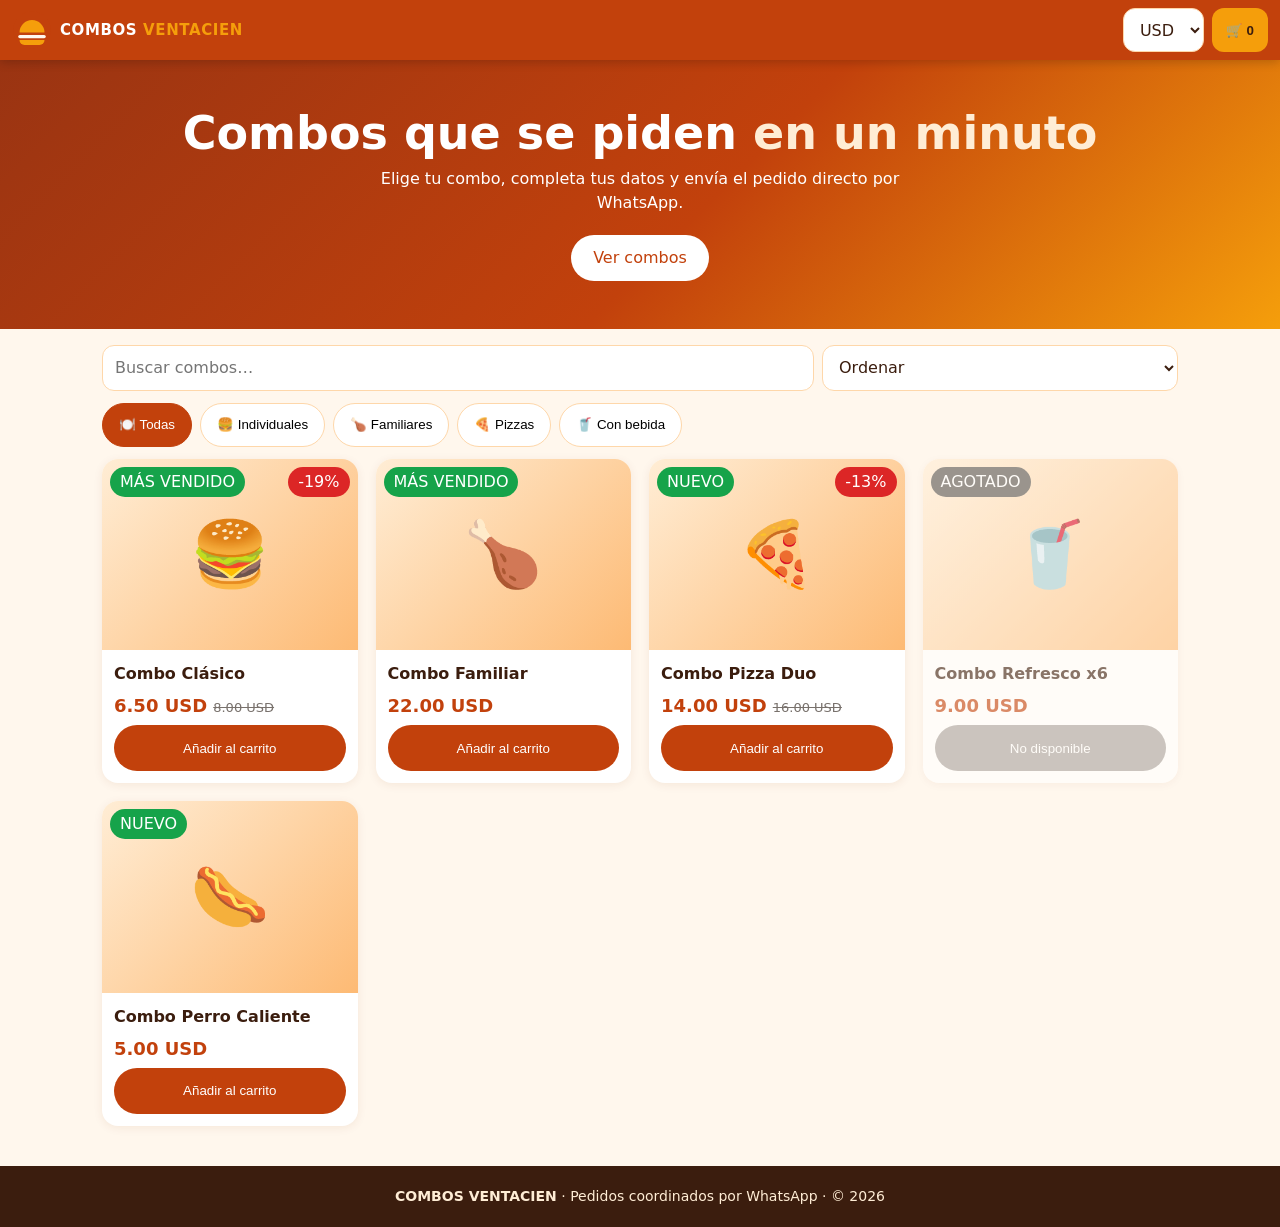
==== commit 23f0fe00: "Add files via upload" ====
--- a/index.html
+++ b/index.html
@@ -1,1712 +1,59 @@
 <!DOCTYPE html>
 <html lang="es">
 <head>
-  <meta charset="UTF-8">
-  <meta name="viewport" content="width=device-width, initial-scale=1.0, maximum-scale=1.0, user-scalable=yes">
-  <title>VENTACIEN · Tienda Online</title>
-  <meta property="og:title" content="VENTACIEN · Tienda Online">
-<meta property="og:description" content="Todo lo que necesitas, cerca de ti. Catálogo de productos con envío a domicilio en Cienfuegos.">
-<meta property="og:image" content="https://revolico-cienfuegos.github.io/Catalogo-de-ventas/imagenes/logo-tienda.png">
-<meta property="og:url" content="https://revolico-cienfuegos.github.io/Catalogo-de-ventas/">
-<meta property="og:type" content="website">
-<meta property="og:site_name" content="VENTACIEN">
-<meta name="twitter:card" content="summary_large_image">
-  <script async src="https://www.googletagmanager.com/gtag/js?id=G-8PYG8LH258"></script>
-  <script>
-    window.dataLayer = window.dataLayer || [];
-    function gtag(){dataLayer.push(arguments);}
-    gtag('js', new Date());
-    gtag('config', 'G-8PYG8LH258');
-  </script>
-  <link rel="preconnect" href="https://fonts.googleapis.com">
-  <link rel="preconnect" href="https://fonts.gstatic.com" crossorigin>
-  <link href="https://fonts.googleapis.com/css2?family=Inter:opsz,wght@14..32,400;14..32,500;14..32,600;14..32,700;14..32,800&display=swap" rel="stylesheet">
-  <link href="https://fonts.googleapis.com/css2?family=Playfair+Display:wght@600;700&display=swap" rel="stylesheet">
-  <meta http-equiv="Cache-Control" content="no-cache, no-store, must-revalidate">
-  <meta http-equiv="Pragma" content="no-cache">
-  <meta http-equiv="Expires" content="0">
-  <link rel="manifest" href="manifest.json">
-  <meta name="theme-color" content="#c4162a">
-  <meta name="mobile-web-app-capable" content="yes">
-  <meta name="apple-mobile-web-app-capable" content="yes">
-  <link rel="apple-touch-icon" href="icon-192.png">
-  <style>
-    * { margin: 0; padding: 0; box-sizing: border-box; }
-    :root {
-      --navy: #0a1a2b;
-      --navy-light: #12304a;
-      --gold: #c8922a;
-      --gold-light: #e8b84a;
-      --gray-bg: #f4f5f7;
-      --card-bg: #ffffff;
-      --text-primary: #1a1a2e;
-      --text-secondary: #4a4a5a;
-      --text-muted: #7a7a8a;
-      --border-color: #e2e4e8;
-      --shadow: 0 4px 20px rgba(0, 0, 0, 0.06);
-      --shadow-hover: 0 8px 30px rgba(0, 0, 0, 0.12);
-      --radius: 12px;
-      --radius-sm: 8px;
-      --transition: 0.25s cubic-bezier(0.4, 0, 0.2, 1);
-      --font: 'Inter', -apple-system, BlinkMacSystemFont, 'Segoe UI', Roboto, sans-serif;
-      --red: #c0392b;
-      --red-light: #e6391a;
-      --green: #1a8a4a;
-    }
-    html { scroll-behavior: smooth; }
-    body { font-family: var(--font); background: var(--gray-bg); color: var(--text-primary); min-height: 100vh; font-size: 15px; line-height: 1.5; -webkit-font-smoothing: antialiased; }
-    a { text-decoration: none; color: inherit; }
-    button { cursor: pointer; font-family: inherit; border: none; background: none; }
-    img { max-width: 100%; display: block; }
-    .container { max-width: 1200px; margin: 0 auto; padding: 0 16px; }
-    .util-bar { background: var(--navy); color: rgba(255,255,255,0.7); font-size: 12px; text-align: center; padding: 6px 10px; letter-spacing: 0.02em; border-bottom: 1px solid rgba(255,255,255,0.05); }
-    .site-header { background: var(--navy); color: #fff; position: sticky; top: 0; z-index: 100; box-shadow: 0 2px 16px rgba(0,0,0,0.2); }
-    .header-inner { display: flex; align-items: center; justify-content: space-between; gap: 12px; padding: 10px 16px; max-width: 1200px; margin: 0 auto; flex-wrap: wrap; }
-    .logo { display: flex; align-items: center; gap: 10px; flex-shrink: 0; }
-    .logo img { height: 38px; width: auto; }
-    .logo-text { line-height: 1.15; }
-    .logo-name { font-weight: 800; font-size: 18px; letter-spacing: -0.02em; color: #fff; }
-    .logo-sub { font-size: 10px; opacity: 0.6; text-transform: uppercase; letter-spacing: 0.06em; display: block; }
-    .search-wrap { flex: 1; min-width: 160px; max-width: 500px; order: 3; width: 100%; }
-    @media (min-width: 768px) { .search-wrap { order: initial; width: auto; } }
-    .search-box { display: flex; align-items: center; background: #fff; border-radius: 24px; overflow: hidden; height: 40px; transition: box-shadow var(--transition); }
-    .search-box:focus-within { box-shadow: 0 0 0 2px var(--gold); }
-    .search-box input { flex: 1; border: none; padding: 0 14px; font-size: 13px; background: transparent; color: var(--text-primary); height: 100%; min-width: 60px; font-family: var(--font); }
-    .search-box input:focus { outline: none; }
-    .search-box input::placeholder { color: #aab0b8; }
-    .search-box button { background: var(--gold); color: #fff; padding: 0 14px; height: 100%; display: flex; align-items: center; justify-content: center; flex-shrink: 0; transition: background var(--transition); }
-    .search-box button:hover { background: var(--gold-light); }
-    .search-box #clearSearch { background: transparent; color: var(--text-muted); padding: 0 8px; font-size: 14px; }
-    .search-results-label { max-width: 1200px; margin: 6px auto 0; padding: 0 16px; font-size: 13px; color: var(--text-secondary); }
-    .header-actions { display: flex; align-items: center; gap: 8px; flex-shrink: 0; flex-wrap: wrap; }
-    .moneda-selector { background: rgba(255,255,255,0.1); border-radius: 16px; padding: 0 6px; height: 32px; display: flex; align-items: center; border: 1px solid rgba(255,255,255,0.15); color: #fff; }
-    .moneda-selector select { background: transparent; border: none; color: #fff; font-weight: 700; font-size: 11px; padding: 0 2px; font-family: var(--font); width: auto; max-width: 100px; cursor: pointer; appearance: none; -webkit-appearance: none; text-align: center; }
-    .moneda-selector select:focus { outline: none; }
-    .moneda-selector select option { color: var(--text-primary); font-size: 13px; background: #fff; }
-    .cart-icon { position: relative; background: rgba(255,255,255,0.08); border-radius: 50%; width: 40px; height: 40px; display: flex; align-items: center; justify-content: center; color: #fff; font-size: 18px; transition: background var(--transition); }
-    .cart-icon:hover { background: rgba(255,255,255,0.18); }
-    .cart-badge { position: absolute; top: -4px; right: -4px; background: var(--gold); color: #fff; font-size: 10px; font-weight: 800; border-radius: 50%; width: 20px; height: 20px; display: flex; align-items: center; justify-content: center; border: 2px solid var(--navy); }
-    .header-contact { display: flex; align-items: center; gap: 6px; background: #25d366; color: #fff; border-radius: 24px; padding: 0 14px; height: 36px; font-size: 12px; font-weight: 700; transition: background var(--transition), transform var(--transition); }
-    .header-contact:hover { background: #1ebe5a; transform: scale(1.02); }
-    .header-contact svg { width: 16px; height: 16px; fill: currentColor; }
-    @media (max-width: 480px) {
-      .header-contact span { display: none; }
-      .header-contact { padding: 0 10px; height: 32px; }
-      .cart-icon { width: 36px; height: 36px; font-size: 16px; }
-      .logo img { height: 30px; }
-      .logo-name { font-size: 15px; }
-      .moneda-selector { height: 30px; padding: 0 4px; }
-      .moneda-selector select { font-size: 11px; max-width: 80px; }
-    }
-    .trust-bar { background: #fff; border-bottom: 1px solid var(--border-color); padding: 8px 0; }
-    .trust-inner { display: flex; gap: 20px; overflow-x: auto; scrollbar-width: none; padding: 0 16px; max-width: 1200px; margin: 0 auto; }
-    .trust-inner::-webkit-scrollbar { display: none; }
-    .trust-item { display: flex; align-items: center; gap: 6px; font-size: 12px; color: var(--text-secondary); white-space: nowrap; flex-shrink: 0; }
-    .trust-item svg { flex-shrink: 0; color: var(--gold); width: 16px; height: 16px; }
-    .cats-wrap { background: #fff; border-bottom: 1px solid var(--border-color); position: sticky; top: 0; z-index: 50; display: flex; align-items: center; gap: 4px; padding: 4px 6px; }
-    .cats-scroll { flex: 1; min-width: 0; overflow-x: auto; overflow-y: hidden; white-space: nowrap; scrollbar-width: none; -webkit-overflow-scrolling: touch; scroll-snap-type: x mandatory; position: relative; }
-    .cats-scroll::-webkit-scrollbar { display: none; }
-    .cats-inner { display: inline-flex; gap: 4px; padding: 4px 0; }
-    .cats-arrow { flex-shrink: 0; width: 34px; height: 34px; border-radius: 50%; background: var(--navy); color: #fff; display: flex; align-items: center; justify-content: center; font-size: 20px; font-weight: 800; line-height: 1; box-shadow: 0 2px 8px rgba(0,0,0,0.18); transition: all var(--transition); padding-bottom: 3px; user-select: none; }
-    .cats-arrow:hover:not(:disabled) { background: var(--navy-light); transform: scale(1.06); }
-    .cats-arrow:active:not(:disabled) { transform: scale(0.92); }
-    .cats-arrow:disabled, .cats-arrow.hidden { opacity: 0.22; pointer-events: none; }
-    @media (max-width: 480px) { .cats-arrow { width: 30px; height: 30px; font-size: 18px; } }
-    .cat-btn { display: inline-flex; align-items: center; gap: 6px; padding: 8px 16px; border-radius: 24px; background: transparent; color: var(--text-secondary); font-size: 13px; font-weight: 600; transition: all var(--transition); scroll-snap-align: start; border: 1.5px solid transparent; }
-    .cat-btn .cat-ico { font-size: 14px; }
-    .cat-btn.active { background: var(--navy); color: #fff; border-color: var(--navy); box-shadow: 0 2px 8px rgba(10,26,43,0.15); }
-    .cat-btn:hover:not(.active) { background: var(--gray-bg); border-color: var(--border-color); }
-    .cat-btn.cat-btn-ofertas { border-color: #e6391a; color: #e6391a; }
-    .cat-btn.cat-btn-ofertas.active { background: linear-gradient(135deg, #e6391a, #ff6a2f); color: #fff; border-color: #e6391a; }
-    .cat-btn.cat-btn-ofertas:hover:not(.active) { background: #fff3f0; border-color: #e6391a; }
-    .main { max-width: 1200px; margin: 0 auto; padding: 16px 12px 80px; }
-    #skeletons .seccion { margin-bottom: 28px; }
-    #skeletons .grid { display: grid; grid-template-columns: repeat(auto-fill, minmax(160px, 1fr)); gap: 12px; }
-    .skel { background: linear-gradient(90deg, #e8eaed 25%, #d5d8dd 50%, #e8eaed 75%); background-size: 200% 100%; animation: shimmer 1.2s infinite; border-radius: var(--radius); }
-    @keyframes shimmer { 0% { background-position: -200% 0; } 100% { background-position: 200% 0; } }
-    .skel:first-child { height: 20px; width: 140px; }
-    .skel:not(:first-child) { height: 220px; }
-    .seccion { margin-bottom: 32px; }
-    .seccion-header { display: flex; align-items: baseline; gap: 8px; margin-bottom: 12px; padding-bottom: 6px; border-bottom: 2px solid var(--border-color); }
-    .seccion-ico { font-size: 18px; }
-    .seccion-titulo { font-size: 18px; font-weight: 700; color: var(--navy); }
-    .seccion-count { font-size: 13px; color: var(--text-muted); font-weight: 500; margin-left: auto; }
-    .seccion.seccion-ofertas .seccion-header { border-bottom-color: #e6391a; }
-    .seccion.seccion-ofertas .seccion-titulo { color: #c0392b; }
-    .grid { display: grid; grid-template-columns: repeat(auto-fill, minmax(170px, 1fr)); gap: 12px; }
-    @media (min-width: 480px) { .grid { grid-template-columns: repeat(auto-fill, minmax(190px, 1fr)); gap: 14px; } }
-    @media (min-width: 768px) { .grid { grid-template-columns: repeat(auto-fill, minmax(210px, 1fr)); gap: 16px; } }
-    .card { background: var(--card-bg); border-radius: var(--radius); overflow: hidden; border: 1px solid var(--border-color); transition: all var(--transition); display: flex; flex-direction: column; height: 100%; position: relative; }
-    .card:hover { box-shadow: var(--shadow-hover); transform: translateY(-3px); border-color: var(--gold); }
-    .card.card-rebajado { border-color: #e6391a; }
-    .card.card-rebajado:hover { box-shadow: 0 8px 30px rgba(230,57,26,0.22); border-color: #e6391a; }
-    .card-img-wrap { position: relative; width: 100%; aspect-ratio: 1 / 1; background: #f8f9fa; display: flex; align-items: center; justify-content: center; overflow: hidden; padding: 8px; }
-    .card-img-wrap img { width: 100%; height: 100%; object-fit: contain; transition: transform var(--transition); }
-    .card:hover .card-img-wrap img { transform: scale(1.04); }
-    .card-img-ph { display: flex; flex-direction: column; align-items: center; justify-content: center; gap: 4px; color: var(--text-muted); width: 100%; height: 100%; }
-    .card-img-ph svg { opacity: 0.3; }
-    .card-img-ph span { font-size: 11px; font-weight: 600; }
-    .card-cat-tag { font-size: 10px; font-weight: 700; text-transform: uppercase; letter-spacing: 0.04em; color: var(--gold); padding: 6px 12px 0; }
-    .card-badge { position: absolute; top: 8px; left: 8px; z-index: 2; font-size: 10.5px; font-weight: 800; letter-spacing: 0.01em; padding: 4px 9px 4px 7px; border-radius: 20px; color: #fff; box-shadow: 0 3px 10px rgba(0,0,0,0.22); display: flex; align-items: center; gap: 3px; pointer-events: none; white-space: nowrap; }
-    .card-badge.badge-vendido { background: linear-gradient(135deg, #ff6a2f, #e6391a); }
-    .card-badge.badge-nuevo { background: linear-gradient(135deg, #2e9bff, #1257c9); }
-    .card-badge.badge-sin-domicilio { background: linear-gradient(135deg, #6c757d, #343a40); top: auto; bottom: 8px; left: 8px; }
-    .card-badge.badge-descuento { top: 8px; right: 8px; left: auto; background: linear-gradient(135deg, #e6391a, #ff6a2f); font-size: 12px; font-weight: 900; padding: 5px 10px; border-radius: 4px; letter-spacing: 0.02em; box-shadow: 0 4px 12px rgba(230,57,26,0.45); }
-    .card-body { padding: 8px 12px 12px; flex: 1; display: flex; flex-direction: column; gap: 4px; }
-    .card-nombre { font-size: 13px; font-weight: 600; line-height: 1.3; color: var(--text-primary); display: -webkit-box; -webkit-line-clamp: 2; -webkit-box-orient: vertical; overflow: hidden; min-height: 34px; cursor: pointer; }
-    .card-precio { font-size: 17px; font-weight: 800; color: var(--navy); }
-    .card-precio-wrap { display: flex; align-items: baseline; gap: 6px; flex-wrap: wrap; }
-    .card-precio.rebajado { color: #c0392b; font-size: 18px; }
-    .card-precio-original { font-size: 12px; font-weight: 500; color: var(--text-muted); text-decoration: line-through; }
-    .card-descuento-txt { font-size: 10.5px; font-weight: 800; color: #c0392b; background: #fdecec; padding: 2px 6px; border-radius: 4px; letter-spacing: 0.02em; }
-    .card-actions { display: flex; gap: 6px; margin-top: auto; padding-top: 6px; }
-    .card-pedir { flex: 1; background: var(--navy); color: #fff; border-radius: 24px; padding: 8px 6px; font-size: 12px; font-weight: 700; display: flex; align-items: center; justify-content: center; gap: 5px; transition: all var(--transition); }
-    .card-pedir:hover { background: #25d366; transform: scale(1.02); }
-    .card-pedir svg { width: 14px; height: 14px; fill: currentColor; flex-shrink: 0; }
-    .card-add { background: var(--gold); color: #fff; border-radius: 50%; width: 34px; height: 34px; display: flex; align-items: center; justify-content: center; font-size: 16px; font-weight: 700; transition: all var(--transition); flex-shrink: 0; }
-    .card-add:hover { background: var(--gold-light); transform: scale(1.08); }
-    .card-add:active { transform: scale(0.92); }
-    .empty { text-align: center; padding: 60px 20px; color: var(--text-muted); }
-    .empty .ico { font-size: 48px; opacity: 0.3; margin-bottom: 16px; }
-    .empty code { background: var(--gray-bg); padding: 2px 8px; border-radius: 4px; font-weight: 600; }
-    .overlay { position: fixed; inset: 0; background: rgba(0,0,0,0.55); backdrop-filter: blur(4px); z-index: 200; display: none; align-items: center; justify-content: center; padding: 16px; animation: fadeIn 0.25s ease; }
-    .overlay.open { display: flex; }
-    @keyframes fadeIn { from { opacity: 0; } to { opacity: 1; } }
-    .modal { background: #fff; max-width: 480px; width: 100%; max-height: 90vh; border-radius: var(--radius); overflow-y: auto; position: relative; animation: slideUp 0.3s ease; }
-    @keyframes slideUp { from { transform: translateY(30px); opacity: 0; } to { transform: translateY(0); opacity: 1; } }
-    .modal-drag { width: 40px; height: 4px; border-radius: 2px; background: var(--border-color); margin: 12px auto 0; }
-    .modal-cerrar { position: absolute; top: 12px; right: 14px; background: rgba(0,0,0,0.4); color: #fff; width: 32px; height: 32px; border-radius: 50%; font-size: 16px; display: flex; align-items: center; justify-content: center; transition: background var(--transition); z-index: 5; }
-    .modal-cerrar:hover { background: rgba(0,0,0,0.7); }
-    .modal-img-wrap { width: 100%; background: #f8f9fa; display: flex; align-items: center; justify-content: center; min-height: 200px; max-height: 320px; overflow: hidden; }
-    .modal-img-wrap img { width: 100%; height: 100%; object-fit: contain; max-height: 320px; }
-    .modal-img-ph { display: flex; flex-direction: column; align-items: center; gap: 8px; color: var(--text-muted); padding: 30px; }
-    .modal-body { padding: 16px 20px 24px; }
-    .modal-tag { font-size: 11px; font-weight: 700; text-transform: uppercase; letter-spacing: 0.06em; color: var(--gold); margin-bottom: 4px; }
-    .modal-nombre { font-size: 20px; font-weight: 800; color: var(--navy); margin-bottom: 4px; }
-    .modal-precio { font-size: 22px; font-weight: 800; color: var(--navy); margin-bottom: 10px; }
-    .modal-precio-wrap { display: flex; align-items: center; gap: 10px; flex-wrap: wrap; margin-bottom: 10px; }
-    .modal-precio-wrap .modal-precio { margin-bottom: 0; }
-    .modal-precio-wrap .modal-precio.rebajado { color: #c0392b; font-size: 26px; }
-    .modal-precio-original { font-size: 15px; font-weight: 500; color: var(--text-muted); text-decoration: line-through; }
-    .modal-descuento-badge { background: linear-gradient(135deg, #e6391a, #ff6a2f); color: #fff; font-size: 12px; font-weight: 900; padding: 4px 10px; border-radius: 4px; letter-spacing: 0.02em; box-shadow: 0 3px 10px rgba(230,57,26,0.35); }
-    .modal-desc { font-size: 14px; line-height: 1.6; color: var(--text-secondary); margin-bottom: 16px; white-space: pre-wrap; max-height: 120px; overflow-y: auto; }
-    .modal-pedir { width: 100%; background: #25d366; color: #fff; border-radius: 24px; padding: 14px; font-size: 15px; font-weight: 700; display: flex; align-items: center; justify-content: center; gap: 10px; transition: all var(--transition); }
-    .modal-pedir:hover { background: #1ebe5a; transform: scale(1.01); }
-    .modal-pedir svg { width: 18px; height: 18px; fill: currentColor; }
-    .cart-overlay { position: fixed; inset: 0; background: rgba(0,0,0,0.4); z-index: 150; display: none; align-items: flex-end; justify-content: center; }
-    .cart-overlay.open { display: flex; }
-    .cart-panel { background: #fff; width: 100%; max-width: 420px; max-height: 92vh; border-radius: var(--radius) var(--radius) 0 0; display: flex; flex-direction: column; animation: slideUp 0.3s ease; }
-    .cart-header { display: flex; justify-content: space-between; align-items: center; padding: 16px 20px; border-bottom: 1px solid var(--border-color); }
-    .cart-header h3 { font-size: 18px; font-weight: 800; color: var(--navy); }
-    .cart-header .close { font-size: 22px; color: var(--text-muted); padding: 4px 8px; border-radius: 6px; transition: background var(--transition); }
-    .cart-header .close:hover { background: var(--gray-bg); }
-    .cart-body { flex: 1; overflow-y: auto; padding: 12px 16px; }
-    .cart-empty { text-align: center; padding: 40px 10px; color: var(--text-muted); }
-    .cart-empty .ico { font-size: 48px; opacity: 0.2; margin-bottom: 12px; }
-    .cart-item { display: flex; align-items: center; gap: 12px; padding: 10px 0; border-bottom: 1px solid var(--border-color); }
-    .cart-item-img { width: 56px; height: 56px; border-radius: var(--radius-sm); object-fit: contain; background: var(--gray-bg); flex-shrink: 0; padding: 4px; }
-    .cart-item-info { flex: 1; min-width: 0; }
-    .cart-item-nombre { font-size: 13px; font-weight: 600; white-space: nowrap; overflow: hidden; text-overflow: ellipsis; }
-    .cart-item-precio { font-size: 13px; color: var(--navy); font-weight: 700; }
-    .cart-item-actions { display: flex; align-items: center; gap: 4px; flex-shrink: 0; }
-    .cart-item-actions button { width: 28px; height: 28px; border-radius: 50%; border: 1px solid var(--border-color); font-size: 14px; font-weight: 700; display: flex; align-items: center; justify-content: center; transition: all var(--transition); background: #fff; }
-    .cart-item-actions button:hover { background: var(--navy); color: #fff; border-color: var(--navy); }
-    .cart-item-actions .qty { font-size: 14px; font-weight: 700; min-width: 24px; text-align: center; }
-    .cart-item-actions .remove { color: #c0392b; border-color: #c0392b; }
-    .cart-item-actions .remove:hover { background: #c0392b; color: #fff; }
-    .cart-footer { padding: 16px 20px; border-top: 1px solid var(--border-color); background: var(--gray-bg); border-radius: 0 0 var(--radius) var(--radius); }
-    .cart-total { display: flex; justify-content: space-between; font-size: 18px; font-weight: 800; color: var(--navy); margin-bottom: 12px; }
-    .cart-total .label { font-weight: 600; color: var(--text-secondary); }
-    .cart-buttons { display: flex; gap: 8px; }
-    .cart-buttons .btn { flex: 1; padding: 12px; border-radius: 24px; font-size: 14px; font-weight: 700; text-align: center; transition: all var(--transition); border: none; }
-    .cart-buttons .btn-primary { background: var(--navy); color: #fff; }
-    .cart-buttons .btn-primary:hover { background: var(--navy-light); transform: scale(1.02); }
-    .cart-buttons .btn-secondary { background: var(--border-color); color: var(--text-secondary); }
-    .cart-buttons .btn-secondary:hover { background: #d0d4dc; }
-    .order-form-overlay { position: fixed; inset: 0; background: rgba(0,0,0,0.5); z-index: 250; display: none; align-items: center; justify-content: center; padding: 16px; }
-    .order-form-overlay.open { display: flex; }
-    .order-form { background: #fff; width: 100%; max-width: 480px; max-height: 90vh; overflow-y: auto; border-radius: var(--radius); padding: 24px 22px 28px; animation: slideUp 0.3s ease; }
-    .order-form h3 { font-size: 20px; font-weight: 800; color: var(--navy); margin-bottom: 4px; }
-    .order-form .sub { font-size: 14px; color: var(--text-secondary); margin-bottom: 16px; }
-    .order-form .field { margin-bottom: 14px; }
-    .order-form .field label { display: block; font-size: 12px; font-weight: 700; color: var(--text-secondary); margin-bottom: 4px; text-transform: uppercase; letter-spacing: 0.04em; }
-    .order-form .field input, .order-form .field textarea { width: 100%; border: 1.5px solid var(--border-color); border-radius: var(--radius-sm); padding: 10px 12px; font-size: 14px; font-family: var(--font); background: #fff; transition: border-color var(--transition); }
-    .order-form .field input:focus, .order-form .field textarea:focus { outline: none; border-color: var(--navy); }
-    .order-form .field textarea { min-height: 60px; resize: vertical; }
-    .order-form .field .error { color: #c0392b; font-size: 12px; margin-top: 4px; display: none; }
-    .order-form .actions { display: flex; gap: 10px; margin-top: 18px; }
-    .order-form .actions .btn { flex: 1; padding: 12px; border-radius: 24px; font-size: 14px; font-weight: 700; text-align: center; transition: all var(--transition); border: none; }
-    .order-form .actions .btn-primary { background: var(--navy); color: #fff; }
-    .order-form .actions .btn-primary:hover { background: var(--navy-light); }
-    .order-form .actions .btn-secondary { background: var(--border-color); color: var(--text-secondary); }
-    .order-form .actions .btn-secondary:hover { background: #d0d4dc; }
-    .toast-container { position: fixed; bottom: 80px; left: 50%; transform: translateX(-50%); z-index: 300; display: flex; flex-direction: column; align-items: center; gap: 8px; pointer-events: none; max-width: 90%; }
-    .toast { background: var(--navy); color: #fff; padding: 12px 20px; border-radius: var(--radius); font-size: 14px; font-weight: 600; box-shadow: 0 4px 20px rgba(0,0,0,0.25); animation: toastIn 0.3s ease, toastOut 0.3s ease 2.5s forwards; pointer-events: auto; display: flex; align-items: center; gap: 8px; }
-    .toast.success { background: #1a8a4a; }
-    .toast.error { background: #c0392b; }
-    @keyframes toastIn { from { opacity: 0; transform: translateY(20px) scale(0.95); } to { opacity: 1; transform: translateY(0) scale(1); } }
-    @keyframes toastOut { to { opacity: 0; transform: translateY(-10px) scale(0.95); } }
-    .landing-section { max-width: 1200px; margin: 16px auto; padding: 0 14px; }
-    .landing-card { background: #fff; border-radius: var(--radius); box-shadow: var(--shadow); padding: 24px 20px; margin-bottom: 20px; border: 1px solid var(--border-color); }
-    .landing-title { font-size: 20px; font-weight: 800; color: var(--navy); display: flex; align-items: center; gap: 10px; margin-bottom: 12px; }
-    .landing-title .ico { font-size: 28px; }
-    .landing-sub { font-size: 14px; color: var(--text-secondary); margin-bottom: 16px; }
-    .grid-municipios { display: grid; grid-template-columns: repeat(auto-fill, minmax(180px, 1fr)); gap: 4px 12px; background: var(--gray-bg); padding: 12px 16px; border-radius: var(--radius-sm); border: 1px solid var(--border-color); }
-    .grid-municipios .item { display: flex; justify-content: space-between; padding: 4px 0; border-bottom: 1px dashed var(--border-color); font-size: 13px; }
-    .grid-municipios .item:last-child { border-bottom: none; }
-    .grid-municipios .municipio { font-weight: 600; color: var(--navy); }
-    .grid-municipios .precio { font-weight: 700; color: var(--gold); }
-    .precio-usd { color: var(--navy); font-weight: 700; }
-    .garantia-box { background: var(--gray-bg); border-left: 4px solid var(--gold); padding: 16px 18px; border-radius: 0 var(--radius-sm) var(--radius-sm) 0; margin-top: 10px; }
-    .garantia-box ul { list-style: none; padding: 0; margin: 8px 0; }
-    .garantia-box ul li { padding: 4px 0 4px 24px; position: relative; font-size: 13px; line-height: 1.5; }
-    .garantia-box ul li::before { content: "✅"; position: absolute; left: 0; top: 4px; }
-    .badge-gratis { display: inline-block; background: var(--gold); color: #fff; padding: 2px 12px; border-radius: 20px; font-size: 12px; font-weight: 700; margin-left: 8px; }
-    .highlight { background: #f5efe4; padding: 2px 8px; border-radius: 4px; font-weight: 600; }
-    .site-footer { background: var(--navy); color: rgba(255,255,255,0.7); padding: 32px 16px 20px; margin-top: 20px; }
-    .footer-inner { max-width: 1200px; margin: 0 auto; display: grid; grid-template-columns: 1fr; gap: 24px; }
-    @media (min-width: 640px) { .footer-inner { grid-template-columns: 1.5fr 1fr 1fr; } }
-    .footer-col h4 { color: #fff; font-size: 14px; font-weight: 700; margin-bottom: 10px; }
-    .footer-col p { font-size: 13px; line-height: 1.7; color: rgba(255,255,255,0.55); max-width: 320px; }
-    .footer-col ul { list-style: none; display: flex; flex-direction: column; gap: 6px; }
-    .footer-col a { font-size: 13px; color: rgba(255,255,255,0.65); transition: color var(--transition); }
-    .footer-col a:hover { color: #fff; }
-    .footer-bottom { max-width: 1200px; margin: 20px auto 0; padding-top: 16px; border-top: 1px solid rgba(255,255,255,0.08); font-size: 12px; color: rgba(255,255,255,0.4); display: flex; flex-wrap: wrap; justify-content: space-between; gap: 6px 14px; }
-    :root { --navy: #c4162a; --navy-light: #dc2f43; --gold: #e3a624; --gold-light: #ffd36a; --pine: #1e8f4e; --pine-dark: #14703c; --pine-light: #2fae64; --snow: #fffaf1; --gray-bg: #faf6ef; --serif: 'Playfair Display', Georgia, 'Times New Roman', serif; }
-    .hat-ico { width: 18px; height: 18px; flex-shrink: 0; }
-    .util-bar { background: var(--pine-dark); color: #fff; font-size: 12.5px; font-weight: 600; letter-spacing: 0.07em; padding: 7px 10px; border-bottom: 1px solid rgba(255,255,255,0.15); }
-    .site-header { background: linear-gradient(180deg, #d01c31 0%, #b5122a 100%); padding-bottom: 8px; }
-    .site-header::after { content: ""; position: absolute; left: 0; right: 0; bottom: 0; height: 8px; background-image: radial-gradient(circle at 8px 4px, #ffd36a 2.6px, transparent 3.2px), radial-gradient(circle at 23px 4px, #ffffff 2.6px, transparent 3.2px), radial-gradient(circle at 38px 4px, #4fe08a 2.6px, transparent 3.2px), radial-gradient(circle at 53px 4px, #ffb3bd 2.6px, transparent 3.2px); background-size: 60px 8px; background-repeat: repeat-x; pointer-events: none; }
-    .logo-sub { color: var(--gold-light); opacity: 1; }
-    .search-box button { background: var(--pine); }
-    .search-box button:hover { background: var(--pine-light); }
-    .search-box:focus-within { box-shadow: 0 0 0 2px var(--gold-light); }
-    .cart-badge { background: var(--gold); color: #3a2a00; border-color: #b5122a; }
-    .trust-bar { background: #fff; border-bottom: 1px solid #f0e3cf; }
-    .trust-item svg { color: var(--pine); }
-    .nav-promo { background: radial-gradient(circle at 6% 28%, rgba(227,166,36,0.55) 2px, transparent 3px), radial-gradient(circle at 15% 74%, rgba(30,143,78,0.35) 2px, transparent 3px), radial-gradient(circle at 34% 20%, rgba(196,22,42,0.30) 2px, transparent 3px), radial-gradient(circle at 58% 80%, rgba(227,166,36,0.45) 2px, transparent 3px), radial-gradient(circle at 78% 24%, rgba(30,143,78,0.35) 2px, transparent 3px), radial-gradient(circle at 92% 70%, rgba(196,22,42,0.30) 2px, transparent 3px), linear-gradient(135deg, #fffaf1 0%, #fff3df 50%, #eaf7ee 100%); border-bottom: 4px solid transparent; border-image: repeating-linear-gradient(90deg, var(--navy) 0 18px, #fff 18px 36px, var(--pine) 36px 54px, #fff 54px 72px) 1; color: #2a2a2a; }
-    .nav-promo-inner { max-width: 1200px; margin: 0 auto; padding: 24px 16px; display: flex; align-items: center; justify-content: center; gap: 24px; text-align: left; }
-    .nav-promo-icon { width: 144px; height: 150px; flex-shrink: 0; display: flex; align-items: center; justify-content: center; }
-    .nav-promo-icon svg { width: 140px; height: 145px; filter: drop-shadow(0 8px 10px rgba(20,112,60,0.28)); }
-    .nav-promo-kicker { display: inline-block; font-size: 12px; font-weight: 800; letter-spacing: 0.18em; text-transform: uppercase; color: #fff; background: var(--pine); padding: 4px 12px; border-radius: 20px; margin-bottom: 10px; }
-    .nav-promo h2 { font-family: var(--serif); font-weight: 700; font-size: 30px; line-height: 1.22; color: #a8101f; margin-bottom: 8px; }
-    .nav-promo h2 em { font-style: normal; color: var(--pine-dark); background: linear-gradient(transparent 62%, rgba(255,211,106,0.75) 62%); padding: 0 4px; }
-    .nav-promo p { font-size: 15.5px; line-height: 1.55; color: #4a3f33; max-width: 640px; }
-    .nav-promo p strong { color: var(--pine-dark); font-weight: 700; }
-    @media (max-width: 640px) {
-      .nav-promo-inner { flex-direction: column; text-align: center; gap: 12px; padding: 18px 14px; }
-      .nav-promo-icon { width: 92px; height: 96px; }
-      .nav-promo-icon svg { width: 90px; height: 94px; }
-      .nav-promo h2 { font-size: 23px; }
-      .nav-promo p { font-size: 14px; }
-    }
-    .card-regalo { position: absolute; top: 0; left: 0; right: 0; z-index: 3; display: flex; align-items: center; justify-content: center; gap: 6px; padding: 6px 8px; background: linear-gradient(90deg, var(--pine-dark), var(--pine-light) 50%, var(--pine-dark)); color: #fff; font-size: 11px; font-weight: 800; letter-spacing: 0.06em; text-transform: uppercase; border-bottom: 2px solid var(--gold-light); pointer-events: none; white-space: nowrap; }
-    .card-regalo .hat-ico { width: 17px; height: 17px; }
-    .card-con-regalo { border-color: var(--pine); }
-    .card-con-regalo:hover { border-color: var(--pine); box-shadow: 0 8px 30px rgba(30,143,78,0.22); }
-    .card-con-regalo .card-badge:not(.badge-sin-domicilio) { top: 40px; }
-    .modal-regalo { display: flex; align-items: center; gap: 10px; margin: 4px 0 12px; padding: 10px 12px; background: #eaf7ee; border: 1px solid var(--pine); border-left: 5px solid var(--navy); border-radius: var(--radius-sm); font-size: 14px; color: #1f3d2b; line-height: 1.4; }
-    .modal-regalo .hat-ico { width: 30px; height: 30px; }
-    .modal-regalo strong { color: #a8101f; }
-    .seccion-header { border-bottom-color: rgba(30,143,78,0.35); }
-    .seccion-titulo { font-family: var(--serif); font-weight: 700; font-size: 21px; color: #a8101f; }
-    .cat-btn.active { box-shadow: 0 2px 10px rgba(196,22,42,0.3); }
-    .cats-arrow { background: var(--pine); }
-    .cats-arrow:hover:not(:disabled) { background: var(--pine-light); }
-    .site-footer { background: var(--pine-dark); }
-    .footer-bottom .felices { color: var(--gold-light); letter-spacing: 0.1em; font-weight: 700; }
-
-    /* ===== Rediseño estilo tienda profesional ===== */
-    .store-hero{background:#fff;border-bottom:1px solid #f0e3cf}
-    .store-hero-inner{max-width:1200px;margin:0 auto;padding:18px 16px;display:flex;align-items:center;gap:16px;flex-wrap:wrap}
-    .store-hero img{width:64px;height:64px;border-radius:50%;object-fit:cover;border:2px solid var(--gold);background:#fff}
-    .store-hero-info{flex:1;min-width:220px}
-    .store-hero h1{font-size:22px;font-weight:800;color:#a8101f;line-height:1.2}
-    .store-hero p{font-size:13.5px;color:var(--text-secondary);margin-top:2px}
-    .store-chips{display:flex;gap:8px;flex-wrap:wrap;margin-top:8px}
-    .chip{display:inline-flex;align-items:center;gap:5px;font-size:12px;font-weight:700;padding:5px 11px;border-radius:20px;background:#eaf7ee;color:var(--pine-dark)}
-    .chip.chip-open::before{content:"";width:8px;height:8px;border-radius:50%;background:#25d366;box-shadow:0 0 0 3px rgba(37,211,102,.25)}
-    .toolbar{display:flex;align-items:center;justify-content:space-between;gap:10px;margin:0 0 14px;padding:8px 12px;background:#fff;border:1px solid var(--border-color);border-radius:var(--radius)}
-    .toolbar label{font-size:12px;font-weight:700;color:var(--text-secondary);display:flex;align-items:center;gap:8px}
-    .toolbar select{border:1.5px solid var(--border-color);border-radius:20px;padding:6px 12px;font:600 13px var(--font);background:#fff;color:var(--text-primary);cursor:pointer}
-    .toolbar select:focus-visible,.card-add:focus-visible,.card-pedir:focus-visible,.cat-btn:focus-visible{outline:2px solid var(--pine);outline-offset:2px}
-    #toolbarCount{font-size:13px;color:var(--text-muted)}
-    .card{border-radius:14px;border-color:#eee3d2}
-    .card:hover{border-color:var(--pine);box-shadow:0 10px 28px rgba(30,143,78,.16)}
-    .card-img-wrap{background:#fffaf1}
-    .card-precio{color:#a8101f}
-    .card-pedir{background:var(--pine);}
-    .card-pedir:hover{background:#25d366}
-    .card-add{background:var(--navy)}
-    .card-add:hover{background:var(--navy-light)}
-    .seccion{scroll-margin-top:130px}
-    .grid{gap:14px}
-    @media (prefers-reduced-motion:reduce){*{animation:none!important;transition:none!important}}
-    @media (max-width:480px){.store-hero img{width:52px;height:52px}.store-hero h1{font-size:19px}.toolbar{flex-direction:column;align-items:stretch}}
-  </style>
+<meta charset="UTF-8">
+<meta name="viewport" content="width=device-width, initial-scale=1">
+<title>Combos VentaCien · Combos de comida a domicilio</title>
+<meta name="description" content="Combos VentaCien: combos de comida listos para pedir. Elige tu combo, paga en USD o MN y envía tu pedido por WhatsApp.">
+<meta name="theme-color" content="#c2410c">
+<meta property="og:title" content="Combos VentaCien"><meta property="og:description" content="Pide tu combo de comida por WhatsApp.">
+<meta property="og:type" content="website"><meta property="og:image" content="assets/logo.svg">
+<link rel="icon" href="assets/logo.svg" type="image/svg+xml">
+<link rel="stylesheet" href="css/style.css">
 </head>
 <body>
+<header class="top">
+  <a class="brand" href="#inicio"><img src="assets/logo.svg" alt="" width="40" height="40"><span>COMBOS <b>VENTACIEN</b></span></a>
+  <div class="top-actions">
+    <label class="sr" for="moneda">Moneda</label>
+    <select id="moneda"><option>USD</option><option>MN</option></select>
+    <button id="btnCarrito" class="btn-cart" aria-label="Abrir carrito">🛒 <span id="badge">0</span></button>
+  </div>
+</header>
+<main id="inicio">
+  <section class="hero">
+    <h1>Combos que se piden <em>en un minuto</em></h1>
+    <p>Elige tu combo, completa tus datos y envía el pedido directo por WhatsApp.</p>
+    <a class="btn" href="#catalogo">Ver combos</a>
+  </section>
+  <section id="catalogo" class="wrap">
+    <div class="tools">
+      <input id="buscar" type="search" placeholder="Buscar combos…" aria-label="Buscar combos">
+      <select id="orden" aria-label="Ordenar"><option value="">Ordenar</option><option value="asc">Precio: menor a mayor</option><option value="desc">Precio: mayor a menor</option><option value="az">Nombre A–Z</option></select>
+    </div>
+    <nav id="cats" class="cats" aria-label="Categorías"></nav>
+    <div id="msg" class="vacio" hidden></div>
+    <div id="lista" class="grid"></div>
+  </section>
+</main>
+<footer class="foot"><b>COMBOS VENTACIEN</b> · Pedidos coordinados por WhatsApp · © <span id="anio"></span></footer>
 
-<div class="util-bar">✦ FELICES FIESTAS · Gorro de Navidad de regalo en compras de más de 20 USD ✦</div>
-
-<header class="site-header">
-  <div class="header-inner">
-    <div class="logo">
-      <img src="imagenes/logo-tienda.png" alt="VENTACIEN" onerror="this.style.display='none'">
-      <div class="logo-text">
-        <div class="logo-name">VENTACIEN</div>
-        <span class="logo-sub">TIENDA ONLINE</span>
-      </div>
-    </div>
-    <div class="search-wrap">
-      <div class="search-box">
-        <input type="text" id="searchInput" placeholder="Buscar productos..." autocomplete="off">
-        <button id="clearSearch" style="display:none;">✕</button>
-        <button aria-label="Buscar">
-          <svg width="16" height="16" viewBox="0 0 24 24" fill="none" stroke="currentColor" stroke-width="2.5"><circle cx="11" cy="11" r="7"/><line x1="21" y1="21" x2="16.65" y2="16.65"/></svg>
-        </button>
-      </div>
-    </div>
-    <div class="header-actions">
-      <div class="moneda-selector">
-        <select id="currencySelect" title="Cambiar moneda">
-          <option value="USD" selected>USD</option>
-          <option value="MN">MN (810)</option>
-          <option value="Transferencia">Transferencia (825)</option>
-          <option value="Zelle">Zelle (1.05)</option>
-          <option value="Tarjeta">Tarjeta (1.1)</option>
-          <option value="Euro">Euro (0.90)</option>
-        </select>
-      </div>
-      <button class="cart-icon" id="cartToggle" aria-label="Carrito">
-        🛒
-        <span class="cart-badge" id="cartBadge">0</span>
-      </button>
-      <button class="header-contact" id="headerContact">
-        <svg viewBox="0 0 24 24"><path d="M17.472 14.382c-.297-.149-1.758-.867-2.03-.967-.273-.099-.471-.148-.67.15-.197.297-.767.966-.94 1.164-.173.199-.347.223-.644.075-.297-.15-1.255-.463-2.39-1.475-.883-.788-1.48-1.761-1.653-2.059-.173-.297-.018-.458.13-.606.134-.133.298-.347.446-.52.149-.174.198-.298.298-.497.099-.198.05-.371-.025-.52-.075-.149-.669-1.612-.916-2.207-.242-.579-.487-.5-.669-.51-.173-.008-.371-.01-.57-.01-.198 0-.52.074-.792.372-.272.297-1.04 1.016-1.04 2.479 0 1.462 1.065 2.875 1.213 3.074.149.198 2.096 3.2 5.077 4.487.709.306 1.262.489 1.694.625.712.227 1.36.195 1.871.118.571-.085 1.758-.719 2.006-1.413.248-.694.248-1.289.173-1.413-.074-.124-.272-.198-.57-.347z"/><path d="M12 0C5.373 0 0 5.373 0 12c0 2.127.558 4.122 1.532 5.85L.057 23.5l5.797-1.52A11.95 11.95 0 0012 24c6.627 0 12-5.373 12-12S18.627 0 12 0zm0 22c-1.85 0-3.583-.497-5.073-1.365l-.363-.215-3.44.902.917-3.349-.236-.375A9.957 9.957 0 012 12C2 6.477 6.477 2 12 2s10 4.477 10 10-4.477 10-10 10z"/></svg>
-        <span>Contactar</span>
-      </button>
-    </div>
-  </div>
-  <div class="search-results-label" id="searchLabel" style="display:none;"></div>
-</header>
-
-<div class="trust-bar">
-  <div class="trust-inner">
-    <div class="trust-item"><svg viewBox="0 0 24 24" fill="none" stroke="currentColor" stroke-width="2"><path d="M20 6L9 17l-5-5"/></svg> Atención personalizada</div>
-    <div class="trust-item"><svg viewBox="0 0 24 24" fill="none" stroke="currentColor" stroke-width="2"><rect x="1" y="3" width="15" height="13"/><path d="M16 8h4l3 3v5h-7V8z"/><circle cx="5.5" cy="18.5" r="2.5"/><circle cx="18.5" cy="18.5" r="2.5"/></svg> Entrega en Cienfuegos</div>
-    <div class="trust-item"><svg viewBox="0 0 24 24" fill="none" stroke="currentColor" stroke-width="2"><rect x="2" y="5" width="20" height="14" rx="2"/><line x1="2" y1="10" x2="22" y2="10"/></svg> Pago flexible</div>
-    <div class="trust-item"><svg viewBox="0 0 24 24" fill="none" stroke="currentColor" stroke-width="2"><path d="M12 2l8 4v6c0 5-3.5 8.5-8 10-4.5-1.5-8-5-8-10V6l8-4z"/></svg> Compra segura</div>
-  </div>
-</div>
-
-<section class="store-hero" aria-label="Información de la tienda">
-  <div class="store-hero-inner">
-    <img src="imagenes/logo-tienda.png" alt="Logotipo VENTACIEN" onerror="this.style.display='none'">
-    <div class="store-hero-info">
-      <h1>VENTACIEN · Tienda Online</h1>
-      <p>Todo lo que necesitas, cerca de ti. Elige tus productos y haz tu pedido por WhatsApp.</p>
-      <div class="store-chips">
-        <span class="chip chip-open">Pedidos abiertos</span>
-        <span class="chip">🚚 Entrega en Cienfuegos</span>
-        <span class="chip">💬 Atención por WhatsApp</span>
-        <span class="chip">💳 Varias formas de pago</span>
-      </div>
-    </div>
-  </div>
-</section>
-
-<section class="nav-promo" aria-label="Promoción de Navidad">
-  <div class="nav-promo-inner">
-    <div class="nav-promo-icon">
-      <svg viewBox="0 0 120 124" role="img" aria-label="Árbol de Navidad con regalos">
-        <defs>
-          <linearGradient id="gArbol" x1="0" y1="0" x2="0" y2="1">
-            <stop offset="0" stop-color="#34b56c"/><stop offset="1" stop-color="#13693a"/>
-          </linearGradient>
-          <linearGradient id="gOro" x1="0" y1="0" x2="1" y2="1">
-            <stop offset="0" stop-color="#ffe08a"/><stop offset="1" stop-color="#e3a624"/>
-          </linearGradient>
-        </defs>
-        <rect x="53" y="100" width="14" height="13" rx="2" fill="#8a5a2b"/>
-        <path d="M60 26 L38 58 H82 Z" fill="url(#gArbol)" stroke="#0f5a31" stroke-width="1.2" stroke-linejoin="round"/>
-        <path d="M60 44 L29 84 H91 Z" fill="url(#gArbol)" stroke="#0f5a31" stroke-width="1.2" stroke-linejoin="round"/>
-        <path d="M60 64 L19 108 H101 Z" fill="url(#gArbol)" stroke="#0f5a31" stroke-width="1.2" stroke-linejoin="round"/>
-        <path d="M33 92 Q60 104 87 90" fill="none" stroke="url(#gOro)" stroke-width="2.2" stroke-linecap="round" stroke-dasharray="1 5"/>
-        <path d="M42 68 Q60 76 78 66" fill="none" stroke="url(#gOro)" stroke-width="2" stroke-linecap="round" stroke-dasharray="1 5"/>
-        <polygon points="60,6 62.9,13.7 71.1,14.1 64.7,19.2 66.9,27.1 60,22.6 53.1,27.1 55.3,19.2 48.9,14.1 57.1,13.7" fill="url(#gOro)" stroke="#c78a12" stroke-width="0.8" stroke-linejoin="round"/>
-        <circle cx="53" cy="48" r="3.4" fill="#d3202f"/>
-        <circle cx="68" cy="56" r="3.2" fill="#ffd36a"/>
-        <circle cx="48" cy="72" r="3.6" fill="#ffffff"/>
-        <circle cx="72" cy="76" r="3.6" fill="#d3202f"/>
-        <circle cx="60" cy="86" r="3.4" fill="#ffd36a"/>
-        <circle cx="36" cy="97" r="3.4" fill="#d3202f"/>
-        <circle cx="84" cy="97" r="3.4" fill="#ffffff"/>
-        <circle cx="60" cy="102" r="3.2" fill="#d3202f"/>
-        <rect x="6" y="100" width="26" height="20" rx="2" fill="#c4162a"/>
-        <rect x="17" y="100" width="4" height="20" fill="url(#gOro)"/>
-        <rect x="6" y="107" width="26" height="4" fill="url(#gOro)"/>
-        <path d="M19 100 c-6 -8 -9 -2 -3 0 M19 100 c6 -8 9 -2 3 0" fill="none" stroke="#e3a624" stroke-width="2" stroke-linecap="round"/>
-        <rect x="88" y="104" width="26" height="16" rx="2" fill="#e3a624"/>
-        <rect x="99" y="104" width="4" height="16" fill="#c4162a"/>
-        <rect x="88" y="110" width="26" height="3.5" fill="#c4162a"/>
-        <path d="M101 104 c-6 -8 -9 -2 -3 0 M101 104 c6 -8 9 -2 3 0" fill="none" stroke="#c4162a" stroke-width="2" stroke-linecap="round"/>
-        <g fill="#e3a624"><path d="M20 30 l1.6 4 4 1.6 -4 1.6 -1.6 4 -1.6 -4 -4 -1.6 4 -1.6z"/><path d="M101 40 l1.3 3.2 3.2 1.3 -3.2 1.3 -1.3 3.2 -1.3 -3.2 -3.2 -1.3 3.2 -1.3z"/></g>
-      </svg>
-    </div>
-    <div class="nav-promo-text">
-      <span class="nav-promo-kicker">Promoción de Navidad</span>
-      <h2>En productos de más de <em>20 USD</em>, <br class="br-d">llévese un gorro de Navidad de regalo</h2>
-      <p>Identifique los productos participantes por la <strong>cinta verde</strong> en la parte superior de cada uno. Que esta Navidad llegue con lo mejor para su hogar y su familia.</p>
-    </div>
-  </div>
-</section>
-
-<div class="cats-wrap" id="catsWrap" style="display:none;">
-  <button class="cats-arrow" id="catsArrowLeft" aria-label="Categorías anteriores">‹</button>
-  <nav class="cats-scroll" id="catsNav">
-    <div class="cats-inner" id="catsInner"></div>
-  </nav>
-  <button class="cats-arrow" id="catsArrowRight" aria-label="Más categorías">›</button>
-</div>
-
-<main class="main">
-  <div class="toolbar" id="toolbar" style="display:none;">
-    <span id="toolbarCount"></span>
-    <label>Ordenar por
-      <select id="sortSelect" aria-label="Ordenar productos">
-        <option value="nombre">Nombre (A-Z)</option>
-        <option value="popular">Más populares</option>
-        <option value="precio-asc">Precio: menor a mayor</option>
-        <option value="precio-desc">Precio: mayor a menor</option>
-      </select>
-    </label>
-  </div>
-  <div id="skeletons">
-    <div class="seccion">
-      <div class="skel"></div>
-      <div class="grid">
-        <div class="skel"></div>
-        <div class="skel"></div>
-        <div class="skel"></div>
-        <div class="skel"></div>
-      </div>
-    </div>
-  </div>
-  <div id="contenido" style="display:none;"></div>
-  <div id="contenidoGarantia" style="display:none;"></div>
-  <div id="resultadosBusqueda" style="display:none;"></div>
-  <div id="vacio" class="empty" style="display:none;">
-    <div class="ico">🛍️</div>
-    <div>Todavía no hay productos publicados.</div>
-  </div>
-</main>
-
-<footer class="site-footer">
-  <div class="footer-inner">
-    <div class="footer-col">
-      <h4>VENTACIEN</h4>
-      <p>Todo lo que necesitas, cerca de ti. Catálogo con atención directa por WhatsApp. Pedidos rápidos, sin complicaciones, entrega en Cienfuegos.</p>
-    </div>
-    <div class="footer-col">
-      <h4>Categorías</h4>
-      <ul id="footerCats"></ul>
-    </div>
-    <div class="footer-col">
-      <h4>Contacto</h4>
-      <ul>
-        <li><a href="#" id="footerWA">WhatsApp: pedir directo</a></li>
-        <li>Cienfuegos, Cuba 🇨🇺</li>
-      </ul>
-    </div>
-  </div>
-  <div class="footer-bottom">
-    <span>© <span id="anioActual"></span> VENTACIEN</span>
-    <span>Todos los pedidos se coordinan por WhatsApp</span>
-    <span class="felices">✦ FELICES FIESTAS ✦</span>
-  </div>
-</footer>
-
-<div class="overlay" id="overlay">
-  <div class="modal" id="modal">
-    <div class="modal-drag"></div>
-    <button class="modal-cerrar" id="modalCerrar">✕</button>
-    <div class="modal-img-wrap" id="mImgWrap"></div>
-    <div class="modal-body">
-      <div class="modal-tag" id="mTag"></div>
-      <h2 class="modal-nombre" id="mNombre"></h2>
-      <div id="mPrecioWrap"></div>
-      <div id="mDomicilio" style="font-size:13px;font-weight:600;margin-bottom:8px;"></div>
-      <div id="mRegalo"></div>
-      <p class="modal-desc" id="mDesc"></p>
-      <button class="modal-pedir" id="mPedir">
-        <svg viewBox="0 0 24 24"><path d="M17.472 14.382c-.297-.149-1.758-.867-2.03-.967-.273-.099-.471-.148-.67.15-.197.297-.767.966-.94 1.164-.173.199-.347.223-.644.075-.297-.15-1.255-.463-2.39-1.475-.883-.788-1.48-1.761-1.653-2.059-.173-.297-.018-.458.13-.606.134-.133.298-.347.446-.52.149-.174.198-.298.298-.497.099-.198.05-.371-.025-.52-.075-.149-.669-1.612-.916-2.207-.242-.579-.487-.5-.669-.51-.173-.008-.371-.01-.57-.01-.198 0-.52.074-.792.372-.272.297-1.04 1.016-1.04 2.479 0 1.462 1.065 2.875 1.213 3.074.149.198 2.096 3.2 5.077 4.487.709.306 1.262.489 1.694.625.712.227 1.36.195 1.871.118.571-.085 1.758-.719 2.006-1.413.248-.694.248-1.289.173-1.413-.074-.124-.272-.198-.57-.347z"/><path d="M12 0C5.373 0 0 5.373 0 12c0 2.127.558 4.122 1.532 5.85L.057 23.5l5.797-1.52A11.95 11.95 0 0012 24c6.627 0 12-5.373 12-12S18.627 0 12 0zm0 22c-1.85 0-3.583-.497-5.073-1.365l-.363-.215-3.44.902.917-3.349-.236-.375A9.957 9.957 0 012 12C2 6.477 6.477 2 12 2s10 4.477 10 10-4.477 10-10 10z"/></svg>
-        Pedir por WhatsApp
-      </button>
-    </div>
-  </div>
-</div>
-
-<div class="cart-overlay" id="cartOverlay">
-  <div class="cart-panel" id="cartPanel">
-    <div class="cart-header">
-      <h3>🛒 Carrito</h3>
-      <button class="close" id="cartClose">✕</button>
-    </div>
-    <div class="cart-body" id="cartBody">
-      <div class="cart-empty">
-        <div class="ico">🛒</div>
-        <p>Tu carrito está vacío</p>
-      </div>
-    </div>
-    <div class="cart-footer" id="cartFooter" style="display:none;">
-      <div class="cart-total">
-        <span class="label">Total:</span>
-        <span id="cartTotal">0.00 USD</span>
-      </div>
-      <div class="cart-buttons">
-        <button class="btn btn-secondary" id="cartClear">Vaciar</button>
-        <button class="btn btn-primary" id="cartCheckout">Finalizar pedido</button>
-      </div>
-    </div>
-  </div>
-</div>
-
-<div class="order-form-overlay" id="orderFormOverlay">
-  <div class="order-form" id="orderForm">
-    <h3>📋 Completá tu pedido</h3>
-    <p class="sub">Antes de enviar por WhatsApp, necesitamos tus datos.</p>
-    <div class="field">
-      <label>Nombre completo *</label>
-      <input type="text" id="ofNombre" placeholder="Ej: Juan Pérez">
-      <div class="error" id="ofNombreErr">Completá tu nombre</div>
-    </div>
-    <div class="field">
-      <label>Teléfono *</label>
-      <input type="tel" id="ofTelefono" placeholder="Ej: 5354571729">
-      <div class="error" id="ofTelefonoErr">Completá tu teléfono</div>
-    </div>
-    <div class="field">
-      <label>Dirección *</label>
-      <input type="text" id="ofDireccion" placeholder="Calle, número, entre calles">
-      <div class="error" id="ofDireccionErr">Completá tu dirección</div>
-    </div>
-    <div class="field">
-      <label>Punto de referencia *</label>
-      <input type="text" id="ofReferencia" placeholder="Ej: cerca de la plaza, al lado de la farmacia">
-      <div class="error" id="ofReferenciaErr">Completá el punto de referencia</div>
-    </div>
-    <div class="field">
-      <label>Observaciones (opcional)</label>
-      <textarea id="ofObservaciones" placeholder="Algo más que quieras decirnos..."></textarea>
-    </div>
-    <div class="actions">
-      <button class="btn btn-secondary" id="ofCancel">Cancelar</button>
-      <button class="btn btn-primary" id="ofSend">Enviar pedido 📤</button>
-    </div>
-  </div>
-</div>
-
-<div class="toast-container" id="toastContainer"></div>
-
-<script>
-// ============================================================
-//  CONFIGURACIÓN
-// ============================================================
-const WA = "5354571729";
-
-// Tasas por defecto (se sobrescriben con tasas.json si existe)
-let TASAS = {
-  USD: 1,
-  MN: 810,
-  Transferencia: 825,
-  Zelle: 1.05,
-  Tarjeta: 1.1,
-  Euro: 0.90
-};
-
-const CATEGORIAS = [
-  { id:"garantia-domicilio", nombre:"Garantía y Domicilio", ico:"🛡️", especial:true },
-  { id:"ofertas",            nombre:"Ofertas",               ico:"🔥", especial:true },
-  { id:"todas",              nombre:"Todos",                  ico:"🏪", especial:false },
-  { id:"electricidad",       nombre:"Electricidad y Protección", ico:"⚡" },
-  { id:"solar",              nombre:"Energía Solar y Respaldo",  ico:"☀️" },
-  { id:"moviles",            nombre:"Dispositivos Móviles y Carga Portátil", ico:"📱" },
-  { id:"electrodomesticos",  nombre:"Electrodomésticos y Cocina", ico:"🍳" },
-  { id:"audio",              nombre:"Audio y Televisión",        ico:"📺" },
-  { id:"iluminacion",        nombre:"Iluminación",               ico:"💡" },
-  { id:"herramientas",       nombre:"Herramientas",              ico:"🔧" },
-  { id:"automotriz",         nombre:"Automotriz y Medición",     ico:"🚗" },
-  { id:"miscelaneos",        nombre:"Misceláneos y Hogar",       ico:"🏠" },
-  { id:"ecoflow",            nombre:"Ecoflow",                   ico:"⚡" },
-  { id:"motorinas",          nombre:"Vehículos",      ico:"🛵" },
-];
-
-const WA_ICO = `<svg width="14" height="14" viewBox="0 0 24 24" fill="currentColor"><path d="M17.472 14.382c-.297-.149-1.758-.867-2.03-.967-.273-.099-.471-.148-.67.15-.197.297-.767.966-.94 1.164-.173.199-.347.223-.644.075-.297-.15-1.255-.463-2.39-1.475-.883-.788-1.48-1.761-1.653-2.059-.173-.297-.018-.458.13-.606.134-.133.298-.347.446-.52.149-.174.198-.298.298-.497.099-.198.05-.371-.025-.52-.075-.149-.669-1.612-.916-2.207-.242-.579-.487-.5-.669-.51-.173-.008-.371-.01-.57-.01-.198 0-.52.074-.792.372-.272.297-1.04 1.016-1.04 2.479 0 1.462 1.065 2.875 1.213 3.074.149.198 2.096 3.2 5.077 4.487.709.306 1.262.489 1.694.625.712.227 1.36.195 1.871.118.571-.085 1.758-.719 2.006-1.413.248-.694.248-1.289.173-1.413-.074-.124-.272-.198-.57-.347z"/><path d="M12 0C5.373 0 0 5.373 0 12c0 2.127.558 4.122 1.532 5.85L.057 23.5l5.797-1.52A11.95 11.95 0 0012 24c6.627 0 12-5.373 12-12S18.627 0 12 0zm0 22c-1.85 0-3.583-.497-5.073-1.365l-.363-.215-3.44.902.917-3.349-.236-.375A9.957 9.957 0 012 12C2 6.477 6.477 2 12 2s10 4.477 10 10-4.477 10-10 10z"/></svg>`;
-
-const IMG_PH_ICO = `<svg width="32" height="32" viewBox="0 0 24 24" fill="none" stroke="currentColor" stroke-width="1.6"><rect x="3" y="3" width="18" height="18" rx="2"/><circle cx="8.5" cy="8.5" r="1.5"/><path d="M21 15l-5-5L5 21"/></svg>`;
-
-const DIAS_NUEVO = 7;
-const DIAS_REBAJA = 7;
-
-// ============================================================
-//  CARGA DE TASAS DESDE tasas.json
-// ============================================================
-async function cargarTasas(){
-  try {
-    const res = await fetch("tasas.json?_="+Date.now(), { cache: "no-store" });
-    if (res.ok) {
-      const data = await res.json();
-      if (data && typeof data === "object") {
-        TASAS = { ...TASAS, ...data, USD: 1 };
-        console.log("💱 Tasas cargadas desde servidor:", TASAS);
-      }
-    } else {
-      console.warn("⚠️ tasas.json no disponible, usando valores por defecto");
-    }
-  } catch(e) {
-    console.warn("⚠️ No se pudo cargar tasas.json, usando valores por defecto");
-  }
-}
-
-function actualizarSelectMoneda(){
-  const sel = document.getElementById("currencySelect");
-  const labels = {
-    USD: "USD",
-    MN: `MN (${TASAS.MN})`,
-    Transferencia: `Transferencia (${TASAS.Transferencia})`,
-    Zelle: `Zelle (${TASAS.Zelle})`,
-    Tarjeta: `Tarjeta (${TASAS.Tarjeta})`,
-    Euro: `Euro (${TASAS.Euro})`
-  };
-  for (const opt of sel.options) {
-    if (labels[opt.value]) opt.textContent = labels[opt.value];
-  }
-}
-
-// ============================================================
-//  FUNCIONES AUXILIARES
-// ============================================================
-function limpiarNombreParaOrdenar(nombre) {
-  return nombre
-    .replace(/[\u{1F300}-\u{1FAFF}]/gu, '')
-    .replace(/[\u2600-\u27BF]/gu, '')
-    .replace(/[🔥⭐✅🚚🛡️💵💳❗ℹ️]/g, '')
-    .trim()
-    .toLowerCase();
-}
-
-function tieneDescuento(p){
-  if (!p) return false;
-  const po = parseFloat(p.precio_original);
-  const pf = parseFloat(p.precio);
-  const baseOk = !isNaN(po) && !isNaN(pf) && po > pf && po > 0;
-  if (!baseOk) return false;
-  if (!p.fecha_rebaja) return true;
-  const fecha = new Date(p.fecha_rebaja);
-  if (isNaN(fecha.getTime())) return true;
-  const ahora = new Date();
-  const diffMs = ahora.getTime() - fecha.getTime();
-  if (diffMs < 0) return true;
-  const diasTranscurridos = diffMs / (1000 * 60 * 60 * 24);
-  return diasTranscurridos < DIAS_REBAJA;
-}
-
-function porcentajeDescuento(p){
-  if (!tieneDescuento(p)) return 0;
-  const po = parseFloat(p.precio_original);
-  const pf = parseFloat(p.precio);
-  return Math.round(((po - pf) / po) * 100);
-}
-
-function esNuevo(p){
-  if (!p || p.etiqueta !== "nuevo") return false;
-  if (!p.fecha_agregado) return true;
-  const fecha = new Date(p.fecha_agregado);
-  if (isNaN(fecha.getTime())) return true;
-  const ahora = new Date();
-  const diffMs = ahora.getTime() - fecha.getTime();
-  if (diffMs < 0) return true;
-  const diasTranscurridos = diffMs / (1000 * 60 * 60 * 24);
-  return diasTranscurridos < DIAS_NUEVO;
-}
-
-let DATA = [];
-const CATEGORIA_GUARDADA_KEY = 'ventacien_categoria_activa';
-let catActiva = localStorage.getItem(CATEGORIA_GUARDADA_KEY) || "garantia-domicilio";
-const categoriasValidas = CATEGORIAS.map(c => c.id);
-if (!categoriasValidas.includes(catActiva)) {
-  catActiva = "garantia-domicilio";
-}
-let monedaActual = "USD";
-let carrito = [];
-let productoParaPedir = null;
-
-function aplicarProteccionImagenes() {
-  document.querySelectorAll('img').forEach(img => {
-    img.setAttribute('draggable', 'false');
-    img.addEventListener('contextmenu', e => e.preventDefault());
-  });
-}
-
-(function protegerContenido() {
-  document.addEventListener('contextmenu', function(e) {
-    e.preventDefault();
-    alert('🛡️ El contenido de esta web está protegido.');
-  });
-  document.addEventListener('keydown', function(e) {
-    if (e.ctrlKey && ['c', 'u', 's', 'p'].includes(e.key.toLowerCase())) {
-      e.preventDefault();
-      alert('🛡️ Esta acción no está permitida.');
-      return false;
-    }
-    if (e.ctrlKey && e.shiftKey && (e.key === 'I' || e.key === 'J')) {
-      e.preventDefault();
-      alert('🛡️ Esta acción no está permitida.');
-      return false;
-    }
-    if (e.key === 'F12') {
-      e.preventDefault();
-      window.location.reload();
-      return false;
-    }
-  });
-  document.addEventListener('dragstart', function(e) {
-    if (e.target.tagName === 'IMG') {
-      e.preventDefault();
-      return false;
-    }
-  });
-  document.addEventListener('copy', function(e) {
-    const seleccion = window.getSelection().toString();
-    if (seleccion.length > 10) {
-      const mensaje = seleccion + '\n\n📌 Fuente: VENTACIEN - https://revolico-cienfuegos.github.io/Catalogo-de-ventas/';
-      e.clipboardData.setData('text/plain', mensaje);
-      e.preventDefault();
-    }
-  });
-  aplicarProteccionImagenes();
-})();
-
-function isMobile(){ return /Android|iPhone|iPad|iPod/i.test(navigator.userAgent); }
-
-function fmt(p){
-  const val = parseFloat(p) || 0;
-  const factor = TASAS[monedaActual] || 1;
-  const total = (val * factor).toFixed(2);
-  return `${total} ${monedaActual}`;
-}
-
-function fmtRaw(p){
-  const val = parseFloat(p) || 0;
-  const factor = TASAS[monedaActual] || 1;
-  return val * factor;
-}
-
-function nombreCat(id){ return CATEGORIAS.find(c=>c.id===id)?.nombre||id; }
-function icoCat(id){ return CATEGORIAS.find(c=>c.id===id)?.ico||"📦"; }
-
-function openWA(msg){
-  const enc = encodeURIComponent(msg);
-  const url = isMobile() ? `whatsapp://send?phone=${WA}&text=${enc}` : `https://web.whatsapp.com/send?phone=${WA}&text=${enc}`;
-  if(isMobile()){
-    const fb = `https://api.whatsapp.com/send?phone=${WA}&text=${enc}`;
-    const t = setTimeout(()=>{ window.location.href=fb; },1500);
-    window.addEventListener("blur",()=>clearTimeout(t),{once:true});
-    window.location.href=url;
-  } else {
-    window.open(url,"_blank");
-  }
-}
-
-function toast(msg, type="success"){
-  const c = document.getElementById("toastContainer");
-  const t = document.createElement("div");
-  t.className = `toast ${type}`;
-  t.textContent = msg;
-  c.appendChild(t);
-  setTimeout(()=>{ if(t.parentNode) t.remove(); }, 3000);
-}
-
-function trackEvent(category, action, label, value){
-  if (typeof gtag === 'function') {
-    gtag('event', action, {
-      'event_category': category,
-      'event_label': label || undefined,
-      'value': value || undefined
-    });
-  }
-}
-
-function scrollToSeccion(id){
-  const el = document.getElementById(id);
-  if (!el) return;
-  const header = document.querySelector('.site-header');
-  const catsWrap = document.getElementById('catsWrap');
-  const offset = (header?.offsetHeight || 0) + (catsWrap?.offsetHeight || 0) + 12;
-  const top = el.getBoundingClientRect().top + window.pageYOffset - offset;
-  window.scrollTo({ top: Math.max(0, top), behavior: 'smooth' });
-}
-
-function scrollAlInicio(){
-  window.scrollTo({ top: 0, behavior: 'smooth' });
-}
-
-function cargarCarrito(){
-  try {
-    const d = localStorage.getItem("vc_carrito");
-    carrito = d ? JSON.parse(d) : [];
-  } catch(e){ carrito=[]; }
-  actualizarBadge();
-}
-function guardarCarrito(){
-  localStorage.setItem("vc_carrito", JSON.stringify(carrito));
-  actualizarBadge();
-}
-function actualizarBadge(){
-  const total = carrito.reduce((s,i)=>s+i.cantidad,0);
-  document.getElementById("cartBadge").textContent = total;
-  renderCarrito();
-}
-
-function agregarAlCarrito(producto){
-  const existente = carrito.find(i => i.id === producto.id);
-  if(existente){
-    existente.cantidad += 1;
-  } else {
-    carrito.push({ ...producto, cantidad: 1 });
-  }
-  guardarCarrito();
-  toast(`✅ ${producto.nombre} agregado al carrito`);
-  trackEvent('Carrito', 'add_to_cart', producto.nombre, parseFloat(producto.precio));
-}
-
-function eliminarDelCarrito(id){
-  carrito = carrito.filter(i => i.id !== id);
-  guardarCarrito();
-  renderCarrito();
-}
-
-function cambiarCantidad(id, delta){
-  const item = carrito.find(i => i.id === id);
-  if(!item) return;
-  const nuevaCant = item.cantidad + delta;
-  if (nuevaCant <= 0) {
-    eliminarDelCarrito(id);
-    return;
-  }
-  item.cantidad = nuevaCant;
-  guardarCarrito();
-  renderCarrito();
-}
-
-function vaciarCarrito(){
-  if(carrito.length === 0) return;
-  if(!confirm("¿Vaciar el carrito?")) return;
-  carrito = [];
-  guardarCarrito();
-  renderCarrito();
-  toast("Carrito vaciado");
-}
-
-function totalCarrito(){
-  return carrito.reduce((s,i) => s + fmtRaw(i.precio) * i.cantidad, 0);
-}
-
-function renderCarrito(){
-  const body = document.getElementById("cartBody");
-  const footer = document.getElementById("cartFooter");
-  const totalEl = document.getElementById("cartTotal");
-
-  if(carrito.length === 0){
-    body.innerHTML = `<div class="cart-empty"><div class="ico">🛒</div><p>Tu carrito está vacío</p></div>`;
-    footer.style.display = "none";
-    return;
-  }
-  footer.style.display = "block";
-  const total = totalCarrito();
-  totalEl.textContent = `${total.toFixed(2)} ${monedaActual}`;
-
-  body.innerHTML = carrito.map(item => `
-    <div class="cart-item">
-      ${item.imagen ? `<img class="cart-item-img" src="${item.imagen}" alt="${item.nombre}" loading="lazy" onerror="this.parentElement.innerHTML='<div class=\\'cart-item-img\\' style=\\'display:flex;align-items:center;justify-content:center;font-size:20px;\\'>🖼️</div>'">` : `<div class="cart-item-img" style="display:flex;align-items:center;justify-content:center;font-size:20px;">🖼️</div>`}
-      <div class="cart-item-info">
-        <div class="cart-item-nombre">${item.nombre}</div>
-        <div class="cart-item-precio">${fmt(item.precio)}</div>
-      </div>
-      <div class="cart-item-actions">
-        <button onclick="cambiarCantidad('${item.id}', -1)">−</button>
-        <span class="qty">${item.cantidad}</span>
-        <button onclick="cambiarCantidad('${item.id}', 1)">+</button>
-        <button class="remove" onclick="eliminarDelCarrito('${item.id}')">✕</button>
-      </div>
-    </div>
-  `).join("");
-
-  aplicarProteccionImagenes();
-}
-
-document.getElementById("cartToggle").addEventListener("click", ()=>{
-  document.getElementById("cartOverlay").classList.toggle("open");
-});
-document.getElementById("cartClose").addEventListener("click", ()=>{
-  document.getElementById("cartOverlay").classList.remove("open");
-});
-document.getElementById("cartOverlay").addEventListener("click", (e)=>{
-  if(e.target === e.currentTarget) document.getElementById("cartOverlay").classList.remove("open");
-});
-document.getElementById("cartClear").addEventListener("click", vaciarCarrito);
-
-function abrirPlanilla(producto){
-  productoParaPedir = producto;
-  document.getElementById("orderFormOverlay").classList.add("open");
-  document.getElementById("ofNombre").value = "";
-  document.getElementById("ofTelefono").value = "";
-  document.getElementById("ofDireccion").value = "";
-  document.getElementById("ofReferencia").value = "";
-  document.getElementById("ofObservaciones").value = "";
-  document.querySelectorAll(".order-form .error").forEach(e=>e.style.display="none");
-
-  if (producto) {
-    trackEvent('Checkout', 'begin_checkout', producto.nombre, parseFloat(producto.precio));
-  }
-}
-
-document.getElementById("cartCheckout").addEventListener("click", ()=>{
-  if(carrito.length === 0){ toast("El carrito está vacío", "error"); return; }
-  productoParaPedir = null;
-  document.getElementById("orderFormOverlay").classList.add("open");
-  document.getElementById("ofNombre").value = "";
-  document.getElementById("ofTelefono").value = "";
-  document.getElementById("ofDireccion").value = "";
-  document.getElementById("ofReferencia").value = "";
-  document.getElementById("ofObservaciones").value = "";
-  document.querySelectorAll(".order-form .error").forEach(e=>e.style.display="none");
-  trackEvent('Checkout', 'begin_checkout', 'Desde carrito', totalCarrito());
-});
-
-document.getElementById("ofCancel").addEventListener("click", ()=>{
-  document.getElementById("orderFormOverlay").classList.remove("open");
-  productoParaPedir = null;
-});
-
-document.getElementById("ofSend").addEventListener("click", ()=>{
-  let ok = true;
-  const nombre = document.getElementById("ofNombre").value.trim();
-  const telefono = document.getElementById("ofTelefono").value.trim();
-  const direccion = document.getElementById("ofDireccion").value.trim();
-  const referencia = document.getElementById("ofReferencia").value.trim();
-  const obs = document.getElementById("ofObservaciones").value.trim();
-
-  document.querySelectorAll(".order-form .error").forEach(e=>e.style.display="none");
-  if(!nombre){ document.getElementById("ofNombreErr").style.display="block"; ok=false; }
-  if(!telefono){ document.getElementById("ofTelefonoErr").style.display="block"; ok=false; }
-  if(!direccion){ document.getElementById("ofDireccionErr").style.display="block"; ok=false; }
-  if(!referencia){ document.getElementById("ofReferenciaErr").style.display="block"; ok=false; }
-  if(!ok) return;
-
-  const fecha = new Date().toLocaleDateString("es-CU", { day:"2-digit", month:"2-digit", year:"numeric" });
-  const moneda = monedaActual;
-
-  let items, total;
-  if(productoParaPedir){
-    items = `* ${productoParaPedir.nombre} x1`;
-    total = fmtRaw(productoParaPedir.precio);
-  } else {
-    items = carrito.map(i => `* ${i.nombre} x${i.cantidad}`).join("\n");
-    total = totalCarrito();
-  }
-
-  const msg = `❗❗ PLANILLA DE VENTA ❗❗
-📅 Fecha: ${fecha}
-👤 Nombre del cliente: ${nombre}
-📱 Teléfono del cliente: ${telefono}
-📦 Equipo(s) a comprar:
-${items}
-💵 Cantidad y tipo de moneda: ${total.toFixed(2)} ${moneda}
-💵 Cambio: 
-🗺️ Dirección: ${direccion}
-🗺️ Punto de referencia: ${referencia}
-📝 Observaciones: ${obs || "(Ninguna)"}
-Muchas gracias.`;
-
-  trackEvent('Checkout', 'purchase', 'Pedido completado', total);
-  document.getElementById("orderFormOverlay").classList.remove("open");
-  productoParaPedir = null;
-  openWA(msg);
-});
-
-document.getElementById("currencySelect").addEventListener("change", (e)=>{
-  monedaActual = e.target.value;
-  renderizarContenido();
-  renderCarrito();
-});
-
-function renderGarantiaDomicilio() {
-  return `
-    <div class="landing-section">
-      <div class="landing-card" style="border-color:#c0392b; border-width:2px;">
-        <div class="landing-title" style="color:#c0392b;">
-          <span class="ico">🛡️</span> Política de Garantía
-          <span style="font-size:12px; font-weight:400; color:#6b6050; margin-left:8px;">(Leer atentamente)</span>
-        </div>
-        <div style="background:#fdfaf4; border-radius:8px; padding:16px; border:1px solid #e0d5c0;">
-          <p style="font-size:14px; font-weight:700; color:#1a3a5c; margin-bottom:6px;">❌ <span style="color:#c0392b;">NO CUBRE</span> daños por:</p>
-          <ul style="list-style:none; padding:0; margin:0 0 12px 0;">
-            <li style="padding:2px 0 2px 20px; position:relative; font-size:13px;">• Mal uso del equipo</li>
-            <li style="padding:2px 0 2px 20px; position:relative; font-size:13px;">• Golpes, roturas, arañazos</li>
-            <li style="padding:2px 0 2px 20px; position:relative; font-size:13px;">• Deterioro por agua u otros productos nocivos</li>
-            <li style="padding:2px 0 2px 20px; position:relative; font-size:13px;">• Altos voltajes por variaciones eléctricas o instalaciones incorrectas</li>
-            <li style="padding:2px 0 2px 20px; position:relative; font-size:13px;">• Mal uso causado por el cliente <span style="font-size:11px; opacity:0.7;">(recomendamos usar protector de voltaje)</span></li>
-          </ul>
-          <p style="font-size:14px; font-weight:700; color:#1a3a5c;">✅ <span style="color:#1a8a4a;">SOLO CUBRE</span> defecto de fábrica del equipo.</p>
-          <div class="garantia-box">
-            <p style="font-weight:700; color:#1a3a5c; margin-bottom:4px;">📋 Procedimiento:</p>
-            <ul>
-              <li>El CLIENTE debe contactarnos y traer el equipo para que sea revisado por nuestros técnicos especializados, en un plazo de <strong>7 días hábiles</strong>.</li>
-              <li>Siempre se trata de resolver el problema lo antes posible, somos conscientes de las necesidades de cada cual.</li>
-              <li>Si el equipo no tiene solución, se procede al <strong>cambio por otro igual</strong>.</li>
-              <li>Si no hay equipos de reposición, se procede a la <strong>devolución del dinero</strong>.</li>
-            </ul>
-          </div>
-          <div style="margin-top:14px; background:#f5efe4; border-radius:8px; padding:14px 16px;">
-            <p style="font-weight:700; color:#1a3a5c; margin-bottom:4px;">📦 Para hacer efectiva la garantía:</p>
-            <ul style="list-style:none; padding:0; margin:0;">
-              <li style="padding:4px 0 4px 28px; position:relative; font-size:13px;">✅ Presentar el equipo en su <strong>embalaje original</strong> perfectamente conservado (nylon, corchos, cintas, protectores y todos sus accesorios).</li>
-              <li style="padding:4px 0 4px 28px; position:relative; font-size:13px;">✅ El equipo <strong>NO puede haber sido manipulado</strong> por nadie (solo nuestros técnicos autorizados).</li>
-            </ul>
-            <div style="background:#c8922a20; border-left:4px solid #c8922a; padding:10px 14px; margin-top:10px; border-radius:0 6px 6px 0;">
-              <span style="font-weight:700; color:#1a3a5c;">🧏🏻‍♀️ Pierde la garantía si incumple con cualquiera de estos parámetros.</span>
-            </div>
-          </div>
-        </div>
-        <div style="margin-top:16px; background:#fff5f4; border-radius:8px; padding:16px; border:2px solid #c0392b;">
-          <p style="font-size:15px; font-weight:700; color:#c0392b; text-align:center; margin-bottom:8px;">
-            🚨 <span style="background:#c0392b; color:#fff; padding:0 10px; border-radius:4px;">PRODUCTOS QUE NO TIENEN GARANTÍA</span>
-          </p>
-          <p style="font-size:14px; line-height:1.6; color:#1e2d1e; text-align:center;">
-            El Cliente debe <strong>probar y revisar TODO LO QUE QUIERA</strong> el producto en la tienda o cuando el repartidor se lo lleva.
-          </p>
-          <div style="background:#c0392b; color:#fff; padding:12px; border-radius:6px; margin-top:10px; text-align:center; font-size:16px; font-weight:800; letter-spacing:0.5px;">
-            🚫 UNA VEZ PAGADOS, NO SE ACEPTAN DEVOLUCIONES, NI CAMBIOS, NI RECLAMOS DE NINGÚN TIPO.
-          </div>
-        </div>
-      </div>
-      <div class="landing-card" style="background:linear-gradient(135deg, #0a1a2b, #12304a); color:#fff; border-color:#c8922a; text-align:center; padding:20px;">
-        <div style="display:flex; align-items:center; justify-content:center; gap:12px; flex-wrap:wrap;">
-          <span style="font-size:36px;">🚚</span>
-          <div>
-            <span style="font-size:22px; font-weight:800; color:#e8b84a;">¡DOMICILIO GRATIS!</span>
-            <span style="font-size:16px; margin-left:10px;">en Cienfuegos · De 9:00 AM a 6:00 PM (Lunes a Domingo)</span>
-          </div>
-          <span style="background:#c8922a; color:#0a1a2b; padding:4px 16px; border-radius:20px; font-size:13px; font-weight:700;">¡APROVECHA!</span>
-        </div>
-        <div style="font-size:12px; opacity:0.7; margin-top:6px;">⏳ Sujeto a disponibilidad de repartidores y condiciones climáticas</div>
-      </div>
-      <div class="landing-card">
-        <div class="landing-title">
-          <span class="ico">🚨</span> Listado de precios de domicilio a Municipios
-          <span class="badge-gratis">Actualizado</span>
-        </div>
-        <div class="landing-sub">📍 <strong>Precios en CUP</strong> (a menos que se indique <span class="highlight">USD</span>)</div>
-        <div class="grid-municipios">
-          <div class="item"><span class="municipio">Palmira</span><span class="precio">2,000 CUP</span></div>
-          <div class="item"><span class="municipio">Espartaco</span><span class="precio">7,000 CUP</span></div>
-          <div class="item"><span class="municipio">Paradero</span><span class="precio">7,000 CUP</span></div>
-          <div class="item"><span class="municipio">Camarones</span><span class="precio">9,000 CUP</span></div>
-          <div class="item"><span class="municipio">Cruces</span><span class="precio">11,000 CUP</span></div>
-          <div class="item"><span class="municipio">Lajas</span><span class="precio">11,000 CUP</span></div>
-          <div class="item"><span class="municipio">Ranchuelo</span><span class="precio">17,000 CUP</span></div>
-          <div class="item"><span class="municipio">Santa Clara</span><span class="precio-usd">100 USD</span></div>
-          <div class="item"><span class="municipio">Rancho Luna</span><span class="precio">7,000 CUP</span></div>
-          <div class="item"><span class="municipio">Pasa Caballo</span><span class="precio">11,000 CUP</span></div>
-          <div class="item"><span class="municipio">Pepito Tey</span><span class="precio">7,000 CUP</span></div>
-          <div class="item"><span class="municipio">Guao</span><span class="precio">7,000 CUP</span></div>
-          <div class="item"><span class="municipio">Cumanayagua</span><span class="precio">11,000 CUP</span></div>
-          <div class="item"><span class="municipio">Barajagua</span><span class="precio">14,000 CUP</span></div>
-          <div class="item"><span class="municipio">Manicaragua</span><span class="precio">17,000 CUP</span></div>
-          <div class="item"><span class="municipio">Abreus</span><span class="precio">7,000 CUP</span></div>
-          <div class="item"><span class="municipio">Rodas</span><span class="precio">11,000 CUP</span></div>
-          <div class="item"><span class="municipio">Ariza</span><span class="precio">3,000 CUP</span></div>
-          <div class="item"><span class="municipio">Cartagena</span><span class="precio">17,000 CUP</span></div>
-          <div class="item"><span class="municipio">Turquino</span><span class="precio">17,000 CUP</span></div>
-          <div class="item"><span class="municipio">Constancia</span><span class="precio">9,000 CUP</span></div>
-          <div class="item"><span class="municipio">Charca</span><span class="precio">9,000 CUP</span></div>
-          <div class="item"><span class="municipio">Horquitas</span><span class="precio">11,000 CUP</span></div>
-          <div class="item"><span class="municipio">Camposeco de Horquitas</span><span class="precio">12,000 CUP</span></div>
-          <div class="item"><span class="municipio">Yaguaramas</span><span class="precio">9,000 CUP</span></div>
-          <div class="item"><span class="municipio">Aguadas</span><span class="precio">15,000 CUP</span></div>
-          <div class="item"><span class="municipio">Campiña</span><span class="precio">15,000 CUP</span></div>
-          <div class="item"><span class="municipio">Covadonga</span><span class="precio">17,000 CUP</span></div>
-          <div class="item"><span class="municipio">Ciego Montero</span><span class="precio">5,000 CUP</span></div>
-          <div class="item"><span class="municipio">Trinidad</span><span class="precio-usd">120 USD</span></div>
-          <div class="item"><span class="municipio">Yaguanabo</span><span class="precio">19,000 CUP</span></div>
-          <div class="item"><span class="municipio">Gavilán</span><span class="precio">14,000 CUP</span></div>
-          <div class="item"><span class="municipio">Sierrita</span><span class="precio">11,000 CUP</span></div>
-          <div class="item"><span class="municipio">Arimao</span><span class="precio">7,000 CUP</span></div>
-        </div>
-        <div style="font-size:12px; color:#6b6050; margin-top:10px; text-align:right; border-top:1px solid #e0d5c0; padding-top:8px;">
-          🚕 *Precios sujetos a cambios sin previo aviso
-        </div>
-      </div>
-    </div>
-  `;
-}
-
-function domicilioBadgeHTML(p) {
-  if (p.domicilio_gratis === false) {
-    return `<div class="card-badge badge-sin-domicilio">🚫 Sin domicilio gratis</div>`;
-  }
-  return "";
-}
-
-function descuentoBadgeHTML(p){
-  if (!tieneDescuento(p)) return "";
-  const pct = porcentajeDescuento(p);
-  return `<div class="card-badge badge-descuento">-${pct}%</div>`;
-}
-
-function bloquesTendencias(){
-  const vendidos = [];
-  const nuevos = [];
-  const ofertas = [];
-  DATA.forEach((p, idx) => {
-    if (tieneDescuento(p)) ofertas.push({ p, idx });
-    if (p.etiqueta === "mas_vendido") vendidos.push({ p, idx });
-    else if (esNuevo(p)) nuevos.push({ p, idx });
-  });
-
-  nuevos.sort((a, b) => {
-    const ta = parseInt((a.p.id.match(/\d+/) || ["0"])[0], 10);
-    const tb = parseInt((b.p.id.match(/\d+/) || ["0"])[0], 10);
-    return tb - ta;
-  });
-
-  ofertas.sort((a, b) => porcentajeDescuento(b.p) - porcentajeDescuento(a.p));
-
-  let html = "";
-  if (ofertas.length){
-    html += `<section class="seccion seccion-ofertas" id="cat-tend-ofertas">
-      <div class="seccion-header">
-        <span class="seccion-ico">🔥</span>
-        <span class="seccion-titulo">Ofertas del día</span>
-        <span class="seccion-count">${ofertas.length} producto${ofertas.length!==1?"s":""} rebajado${ofertas.length!==1?"s":""}</span>
-      </div>
-      <div class="grid">${ofertas.map(({p, idx}) => cardHTML(p, idx, true)).join("")}</div>
-    </section>`;
-  }
-  if (vendidos.length){
-    html += `<section class="seccion" id="cat-tend-vendidos">
-      <div class="seccion-header">
-        <span class="seccion-ico">🔥</span>
-        <span class="seccion-titulo">Los Más Vendidos</span>
-        <span class="seccion-count">${vendidos.length} producto${vendidos.length!==1?"s":""}</span>
-      </div>
-      <div class="grid">${vendidos.map(({p, idx}) => cardHTML(p, idx, true)).join("")}</div>
-    </section>`;
-  }
-  if (nuevos.length){
-    html += `<section class="seccion" id="cat-tend-nuevos">
-      <div class="seccion-header">
-        <span class="seccion-ico">🆕</span>
-        <span class="seccion-titulo">Lo Nuevo</span>
-        <span class="seccion-count">${nuevos.length} producto${nuevos.length!==1?"s":""}</span>
-      </div>
-      <div class="grid">${nuevos.map(({p, idx}) => cardHTML(p, idx, true)).join("")}</div>
-    </section>`;
-  }
-  return html;
-}
-
-let sortModo = "nombre";
-function ordenarItems(arr){
-  const nom = (a,b)=>limpiarNombreParaOrdenar(a.p.nombre).localeCompare(limpiarNombreParaOrdenar(b.p.nombre),'es',{sensitivity:'base'});
-  const pr = x => parseFloat(x.p.precio) || 0;
-  const pop = x => x.p.etiqueta === "mas_vendido" ? 0 : (esNuevo(x.p) ? 1 : 2);
-  if (sortModo === "precio-asc") return arr.sort((a,b)=> pr(a)-pr(b) || nom(a,b));
-  if (sortModo === "precio-desc") return arr.sort((a,b)=> pr(b)-pr(a) || nom(a,b));
-  if (sortModo === "popular") return arr.sort((a,b)=> pop(a)-pop(b) || nom(a,b));
-  return arr.sort(nom);
-}
-function actualizarToolbar(n){
-  const tb = document.getElementById("toolbar");
-  tb.style.display = (n > 0) ? "flex" : "none";
-  document.getElementById("toolbarCount").textContent = n + " producto" + (n!==1?"s":"");
-}
-document.getElementById("sortSelect").addEventListener("change", e=>{
-  sortModo = e.target.value;
-  const q = document.getElementById("searchInput").value.trim();
-  q ? renderBusqueda(q) : renderizarContenido();
-});
-
-function renderizarContenido(){
-  const contenido = document.getElementById("contenido");
-  const contenidoGarantia = document.getElementById("contenidoGarantia");
-  const vacio = document.getElementById("vacio");
-  const resultadosBusqueda = document.getElementById("resultadosBusqueda");
-  const skeletons = document.getElementById("skeletons");
-
-  skeletons.style.display = "none";
-  contenido.style.display = "none";
-  contenidoGarantia.style.display = "none";
-  vacio.style.display = "none";
-  resultadosBusqueda.style.display = "none";
-
-  actualizarToolbar(0);
-  if (catActiva === "garantia-domicilio") {
-    contenidoGarantia.style.display = "block";
-    contenidoGarantia.innerHTML = renderGarantiaDomicilio();
-    aplicarProteccionImagenes();
-    return;
-  }
-
-  if (!DATA.length) {
-    vacio.style.display = "block";
-    return;
-  }
-
-  let datos;
-  if (catActiva === "todas") {
-    datos = DATA;
-  } else if (catActiva === "ofertas") {
-    datos = DATA.filter(p => tieneDescuento(p));
-  } else {
-    datos = DATA.filter(p => p.categoria === catActiva);
-  }
-
-  if (!datos.length) {
-    vacio.style.display = "block";
-    if (catActiva === "ofertas") {
-      vacio.innerHTML = `<div class="ico">🔥</div><div>No hay ofertas disponibles por el momento.</div>`;
-    } else {
-      vacio.innerHTML = `<div class="ico">${icoCat(catActiva)}</div><div>Todavía no hay productos en "${nombreCat(catActiva)}".</div>`;
-    }
-    return;
-  }
-
-  if (catActiva === "ofertas") {
-    contenido.style.display = "block";
-    const ordenadas = datos
-      .map(p => ({ p, idx: DATA.indexOf(p) }))
-      .sort((a, b) => porcentajeDescuento(b.p) - porcentajeDescuento(a.p));
-    actualizarToolbar(0);
-
-    contenido.innerHTML = `
-      <section class="seccion seccion-ofertas" id="cat-ofertas">
-        <div class="seccion-header">
-          <span class="seccion-ico">🔥</span>
-          <span class="seccion-titulo">Todas las Ofertas</span>
-          <span class="seccion-count">${ordenadas.length} producto${ordenadas.length!==1?"s":""}</span>
-        </div>
-        <div class="grid">${ordenadas.map(({p, idx}) => cardHTML(p, idx, true)).join("")}</div>
-      </section>
-    `;
-    bindCards(contenido);
-    aplicarProteccionImagenes();
-    return;
-  }
-
-  const porCat = {};
-  datos.forEach((p) => {
-    const cat = p.categoria || "miscelaneos";
-    if (!porCat[cat]) porCat[cat] = [];
-    porCat[cat].push({ p, idx: DATA.indexOf(p) });
-  });
-
-  for (const catId in porCat) ordenarItems(porCat[catId]);
-  actualizarToolbar(datos.length);
-
-  const orden = CATEGORIAS
-    .filter(c => c.id !== "garantia-domicilio" && c.id !== "todas" && c.id !== "ofertas")
-    .map(c => c.id)
-    .filter(id => porCat[id]);
-
-  contenido.style.display = "block";
-  const tendenciasPrevias = (catActiva === "todas") ? bloquesTendencias() : "";
-  contenido.innerHTML = tendenciasPrevias + orden.map(catId => {
-    const cat = CATEGORIAS.find(c => c.id === catId);
-    const items = porCat[catId];
-    return `<section class="seccion" id="cat-${catId}">
-      <div class="seccion-header">
-        <span class="seccion-ico">${cat.ico}</span>
-        <span class="seccion-titulo">${cat.nombre}</span>
-        <span class="seccion-count">${items.length} producto${items.length!==1?"s":""}</span>
-      </div>
-      <div class="grid">${items.map(({p, idx}) => cardHTML(p, idx, false)).join("")}</div>
-    </section>`;
-  }).join("");
-
-  bindCards(contenido);
-  aplicarProteccionImagenes();
-}
-
-// ============================================================
-//  PROMOCIÓN NAVIDAD: gorro de regalo
-// ============================================================
-const UMBRAL_REGALO_USD = 20;
-const HAT_ICO = '<svg class="hat-ico" viewBox="0 0 24 24" aria-hidden="true"><path d="M4 17.5C5 9 10 4.5 17 5.5c1.6 2.4 2.6 6.6 3 12z" fill="#d13b4d"/><rect x="2.5" y="16" width="19" height="4.6" rx="2.3" fill="#faf6ec"/><circle cx="18.6" cy="5" r="2.4" fill="#faf6ec"/></svg>';
-
-function tieneRegalo(p){
-  if (!p) return false;
-  if (p.regalo_navideno === true || p.regalo_navideno === "true") return true;
-  if (p.regalo_navideno === false || p.regalo_navideno === "false") return false;
-  const v = parseFloat(p.precio);
-  return !isNaN(v) && v > UMBRAL_REGALO_USD;
-}
-
-function regaloCintaHTML(p){
-  if (!tieneRegalo(p)) return "";
-  return `<div class="card-regalo">${HAT_ICO}<span>Gorro navideño de regalo</span></div>`;
-}
-
-function badgeHTML(p){
-  if (p.etiqueta === "mas_vendido") return `<div class="card-badge badge-vendido">🔥 Más vendido</div>`;
-  if (esNuevo(p)) return `<div class="card-badge badge-nuevo">🆕 Nuevo</div>`;
-  return "";
-}
-
-function precioHTMLCard(p){
-  if (tieneDescuento(p)) {
-    const pct = porcentajeDescuento(p);
-    return `<div class="card-precio-wrap">
-      <span class="card-precio rebajado">${fmt(p.precio)}</span>
-      <span class="card-precio-original">${fmt(p.precio_original)}</span>
-      <span class="card-descuento-txt">-${pct}%</span>
-    </div>`;
-  }
-  if (p.precio) {
-    return `<div class="card-precio">${fmt(p.precio)}</div>`;
-  }
-  return `<div class="card-precio" style="font-size:12px;color:var(--text-muted);">Consultar</div>`;
-}
-
-function cardHTML(p, idx, mostrarTag=false){
-  const tag = mostrarTag ? `<div class="card-cat-tag">${icoCat(p.categoria)} ${nombreCat(p.categoria)}</div>` : "";
-  const hasImg = p.imagen && p.imagen.length > 0;
-  const imgSrc = hasImg ? p.imagen : "";
-  const rebajadoClass = tieneDescuento(p) ? " card-rebajado" : "";
-  const regaloClass = tieneRegalo(p) ? " card-con-regalo" : "";
-  const imgWrap = `<div class="card-img-wrap">
-    ${regaloCintaHTML(p)}
-    ${badgeHTML(p)}
-    ${descuentoBadgeHTML(p)}
-    ${domicilioBadgeHTML(p)}
-    ${hasImg ? `<img src="${imgSrc}" alt="${p.nombre}" loading="lazy" decoding="async" data-idx="${idx}" onerror="this.style.display='none'; this.parentElement.querySelector('.card-img-ph').style.display='flex';">` : ''}
-    <div class="card-img-ph" style="display:${hasImg ? 'none' : 'flex'};" data-idx="${idx}">${IMG_PH_ICO}<span>Sin foto</span></div>
-  </div>`;
-
-  return `<article class="card${rebajadoClass}${regaloClass}">
-    ${imgWrap}${tag}
-    <div class="card-body">
-      <div class="card-nombre" data-idx="${idx}">${p.nombre}</div>
-      ${precioHTMLCard(p)}
-      <div class="card-actions">
-        <button class="card-pedir" data-idx="${idx}" data-action="pedir">${WA_ICO} Pedir</button>
-        <button class="card-add" data-idx="${idx}" data-action="add">+</button>
-      </div>
-    </div>
-  </article>`;
-}
-
-function bindCards(container){
-  container.querySelectorAll("[data-idx]:not([data-action])").forEach(el=>{
-    el.addEventListener("click",()=>abrirModal(DATA[+el.dataset.idx]));
-  });
-  container.querySelectorAll("[data-action='pedir']").forEach(btn=>{
-    btn.addEventListener("click", e=>{
-      e.stopPropagation();
-      const producto = DATA[+btn.dataset.idx];
-      abrirPlanilla(producto);
-    });
-  });
-  container.querySelectorAll("[data-action='add']").forEach(btn=>{
-    btn.addEventListener("click", e=>{
-      e.stopPropagation();
-      const p = DATA[+btn.dataset.idx];
-      agregarAlCarrito(p);
-    });
-  });
-}
-
-function renderBusqueda(q){
-  const rb = document.getElementById("resultadosBusqueda");
-  const contenido = document.getElementById("contenido");
-  const contenidoGarantia = document.getElementById("contenidoGarantia");
-  const label = document.getElementById("searchLabel");
-  const skeletons = document.getElementById("skeletons");
-
-  skeletons.style.display = "none";
-  contenido.style.display = "none";
-  contenidoGarantia.style.display = "none";
-  document.getElementById("vacio").style.display = "none";
-
-  const ql = q.toLowerCase().normalize("NFD").replace(/[\u0300-\u036f]/g,"");
-  const res = DATA.map((p,idx)=>({p,idx})).filter(({p})=>{
-    const hay = `${p.nombre} ${p.descripcion||""} ${nombreCat(p.categoria)} ${p.precio||""} ${p.moneda||""}`.toLowerCase().normalize("NFD").replace(/[\u0300-\u036f]/g,"");
-    return hay.includes(ql);
-  });
-
-  ordenarItems(res);
-  actualizarToolbar(res.length);
-
-  label.style.display="block";
-  label.textContent = res.length ? `${res.length} resultado${res.length!==1?"s":""} para "${q}"` : `Sin resultados para "${q}"`;
-
-  if(!res.length){
-    actualizarToolbar(0);
-    rb.style.display="block";
-    rb.innerHTML=`<div class="empty"><div class="ico">🔍</div><div>No encontramos productos con ese nombre o precio.</div></div>`;
-    return;
-  }
-  rb.style.display="block";
-  rb.innerHTML=`<div class="grid">${res.map(({p,idx}) => cardHTML(p, idx, true)).join("")}</div>`;
-  bindCards(rb);
-  aplicarProteccionImagenes();
-}
-
-function buildCatsNav(){
-  const wrap = document.getElementById("catsWrap");
-  const nav = document.getElementById("catsNav");
-  const inner = document.getElementById("catsInner");
-  wrap.style.display = "flex";
-
-  inner.innerHTML = CATEGORIAS.map(c => {
-    const extraClass = c.id === "ofertas" ? " cat-btn-ofertas" : "";
-    return `<button class="cat-btn${extraClass} ${catActiva === c.id ? 'active' : ''}" data-cat="${c.id}" style="scroll-snap-align:start;">
-      <span class="cat-ico">${c.ico}</span>${c.nombre}
-    </button>`;
-  }).join("");
-
-  inner.querySelectorAll(".cat-btn").forEach(btn=>{
-    btn.addEventListener("click",()=>{
-      inner.querySelectorAll(".cat-btn").forEach(b=>b.classList.remove("active"));
-      btn.classList.add("active");
-      catActiva = btn.dataset.cat;
-      localStorage.setItem(CATEGORIA_GUARDADA_KEY, catActiva);
-      limpiarBusqueda();
-      renderizarContenido();
-
-      const navRect = nav.getBoundingClientRect();
-      const btnRect = btn.getBoundingClientRect();
-      const scrollLeft = btn.offsetLeft - (navRect.width / 2) + (btnRect.width / 2);
-      nav.scrollTo({ left: scrollLeft, behavior: 'smooth' });
-
-      setTimeout(() => {
-        if (catActiva === "garantia-domicilio") {
-          scrollAlInicio();
-        } else if (catActiva === "todas") {
-          scrollAlInicio();
-        } else if (catActiva === "ofertas") {
-          scrollToSeccion("cat-ofertas");
-        } else {
-          scrollToSeccion("cat-" + catActiva);
-        }
-      }, 80);
-    });
-  });
-
-  const btnLeft  = document.getElementById("catsArrowLeft");
-  const btnRight = document.getElementById("catsArrowRight");
-  const SCROLL_STEP = 220;
-
-  btnLeft.addEventListener("click", () => {
-    nav.scrollBy({ left: -SCROLL_STEP, behavior: "smooth" });
-  });
-  btnRight.addEventListener("click", () => {
-    nav.scrollBy({ left: SCROLL_STEP, behavior: "smooth" });
-  });
-
-  function updateArrows(){
-    const maxScroll = nav.scrollWidth - nav.clientWidth;
-    const noOverflow = maxScroll <= 4;
-    if (noOverflow) {
-      btnLeft.classList.add("hidden");
-      btnRight.classList.add("hidden");
-      return;
-    }
-    btnLeft.classList.remove("hidden");
-    btnRight.classList.remove("hidden");
-    btnLeft.disabled  = nav.scrollLeft <= 2;
-    btnRight.disabled = nav.scrollLeft >= maxScroll - 2;
-  }
-
-  nav.addEventListener("scroll", updateArrows, { passive: true });
-  window.addEventListener("resize", updateArrows);
-  setTimeout(updateArrows, 60);
-  setTimeout(updateArrows, 400);
-}
-
-let searchTimer = null;
-const searchInput = document.getElementById("searchInput");
-const clearBtn = document.getElementById("clearSearch");
-
-searchInput.addEventListener("input", ()=>{
-  clearTimeout(searchTimer);
-  const q = searchInput.value.trim();
-  clearBtn.style.display = q ? "flex" : "none";
-  if(!q){ limpiarBusqueda(); return; }
-  searchTimer = setTimeout(()=>renderBusqueda(q), 280);
-});
-
-clearBtn.addEventListener("click", ()=>{ searchInput.value=""; limpiarBusqueda(); searchInput.focus(); });
-
-function limpiarBusqueda(){
-  clearBtn.style.display="none";
-  document.getElementById("searchLabel").style.display="none";
-  document.getElementById("resultadosBusqueda").style.display="none";
-  renderizarContenido();
-}
-
-let _modalProducto = null;
-function abrirModal(p){
-  _modalProducto = p;
-  document.getElementById("mTag").textContent = `${icoCat(p.categoria)} ${nombreCat(p.categoria)}`;
-  document.getElementById("mNombre").textContent = p.nombre;
-  document.getElementById("mDesc").textContent = p.descripcion||"";
-
-  const precioWrap = document.getElementById("mPrecioWrap");
-  if (tieneDescuento(p)) {
-    const pct = porcentajeDescuento(p);
-    precioWrap.innerHTML = `
-      <div class="modal-precio-wrap">
-        <span class="modal-precio rebajado">${fmt(p.precio)}</span>
-        <span class="modal-precio-original">${fmt(p.precio_original)}</span>
-        <span class="modal-descuento-badge">-${pct}% OFF</span>
-      </div>
-    `;
-  } else if (p.precio) {
-    precioWrap.innerHTML = `<div class="modal-precio">${fmt(p.precio)}</div>`;
-  } else {
-    precioWrap.innerHTML = `<div class="modal-precio" style="font-size:14px;color:var(--text-muted);">Consultar precio</div>`;
-  }
-
-  const domEl = document.getElementById("mDomicilio");
-  if (p.domicilio_gratis === false) {
-    domEl.innerHTML = '🚫 <span style="color:#c0392b;font-weight:700;">Sin domicilio gratis</span>';
-  } else {
-    domEl.innerHTML = '✅ <span style="color:#1a8a4a;">Domicilio gratis disponible</span>';
-  }
-
-  document.getElementById("mRegalo").innerHTML = tieneRegalo(p)
-    ? `<div class="modal-regalo">${HAT_ICO}<div><strong>Regalo de Navidad:</strong> este producto incluye un gorro de Navidad.</div></div>`
-    : "";
-
-  const hasImg = p.imagen && p.imagen.length > 0;
-  const imgSrc = hasImg ? p.imagen : "";
-  const wrap = document.getElementById("mImgWrap");
-  wrap.innerHTML = `
-    <div style="width:100%; min-height:200px; max-height:320px; display:flex; align-items:center; justify-content:center; background:#f8f9fa;">
-      ${hasImg ? `<img src="${imgSrc}" alt="${p.nombre}" loading="lazy" style="max-width:100%; max-height:320px; object-fit:contain;" onerror="this.style.display='none'; this.parentElement.querySelector('.modal-img-ph').style.display='flex';">` : ''}
-      <div class="modal-img-ph" style="display:${hasImg ? 'none' : 'flex'}; flex-direction:column; align-items:center; gap:8px; color:#aaa; padding:30px;">
-        ${IMG_PH_ICO}
-        <span style="font-size:14px; font-weight:600;">${hasImg ? '❌ Imagen no disponible' : 'Sin foto'}</span>
-      </div>
-    </div>
-  `;
-
-  document.getElementById("mPedir").onclick = ()=>{
-    abrirPlanilla(p);
-  };
-  document.getElementById("overlay").classList.add("open");
-  document.body.style.overflow="hidden";
-  aplicarProteccionImagenes();
-}
-
-function cerrarModal(){
-  document.getElementById("overlay").classList.remove("open");
-  document.body.style.overflow="";
-  _modalProducto = null;
-}
-document.getElementById("modalCerrar").addEventListener("click",cerrarModal);
-document.getElementById("overlay").addEventListener("click",e=>{ if(e.target.id==="overlay") cerrarModal(); });
-let ty=0;
-document.getElementById("modal").addEventListener("touchstart",e=>{ty=e.touches[0].clientY;},{passive:true});
-document.getElementById("modal").addEventListener("touchmove",e=>{ if(e.touches[0].clientY-ty>60) cerrarModal(); },{passive:true});
-
-function ajustarTopCategorias() {
-  const header = document.querySelector('.site-header');
-  const cats = document.getElementById('catsWrap');
-  if (header && cats) {
-    const headerHeight = header.offsetHeight;
-    cats.style.top = headerHeight + 'px';
-  }
-}
-
-window.addEventListener('load', ajustarTopCategorias);
-window.addEventListener('resize', ajustarTopCategorias);
-window.addEventListener('scroll', ajustarTopCategorias);
-
-if ('serviceWorker' in navigator) {
-  navigator.serviceWorker.getRegistrations().then(regs => {
-    regs.forEach(reg => reg.unregister());
-  });
-}
-if (window.caches) {
-  caches.keys().then(keys => keys.forEach(k => caches.delete(k)));
-}
-
-function cargarProductos(){
-  const url = "productos.json?_=" + Date.now();
-  fetch(url, { 
-    cache: "no-store",
-    headers: { "Cache-Control": "no-cache" }
-  })
-    .then(res => {
-      if (!res.ok) throw new Error(`HTTP ${res.status} - ${res.statusText}`);
-      return res.json();
-    })
-    .then(data => {
-      if (Array.isArray(data) && data.length > 0) {
-        DATA = data.filter(p => !p.agotado);
-        buildCatsNav();
-        renderizarContenido();
-        console.log("✅ Productos cargados desde el servidor");
-        const conGorro = DATA.filter(p => tieneRegalo(p)).length;
-        const conRebajaActiva = DATA.filter(p => tieneDescuento(p)).length;
-        console.log(`🎅 Productos con gorro navideño: ${conGorro}/${DATA.length}`);
-        console.log(`🔥 Productos con rebaja vigente: ${conRebajaActiva}/${DATA.length}`);
-      } else {
-        throw new Error("El archivo productos.json está vacío o no es válido");
-      }
-    })
-    .catch(err => {
-      console.error("❌ Error cargando productos:", err);
-      document.getElementById("skeletons").style.display = "none";
-      document.getElementById("vacio").style.display = "block";
-      document.getElementById("vacio").innerHTML = `
-        <div class="ico">⚠️</div>
-        <div style="font-weight:600; margin-bottom:6px;">No se pudieron cargar los productos.</div>
-        <div style="font-size:13px; color:var(--text-secondary);">Verifica tu conexión o que el archivo <code>productos.json</code> exista en el servidor.</div>
-        <div style="font-size:12px; margin-top:8px; color:var(--text-muted);">Error: ${err.message || "Desconocido"}</div>
-        <button onclick="location.reload()" style="margin-top:12px; padding:8px 20px; background:#0a1a2b; color:#fff; border:none; border-radius:6px; font-weight:700; cursor:pointer;">Recargar</button>
-      `;
-    });
-}
-
-document.getElementById("anioActual").textContent = new Date().getFullYear();
-document.getElementById("footerCats").innerHTML = CATEGORIAS.filter(c => c.id !== "garantia-domicilio").map(c => `<li><a href="#" data-cat="${c.id}">${c.ico} ${c.nombre}</a></li>`).join("");
-
-document.querySelectorAll("#footerCats a").forEach(a => {
-  a.addEventListener("click", e => {
-    e.preventDefault();
-    const catId = a.dataset.cat;
-    const btn = document.querySelector(`.cat-btn[data-cat="${catId}"]`);
-    if(btn) btn.click();
-  });
-});
-
-document.getElementById("footerWA").addEventListener("click", e=>{ e.preventDefault(); openWA("Hola, quisiera más información sobre sus productos."); });
-document.getElementById("headerContact").addEventListener("click", ()=>openWA("Hola, quisiera más información sobre sus productos."));
-
-// ============================================================
-//  INICIO (async)
-// ============================================================
-(async function iniciar(){
-  await cargarTasas();
-  actualizarSelectMoneda();
-  cargarCarrito();
-  cargarProductos();
-})();
-</script>
+<dialog id="dProd"><button class="x" data-cerrar aria-label="Cerrar">✕</button><div id="prodBody"></div></dialog>
+<dialog id="dCarrito"><button class="x" data-cerrar aria-label="Cerrar">✕</button><h2>🛒 Tu carrito</h2><div id="cartBody"></div>
+  <div class="cart-foot"><div class="total">Total: <b id="total"></b></div>
+  <div class="row"><button class="btn ghost" id="vaciar">Vaciar</button><button class="btn" id="finalizar">Finalizar pedido</button></div></div></dialog>
+<dialog id="dForm"><button class="x" data-cerrar aria-label="Cerrar">✕</button><h2>📋 Datos del pedido</h2>
+  <form id="form" novalidate>
+    <label>Fecha del pedido *<input type="date" id="fFecha" required></label><small class="err" data-for="fFecha"></small>
+    <label>Nombre completo *<input id="fNombre" autocomplete="name" required></label><small class="err" data-for="fNombre"></small>
+    <label>Teléfono *<input id="fTel" type="tel" inputmode="tel" autocomplete="tel" required></label><small class="err" data-for="fTel"></small>
+    <label>Dirección de entrega *<input id="fDir" autocomplete="street-address" required></label><small class="err" data-for="fDir"></small>
+    <label>Referencia para localizar la dirección *<input id="fRef" required></label><small class="err" data-for="fRef"></small>
+    <p class="nota" id="fResumen"></p>
+    <button class="btn" type="submit">Enviar pedido por WhatsApp 📤</button>
+  </form></dialog>
+<div id="toast" role="status" aria-live="polite"></div>
+<script src="js/config.js"></script>
+<script src="js/app.js"></script>
 </body>
 </html>
--- a/css/style.css
+++ b/css/style.css
@@ -0,0 +1,46 @@
+:root{--b:#c2410c;--b2:#9a3412;--a:#f59e0b;--bg:#fff7ed;--ink:#3b1d0e;--card:#fff;--line:#fed7aa;--r:16px}
+*{box-sizing:border-box}html{scroll-behavior:smooth}
+body{margin:0;font:16px/1.5 system-ui,-apple-system,"Segoe UI",Roboto,sans-serif;background:var(--bg);color:var(--ink)}
+.sr{position:absolute;left:-9999px}
+.top{position:sticky;top:0;z-index:10;display:flex;justify-content:space-between;align-items:center;gap:8px;padding:8px 12px;background:var(--b);color:#fff;box-shadow:0 2px 10px #0003}
+.brand{display:flex;align-items:center;gap:8px;color:#fff;text-decoration:none;font-weight:800;letter-spacing:.04em;font-size:15px}.brand b{color:var(--a)}
+.top-actions{display:flex;gap:8px;align-items:center}
+select,input{font:inherit;padding:10px 12px;border:1px solid var(--line);border-radius:12px;background:#fff;color:var(--ink);min-height:44px}
+.btn-cart{min-height:44px;padding:0 14px;border:0;border-radius:12px;background:var(--a);color:#3b1d0e;font-weight:800;cursor:pointer}
+.hero{padding:48px 16px;text-align:center;color:#fff;background:linear-gradient(135deg,var(--b2),var(--b) 55%,var(--a))}
+.hero h1{margin:0 0 8px;font-size:clamp(26px,6vw,46px);line-height:1.1}.hero em{font-style:normal;color:#ffedd5}
+.hero p{margin:0 auto 20px;max-width:520px}
+.btn{display:inline-block;min-height:46px;padding:11px 22px;border:0;border-radius:999px;background:var(--b);color:#fff;font:700 16px inherit;text-decoration:none;cursor:pointer;transition:transform .15s,background .15s}
+.btn:hover{transform:translateY(-2px);background:var(--b2)}.hero .btn{background:#fff;color:var(--b)}
+.btn.ghost{background:transparent;color:var(--b);border:2px solid var(--b)}
+.wrap{max-width:1100px;margin:0 auto;padding:16px 12px 40px}
+.tools{display:grid;grid-template-columns:1fr;gap:8px}@media(min-width:600px){.tools{grid-template-columns:2fr 1fr}}
+.cats{display:flex;gap:8px;overflow-x:auto;padding:12px 0;scrollbar-width:none}
+.cats button{flex:none;min-height:44px;padding:0 16px;border:1px solid var(--line);border-radius:999px;background:#fff;font:600 15px inherit;cursor:pointer}
+.cats button[aria-pressed=true]{background:var(--b);color:#fff;border-color:var(--b)}
+.grid{display:grid;grid-template-columns:repeat(auto-fill,minmax(160px,1fr));gap:12px}@media(min-width:700px){.grid{grid-template-columns:repeat(auto-fill,minmax(240px,1fr));gap:18px}}
+.card{position:relative;display:flex;flex-direction:column;background:var(--card);border-radius:var(--r);overflow:hidden;box-shadow:0 2px 10px #7c2d1214;transition:transform .2s,box-shadow .2s}
+.card:hover{transform:translateY(-4px);box-shadow:0 10px 26px #7c2d1233}.card.off{opacity:.6}
+.foto{display:grid;place-items:center;aspect-ratio:4/3;background:linear-gradient(135deg,#ffedd5,#fdba74);font-size:64px;cursor:pointer;border:0;width:100%;padding:0}
+.foto img{width:100%;height:100%;object-fit:cover}
+.tag{position:absolute;top:8px;left:8px;padding:3px 10px;border-radius:999px;font:800 11px inherit;color:#fff;background:#16a34a;text-transform:uppercase}
+.tag.of{background:#dc2626;left:auto;right:8px}.tag.ag{background:#57534e}
+.cinfo{display:flex;flex-direction:column;gap:6px;padding:12px;flex:1}.cinfo h3{margin:0;font-size:16px}
+.pr{font-weight:800;color:var(--b);font-size:18px}.pr s{color:#78716c;font-weight:500;font-size:13px;margin-left:6px}
+.cinfo .btn{margin-top:auto;width:100%;padding:10px}.btn[disabled]{background:#a8a29e;cursor:not-allowed;transform:none}
+.vacio{padding:30px;text-align:center;color:#78716c}
+.foot{padding:20px;text-align:center;background:var(--ink);color:#ffedd5;font-size:14px}
+dialog{width:min(480px,94vw);max-height:90vh;border:0;border-radius:20px;padding:20px;background:#fff;color:var(--ink);overflow:auto}
+dialog::backdrop{background:#0008}dialog h2{margin-top:0}
+.x{position:absolute;top:10px;right:10px;width:44px;height:44px;border:0;border-radius:50%;background:#ffedd5;font-size:18px;cursor:pointer}
+.modal-foto{aspect-ratio:4/3;display:grid;place-items:center;font-size:90px;border-radius:14px;background:linear-gradient(135deg,#ffedd5,#fdba74);overflow:hidden}.modal-foto img{width:100%;height:100%;object-fit:cover}
+.item{display:grid;grid-template-columns:1fr auto;gap:4px 10px;padding:10px 0;border-bottom:1px solid var(--line)}
+.qty{display:flex;align-items:center;gap:8px}.qty button{width:40px;height:40px;border:1px solid var(--line);border-radius:10px;background:#fff;font-size:20px;cursor:pointer}
+.del{background:none;border:0;color:#dc2626;cursor:pointer;min-height:40px}
+.cart-foot{margin-top:14px}.total{font-size:20px;margin-bottom:10px}.row{display:flex;gap:8px}.row .btn{flex:1}
+form label{display:block;margin-top:10px;font-weight:600;font-size:14px}form input{width:100%;margin-top:4px}
+.err{display:block;color:#dc2626;min-height:0}input.bad{border-color:#dc2626}
+.nota{font-size:13px;background:#ffedd5;padding:10px;border-radius:10px}form .btn{width:100%}
+#toast{position:fixed;left:50%;bottom:20px;transform:translate(-50%,80px);max-width:90vw;padding:12px 18px;border-radius:12px;background:var(--ink);color:#fff;opacity:0;transition:.3s;z-index:99}
+#toast.on{transform:translate(-50%,0);opacity:1}
+@media(prefers-reduced-motion:reduce){*{transition:none!important;scroll-behavior:auto}}
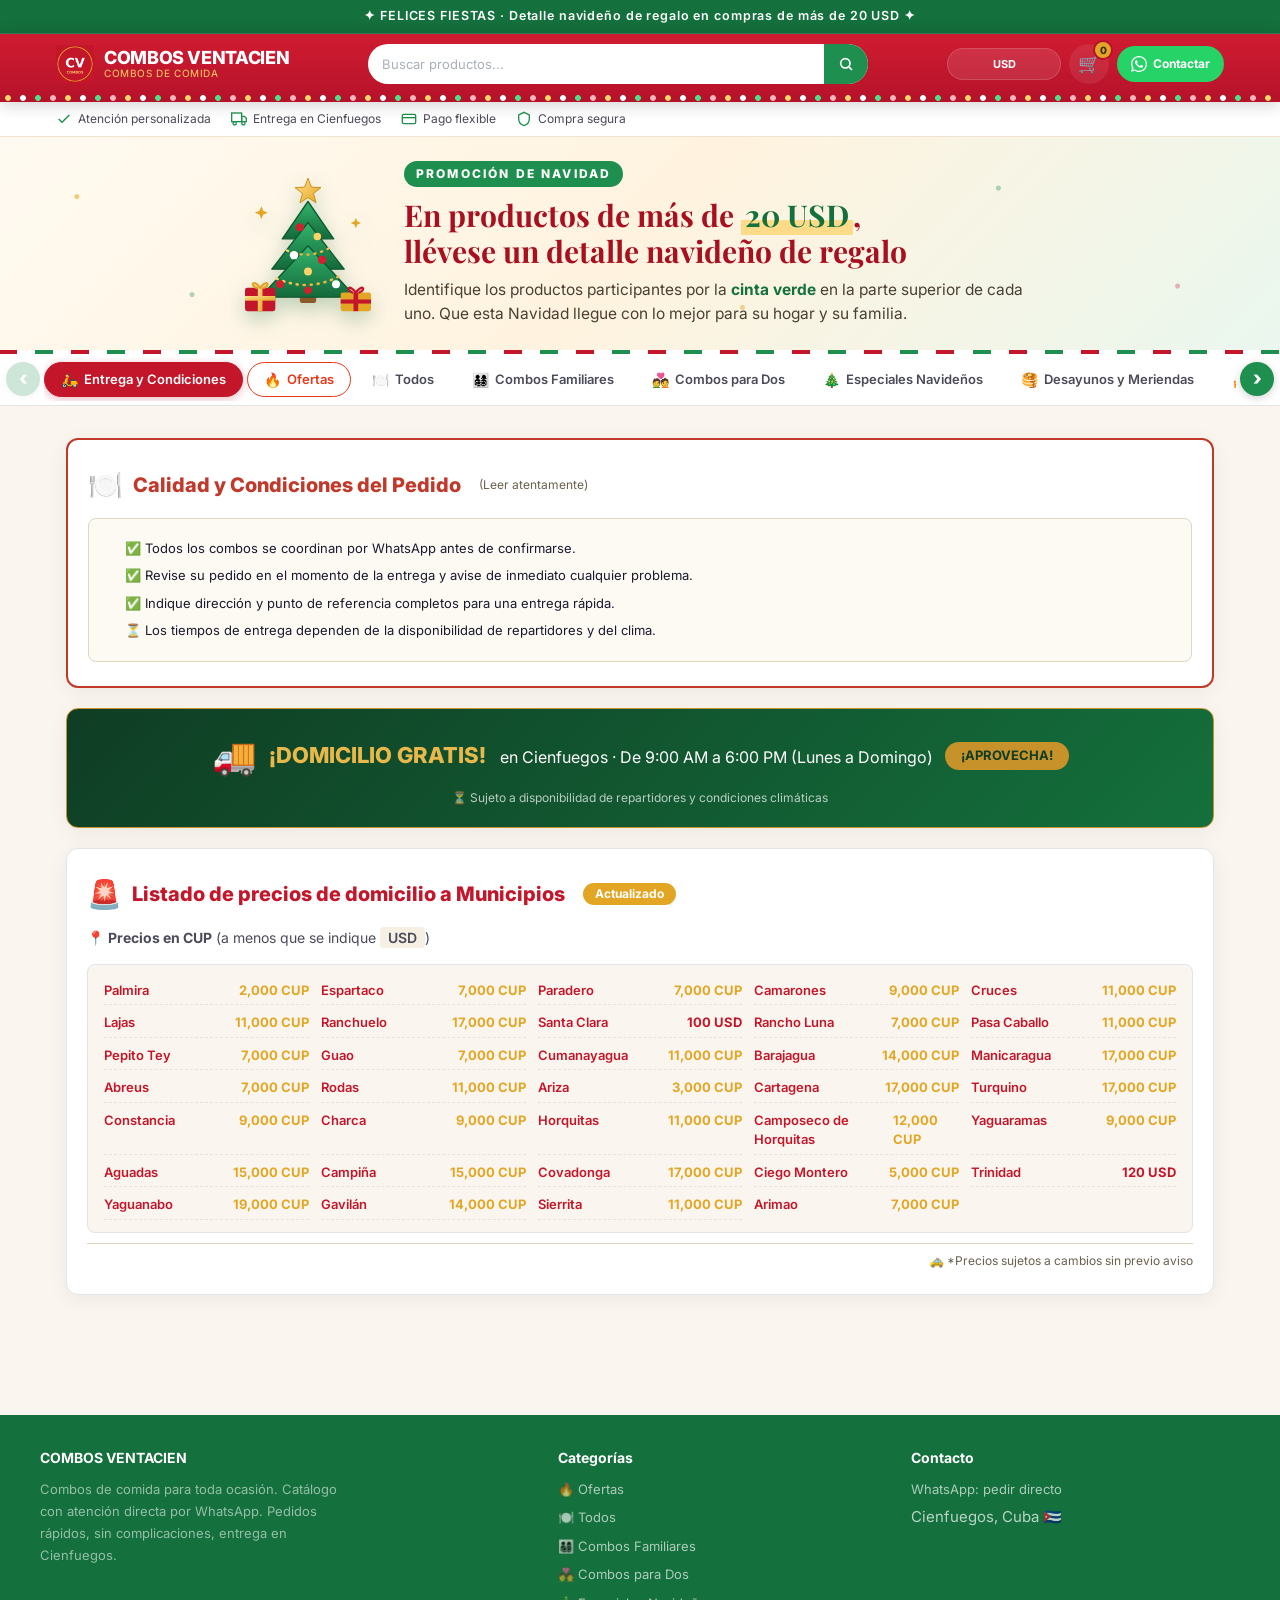
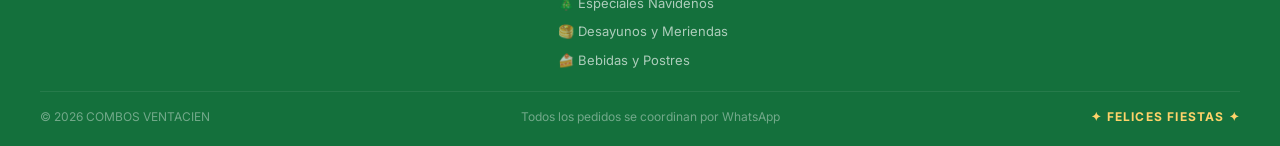
==== commit c0b7e17a: "Add files via upload" ====
--- a/index.html
+++ b/index.html
@@ -1,59 +1,1602 @@
 <!DOCTYPE html>
 <html lang="es">
 <head>
-<meta charset="UTF-8">
-<meta name="viewport" content="width=device-width, initial-scale=1">
-<title>Combos VentaCien · Combos de comida a domicilio</title>
-<meta name="description" content="Combos VentaCien: combos de comida listos para pedir. Elige tu combo, paga en USD o MN y envía tu pedido por WhatsApp.">
-<meta name="theme-color" content="#c2410c">
-<meta property="og:title" content="Combos VentaCien"><meta property="og:description" content="Pide tu combo de comida por WhatsApp.">
-<meta property="og:type" content="website"><meta property="og:image" content="assets/logo.svg">
-<link rel="icon" href="assets/logo.svg" type="image/svg+xml">
-<link rel="stylesheet" href="css/style.css">
+  <meta charset="UTF-8">
+  <meta name="viewport" content="width=device-width, initial-scale=1.0, maximum-scale=1.0, user-scalable=yes">
+  <title>COMBOS VENTACIEN · Combos de comida a domicilio</title>
+  <meta property="og:title" content="COMBOS VENTACIEN · Combos de comida a domicilio">
+<meta property="og:description" content="Combos de comida listos para tu mesa. Pide por WhatsApp con entrega a domicilio en Cienfuegos.">
+<meta property="og:image" content="https://revolico-cienfuegos.github.io/Catalogo-de-ventas/imagen/logo-tienda.png">
+<meta property="og:url" content="https://revolico-cienfuegos.github.io/Catalogo-de-ventas/">
+<meta property="og:type" content="website">
+<meta property="og:site_name" content="COMBOS VENTACIEN">
+<meta name="twitter:card" content="summary_large_image">
+  <script async src="https://www.googletagmanager.com/gtag/js?id=G-8PYG8LH258"></script>
+  <script>
+    window.dataLayer = window.dataLayer || [];
+    function gtag(){dataLayer.push(arguments);}
+    gtag('js', new Date());
+    gtag('config', 'G-8PYG8LH258');
+  </script>
+  <link rel="preconnect" href="https://fonts.googleapis.com">
+  <link rel="preconnect" href="https://fonts.gstatic.com" crossorigin>
+  <link href="https://fonts.googleapis.com/css2?family=Inter:opsz,wght@14..32,400;14..32,500;14..32,600;14..32,700;14..32,800&display=swap" rel="stylesheet">
+  <link href="https://fonts.googleapis.com/css2?family=Playfair+Display:wght@600;700&display=swap" rel="stylesheet">
+  <meta http-equiv="Cache-Control" content="no-cache, no-store, must-revalidate">
+  <meta http-equiv="Pragma" content="no-cache">
+  <meta http-equiv="Expires" content="0">
+  <link rel="manifest" href="manifest.json">
+  <meta name="theme-color" content="#c4162a">
+  <meta name="mobile-web-app-capable" content="yes">
+  <meta name="apple-mobile-web-app-capable" content="yes">
+  <link rel="apple-touch-icon" href="icon-192.png">
+  <style>
+    * { margin: 0; padding: 0; box-sizing: border-box; }
+    :root {
+      --navy: #0f3d24;
+      --navy-light: #14703c;
+      --gold: #c8922a;
+      --gold-light: #e8b84a;
+      --gray-bg: #f4f5f7;
+      --card-bg: #ffffff;
+      --text-primary: #1a1a2e;
+      --text-secondary: #4a4a5a;
+      --text-muted: #7a7a8a;
+      --border-color: #e2e4e8;
+      --shadow: 0 4px 20px rgba(0, 0, 0, 0.06);
+      --shadow-hover: 0 8px 30px rgba(0, 0, 0, 0.12);
+      --radius: 12px;
+      --radius-sm: 8px;
+      --transition: 0.25s cubic-bezier(0.4, 0, 0.2, 1);
+      --font: 'Inter', -apple-system, BlinkMacSystemFont, 'Segoe UI', Roboto, sans-serif;
+      --red: #c0392b;
+      --red-light: #e6391a;
+      --green: #1a8a4a;
+    }
+    html { scroll-behavior: smooth; }
+    body { font-family: var(--font); background: var(--gray-bg); color: var(--text-primary); min-height: 100vh; font-size: 15px; line-height: 1.5; -webkit-font-smoothing: antialiased; }
+    a { text-decoration: none; color: inherit; }
+    button { cursor: pointer; font-family: inherit; border: none; background: none; }
+    img { max-width: 100%; display: block; }
+    .container { max-width: 1200px; margin: 0 auto; padding: 0 16px; }
+    .util-bar { background: var(--navy); color: rgba(255,255,255,0.7); font-size: 12px; text-align: center; padding: 6px 10px; letter-spacing: 0.02em; border-bottom: 1px solid rgba(255,255,255,0.05); }
+    .site-header { background: var(--navy); color: #fff; position: sticky; top: 0; z-index: 100; box-shadow: 0 2px 16px rgba(0,0,0,0.2); }
+    .header-inner { display: flex; align-items: center; justify-content: space-between; gap: 12px; padding: 10px 16px; max-width: 1200px; margin: 0 auto; flex-wrap: wrap; }
+    .logo { display: flex; align-items: center; gap: 10px; flex-shrink: 0; }
+    .logo img { height: 38px; width: auto; }
+    .logo-text { line-height: 1.15; }
+    .logo-name { font-weight: 800; font-size: 18px; letter-spacing: -0.02em; color: #fff; }
+    .logo-sub { font-size: 10px; opacity: 0.6; text-transform: uppercase; letter-spacing: 0.06em; display: block; }
+    .search-wrap { flex: 1; min-width: 160px; max-width: 500px; order: 3; width: 100%; }
+    @media (min-width: 768px) { .search-wrap { order: initial; width: auto; } }
+    .search-box { display: flex; align-items: center; background: #fff; border-radius: 24px; overflow: hidden; height: 40px; transition: box-shadow var(--transition); }
+    .search-box:focus-within { box-shadow: 0 0 0 2px var(--gold); }
+    .search-box input { flex: 1; border: none; padding: 0 14px; font-size: 13px; background: transparent; color: var(--text-primary); height: 100%; min-width: 60px; font-family: var(--font); }
+    .search-box input:focus { outline: none; }
+    .search-box input::placeholder { color: #aab0b8; }
+    .search-box button { background: var(--gold); color: #fff; padding: 0 14px; height: 100%; display: flex; align-items: center; justify-content: center; flex-shrink: 0; transition: background var(--transition); }
+    .search-box button:hover { background: var(--gold-light); }
+    .search-box #clearSearch { background: transparent; color: var(--text-muted); padding: 0 8px; font-size: 14px; }
+    .search-results-label { max-width: 1200px; margin: 6px auto 0; padding: 0 16px; font-size: 13px; color: var(--text-secondary); }
+    .header-actions { display: flex; align-items: center; gap: 8px; flex-shrink: 0; flex-wrap: wrap; }
+    .moneda-selector { background: rgba(255,255,255,0.1); border-radius: 16px; padding: 0 6px; height: 32px; display: flex; align-items: center; border: 1px solid rgba(255,255,255,0.15); color: #fff; }
+    .moneda-selector select { background: transparent; border: none; color: #fff; font-weight: 700; font-size: 11px; padding: 0 2px; font-family: var(--font); width: auto; max-width: 100px; cursor: pointer; appearance: none; -webkit-appearance: none; text-align: center; }
+    .moneda-selector select:focus { outline: none; }
+    .moneda-selector select option { color: var(--text-primary); font-size: 13px; background: #fff; }
+    .cart-icon { position: relative; background: rgba(255,255,255,0.08); border-radius: 50%; width: 40px; height: 40px; display: flex; align-items: center; justify-content: center; color: #fff; font-size: 18px; transition: background var(--transition); }
+    .cart-icon:hover { background: rgba(255,255,255,0.18); }
+    .cart-badge { position: absolute; top: -4px; right: -4px; background: var(--gold); color: #fff; font-size: 10px; font-weight: 800; border-radius: 50%; width: 20px; height: 20px; display: flex; align-items: center; justify-content: center; border: 2px solid var(--navy); }
+    .header-contact { display: flex; align-items: center; gap: 6px; background: #25d366; color: #fff; border-radius: 24px; padding: 0 14px; height: 36px; font-size: 12px; font-weight: 700; transition: background var(--transition), transform var(--transition); }
+    .header-contact:hover { background: #1ebe5a; transform: scale(1.02); }
+    .header-contact svg { width: 16px; height: 16px; fill: currentColor; }
+    @media (max-width: 480px) {
+      .header-contact span { display: none; }
+      .header-contact { padding: 0 10px; height: 32px; }
+      .cart-icon { width: 36px; height: 36px; font-size: 16px; }
+      .logo img { height: 30px; }
+      .logo-name { font-size: 15px; }
+      .moneda-selector { height: 30px; padding: 0 4px; }
+      .moneda-selector select { font-size: 11px; max-width: 80px; }
+    }
+    .trust-bar { background: #fff; border-bottom: 1px solid var(--border-color); padding: 8px 0; }
+    .trust-inner { display: flex; gap: 20px; overflow-x: auto; scrollbar-width: none; padding: 0 16px; max-width: 1200px; margin: 0 auto; }
+    .trust-inner::-webkit-scrollbar { display: none; }
+    .trust-item { display: flex; align-items: center; gap: 6px; font-size: 12px; color: var(--text-secondary); white-space: nowrap; flex-shrink: 0; }
+    .trust-item svg { flex-shrink: 0; color: var(--gold); width: 16px; height: 16px; }
+    .cats-wrap { background: #fff; border-bottom: 1px solid var(--border-color); position: sticky; top: 0; z-index: 50; display: flex; align-items: center; gap: 4px; padding: 4px 6px; }
+    .cats-scroll { flex: 1; min-width: 0; overflow-x: auto; overflow-y: hidden; white-space: nowrap; scrollbar-width: none; -webkit-overflow-scrolling: touch; scroll-snap-type: x mandatory; position: relative; }
+    .cats-scroll::-webkit-scrollbar { display: none; }
+    .cats-inner { display: inline-flex; gap: 4px; padding: 4px 0; }
+    .cats-arrow { flex-shrink: 0; width: 34px; height: 34px; border-radius: 50%; background: var(--navy); color: #fff; display: flex; align-items: center; justify-content: center; font-size: 20px; font-weight: 800; line-height: 1; box-shadow: 0 2px 8px rgba(0,0,0,0.18); transition: all var(--transition); padding-bottom: 3px; user-select: none; }
+    .cats-arrow:hover:not(:disabled) { background: var(--navy-light); transform: scale(1.06); }
+    .cats-arrow:active:not(:disabled) { transform: scale(0.92); }
+    .cats-arrow:disabled, .cats-arrow.hidden { opacity: 0.22; pointer-events: none; }
+    @media (max-width: 480px) { .cats-arrow { width: 30px; height: 30px; font-size: 18px; } }
+    .cat-btn { display: inline-flex; align-items: center; gap: 6px; padding: 8px 16px; border-radius: 24px; background: transparent; color: var(--text-secondary); font-size: 13px; font-weight: 600; transition: all var(--transition); scroll-snap-align: start; border: 1.5px solid transparent; }
+    .cat-btn .cat-ico { font-size: 14px; }
+    .cat-btn.active { background: var(--navy); color: #fff; border-color: var(--navy); box-shadow: 0 2px 8px rgba(10,26,43,0.15); }
+    .cat-btn:hover:not(.active) { background: var(--gray-bg); border-color: var(--border-color); }
+    .cat-btn.cat-btn-ofertas { border-color: #e6391a; color: #e6391a; }
+    .cat-btn.cat-btn-ofertas.active { background: linear-gradient(135deg, #e6391a, #ff6a2f); color: #fff; border-color: #e6391a; }
+    .cat-btn.cat-btn-ofertas:hover:not(.active) { background: #fff3f0; border-color: #e6391a; }
+    .main { max-width: 1200px; margin: 0 auto; padding: 16px 12px 80px; }
+    #skeletons .seccion { margin-bottom: 28px; }
+    #skeletons .grid { display: grid; grid-template-columns: repeat(auto-fill, minmax(160px, 1fr)); gap: 12px; }
+    .skel { background: linear-gradient(90deg, #e8eaed 25%, #d5d8dd 50%, #e8eaed 75%); background-size: 200% 100%; animation: shimmer 1.2s infinite; border-radius: var(--radius); }
+    @keyframes shimmer { 0% { background-position: -200% 0; } 100% { background-position: 200% 0; } }
+    .skel:first-child { height: 20px; width: 140px; }
+    .skel:not(:first-child) { height: 220px; }
+    .seccion { margin-bottom: 32px; }
+    .seccion-header { display: flex; align-items: baseline; gap: 8px; margin-bottom: 12px; padding-bottom: 6px; border-bottom: 2px solid var(--border-color); }
+    .seccion-ico { font-size: 18px; }
+    .seccion-titulo { font-size: 18px; font-weight: 700; color: var(--navy); }
+    .seccion-count { font-size: 13px; color: var(--text-muted); font-weight: 500; margin-left: auto; }
+    .seccion.seccion-ofertas .seccion-header { border-bottom-color: #e6391a; }
+    .seccion.seccion-ofertas .seccion-titulo { color: #c0392b; }
+    .grid { display: grid; grid-template-columns: repeat(auto-fill, minmax(170px, 1fr)); gap: 12px; }
+    @media (min-width: 480px) { .grid { grid-template-columns: repeat(auto-fill, minmax(190px, 1fr)); gap: 14px; } }
+    @media (min-width: 768px) { .grid { grid-template-columns: repeat(auto-fill, minmax(210px, 1fr)); gap: 16px; } }
+    .card { background: var(--card-bg); border-radius: var(--radius); overflow: hidden; border: 1px solid var(--border-color); transition: all var(--transition); display: flex; flex-direction: column; height: 100%; position: relative; }
+    .card:hover { box-shadow: var(--shadow-hover); transform: translateY(-3px); border-color: var(--gold); }
+    .card.card-rebajado { border-color: #e6391a; }
+    .card.card-rebajado:hover { box-shadow: 0 8px 30px rgba(230,57,26,0.22); border-color: #e6391a; }
+    .card-img-wrap { position: relative; width: 100%; aspect-ratio: 1 / 1; background: #f8f9fa; display: flex; align-items: center; justify-content: center; overflow: hidden; padding: 8px; }
+    .card-img-wrap img { width: 100%; height: 100%; object-fit: contain; transition: transform var(--transition); }
+    .card:hover .card-img-wrap img { transform: scale(1.04); }
+    .card-img-ph { display: flex; flex-direction: column; align-items: center; justify-content: center; gap: 4px; color: var(--text-muted); width: 100%; height: 100%; }
+    .card-img-ph svg { opacity: 0.3; }
+    .card-img-ph span { font-size: 11px; font-weight: 600; }
+    .card-cat-tag { font-size: 10px; font-weight: 700; text-transform: uppercase; letter-spacing: 0.04em; color: var(--gold); padding: 6px 12px 0; }
+    .card-badge { position: absolute; top: 8px; left: 8px; z-index: 2; font-size: 10.5px; font-weight: 800; letter-spacing: 0.01em; padding: 4px 9px 4px 7px; border-radius: 20px; color: #fff; box-shadow: 0 3px 10px rgba(0,0,0,0.22); display: flex; align-items: center; gap: 3px; pointer-events: none; white-space: nowrap; }
+    .card-badge.badge-vendido { background: linear-gradient(135deg, #ff6a2f, #e6391a); }
+    .card-badge.badge-nuevo { background: linear-gradient(135deg, #2e9bff, #1257c9); }
+    .card-badge.badge-sin-domicilio { background: linear-gradient(135deg, #6c757d, #343a40); top: auto; bottom: 8px; left: 8px; }
+    .card-badge.badge-descuento { top: 8px; right: 8px; left: auto; background: linear-gradient(135deg, #e6391a, #ff6a2f); font-size: 12px; font-weight: 900; padding: 5px 10px; border-radius: 4px; letter-spacing: 0.02em; box-shadow: 0 4px 12px rgba(230,57,26,0.45); }
+    .card-body { padding: 8px 12px 12px; flex: 1; display: flex; flex-direction: column; gap: 4px; }
+    .card-nombre { font-size: 13px; font-weight: 600; line-height: 1.3; color: var(--text-primary); display: -webkit-box; -webkit-line-clamp: 2; -webkit-box-orient: vertical; overflow: hidden; min-height: 34px; cursor: pointer; }
+    .card-precio { font-size: 17px; font-weight: 800; color: var(--navy); }
+    .card-precio-wrap { display: flex; align-items: baseline; gap: 6px; flex-wrap: wrap; }
+    .card-precio.rebajado { color: #c0392b; font-size: 18px; }
+    .card-precio-original { font-size: 12px; font-weight: 500; color: var(--text-muted); text-decoration: line-through; }
+    .card-descuento-txt { font-size: 10.5px; font-weight: 800; color: #c0392b; background: #fdecec; padding: 2px 6px; border-radius: 4px; letter-spacing: 0.02em; }
+    .card-actions { display: flex; gap: 6px; margin-top: auto; padding-top: 6px; }
+    .card-pedir { flex: 1; background: var(--navy); color: #fff; border-radius: 24px; padding: 8px 6px; font-size: 12px; font-weight: 700; display: flex; align-items: center; justify-content: center; gap: 5px; transition: all var(--transition); }
+    .card-pedir:hover { background: #25d366; transform: scale(1.02); }
+    .card-pedir svg { width: 14px; height: 14px; fill: currentColor; flex-shrink: 0; }
+    .card-add { background: var(--gold); color: #fff; border-radius: 50%; width: 34px; height: 34px; display: flex; align-items: center; justify-content: center; font-size: 16px; font-weight: 700; transition: all var(--transition); flex-shrink: 0; }
+    .card-add:hover { background: var(--gold-light); transform: scale(1.08); }
+    .card-add:active { transform: scale(0.92); }
+    .empty { text-align: center; padding: 60px 20px; color: var(--text-muted); }
+    .empty .ico { font-size: 48px; opacity: 0.3; margin-bottom: 16px; }
+    .empty code { background: var(--gray-bg); padding: 2px 8px; border-radius: 4px; font-weight: 600; }
+    .overlay { position: fixed; inset: 0; background: rgba(0,0,0,0.55); backdrop-filter: blur(4px); z-index: 200; display: none; align-items: center; justify-content: center; padding: 16px; animation: fadeIn 0.25s ease; }
+    .overlay.open { display: flex; }
+    @keyframes fadeIn { from { opacity: 0; } to { opacity: 1; } }
+    .modal { background: #fff; max-width: 480px; width: 100%; max-height: 90vh; border-radius: var(--radius); overflow-y: auto; position: relative; animation: slideUp 0.3s ease; }
+    @keyframes slideUp { from { transform: translateY(30px); opacity: 0; } to { transform: translateY(0); opacity: 1; } }
+    .modal-drag { width: 40px; height: 4px; border-radius: 2px; background: var(--border-color); margin: 12px auto 0; }
+    .modal-cerrar { position: absolute; top: 12px; right: 14px; background: rgba(0,0,0,0.4); color: #fff; width: 32px; height: 32px; border-radius: 50%; font-size: 16px; display: flex; align-items: center; justify-content: center; transition: background var(--transition); z-index: 5; }
+    .modal-cerrar:hover { background: rgba(0,0,0,0.7); }
+    .modal-img-wrap { width: 100%; background: #f8f9fa; display: flex; align-items: center; justify-content: center; min-height: 200px; max-height: 320px; overflow: hidden; }
+    .modal-img-wrap img { width: 100%; height: 100%; object-fit: contain; max-height: 320px; }
+    .modal-img-ph { display: flex; flex-direction: column; align-items: center; gap: 8px; color: var(--text-muted); padding: 30px; }
+    .modal-body { padding: 16px 20px 24px; }
+    .modal-tag { font-size: 11px; font-weight: 700; text-transform: uppercase; letter-spacing: 0.06em; color: var(--gold); margin-bottom: 4px; }
+    .modal-nombre { font-size: 20px; font-weight: 800; color: var(--navy); margin-bottom: 4px; }
+    .modal-precio { font-size: 22px; font-weight: 800; color: var(--navy); margin-bottom: 10px; }
+    .modal-precio-wrap { display: flex; align-items: center; gap: 10px; flex-wrap: wrap; margin-bottom: 10px; }
+    .modal-precio-wrap .modal-precio { margin-bottom: 0; }
+    .modal-precio-wrap .modal-precio.rebajado { color: #c0392b; font-size: 26px; }
+    .modal-precio-original { font-size: 15px; font-weight: 500; color: var(--text-muted); text-decoration: line-through; }
+    .modal-descuento-badge { background: linear-gradient(135deg, #e6391a, #ff6a2f); color: #fff; font-size: 12px; font-weight: 900; padding: 4px 10px; border-radius: 4px; letter-spacing: 0.02em; box-shadow: 0 3px 10px rgba(230,57,26,0.35); }
+    .modal-desc { font-size: 14px; line-height: 1.6; color: var(--text-secondary); margin-bottom: 16px; white-space: pre-wrap; max-height: 120px; overflow-y: auto; }
+    .modal-pedir { width: 100%; background: #25d366; color: #fff; border-radius: 24px; padding: 14px; font-size: 15px; font-weight: 700; display: flex; align-items: center; justify-content: center; gap: 10px; transition: all var(--transition); }
+    .modal-pedir:hover { background: #1ebe5a; transform: scale(1.01); }
+    .modal-pedir svg { width: 18px; height: 18px; fill: currentColor; }
+    .cart-overlay { position: fixed; inset: 0; background: rgba(0,0,0,0.4); z-index: 150; display: none; align-items: flex-end; justify-content: center; }
+    .cart-overlay.open { display: flex; }
+    .cart-panel { background: #fff; width: 100%; max-width: 420px; max-height: 92vh; border-radius: var(--radius) var(--radius) 0 0; display: flex; flex-direction: column; animation: slideUp 0.3s ease; }
+    .cart-header { display: flex; justify-content: space-between; align-items: center; padding: 16px 20px; border-bottom: 1px solid var(--border-color); }
+    .cart-header h3 { font-size: 18px; font-weight: 800; color: var(--navy); }
+    .cart-header .close { font-size: 22px; color: var(--text-muted); padding: 4px 8px; border-radius: 6px; transition: background var(--transition); }
+    .cart-header .close:hover { background: var(--gray-bg); }
+    .cart-body { flex: 1; overflow-y: auto; padding: 12px 16px; }
+    .cart-empty { text-align: center; padding: 40px 10px; color: var(--text-muted); }
+    .cart-empty .ico { font-size: 48px; opacity: 0.2; margin-bottom: 12px; }
+    .cart-item { display: flex; align-items: center; gap: 12px; padding: 10px 0; border-bottom: 1px solid var(--border-color); }
+    .cart-item-img { width: 56px; height: 56px; border-radius: var(--radius-sm); object-fit: contain; background: var(--gray-bg); flex-shrink: 0; padding: 4px; }
+    .cart-item-info { flex: 1; min-width: 0; }
+    .cart-item-nombre { font-size: 13px; font-weight: 600; white-space: nowrap; overflow: hidden; text-overflow: ellipsis; }
+    .cart-item-precio { font-size: 13px; color: var(--navy); font-weight: 700; }
+    .cart-item-actions { display: flex; align-items: center; gap: 4px; flex-shrink: 0; }
+    .cart-item-actions button { width: 28px; height: 28px; border-radius: 50%; border: 1px solid var(--border-color); font-size: 14px; font-weight: 700; display: flex; align-items: center; justify-content: center; transition: all var(--transition); background: #fff; }
+    .cart-item-actions button:hover { background: var(--navy); color: #fff; border-color: var(--navy); }
+    .cart-item-actions .qty { font-size: 14px; font-weight: 700; min-width: 24px; text-align: center; }
+    .cart-item-actions .remove { color: #c0392b; border-color: #c0392b; }
+    .cart-item-actions .remove:hover { background: #c0392b; color: #fff; }
+    .cart-footer { padding: 16px 20px; border-top: 1px solid var(--border-color); background: var(--gray-bg); border-radius: 0 0 var(--radius) var(--radius); }
+    .cart-total { display: flex; justify-content: space-between; font-size: 18px; font-weight: 800; color: var(--navy); margin-bottom: 12px; }
+    .cart-total .label { font-weight: 600; color: var(--text-secondary); }
+    .cart-buttons { display: flex; gap: 8px; }
+    .cart-buttons .btn { flex: 1; padding: 12px; border-radius: 24px; font-size: 14px; font-weight: 700; text-align: center; transition: all var(--transition); border: none; }
+    .cart-buttons .btn-primary { background: var(--navy); color: #fff; }
+    .cart-buttons .btn-primary:hover { background: var(--navy-light); transform: scale(1.02); }
+    .cart-buttons .btn-secondary { background: var(--border-color); color: var(--text-secondary); }
+    .cart-buttons .btn-secondary:hover { background: #d0d4dc; }
+    .order-form-overlay { position: fixed; inset: 0; background: rgba(0,0,0,0.5); z-index: 250; display: none; align-items: center; justify-content: center; padding: 16px; }
+    .order-form-overlay.open { display: flex; }
+    .order-form { background: #fff; width: 100%; max-width: 480px; max-height: 90vh; overflow-y: auto; border-radius: var(--radius); padding: 24px 22px 28px; animation: slideUp 0.3s ease; }
+    .order-form h3 { font-size: 20px; font-weight: 800; color: var(--navy); margin-bottom: 4px; }
+    .order-form .sub { font-size: 14px; color: var(--text-secondary); margin-bottom: 16px; }
+    .order-form .field { margin-bottom: 14px; }
+    .order-form .field label { display: block; font-size: 12px; font-weight: 700; color: var(--text-secondary); margin-bottom: 4px; text-transform: uppercase; letter-spacing: 0.04em; }
+    .order-form .field input, .order-form .field textarea { width: 100%; border: 1.5px solid var(--border-color); border-radius: var(--radius-sm); padding: 10px 12px; font-size: 14px; font-family: var(--font); background: #fff; transition: border-color var(--transition); }
+    .order-form .field input:focus, .order-form .field textarea:focus { outline: none; border-color: var(--navy); }
+    .order-form .field textarea { min-height: 60px; resize: vertical; }
+    .order-form .field .error { color: #c0392b; font-size: 12px; margin-top: 4px; display: none; }
+    .order-form .actions { display: flex; gap: 10px; margin-top: 18px; }
+    .order-form .actions .btn { flex: 1; padding: 12px; border-radius: 24px; font-size: 14px; font-weight: 700; text-align: center; transition: all var(--transition); border: none; }
+    .order-form .actions .btn-primary { background: var(--navy); color: #fff; }
+    .order-form .actions .btn-primary:hover { background: var(--navy-light); }
+    .order-form .actions .btn-secondary { background: var(--border-color); color: var(--text-secondary); }
+    .order-form .actions .btn-secondary:hover { background: #d0d4dc; }
+    .toast-container { position: fixed; bottom: 80px; left: 50%; transform: translateX(-50%); z-index: 300; display: flex; flex-direction: column; align-items: center; gap: 8px; pointer-events: none; max-width: 90%; }
+    .toast { background: var(--navy); color: #fff; padding: 12px 20px; border-radius: var(--radius); font-size: 14px; font-weight: 600; box-shadow: 0 4px 20px rgba(0,0,0,0.25); animation: toastIn 0.3s ease, toastOut 0.3s ease 2.5s forwards; pointer-events: auto; display: flex; align-items: center; gap: 8px; }
+    .toast.success { background: #1a8a4a; }
+    .toast.error { background: #c0392b; }
+    @keyframes toastIn { from { opacity: 0; transform: translateY(20px) scale(0.95); } to { opacity: 1; transform: translateY(0) scale(1); } }
+    @keyframes toastOut { to { opacity: 0; transform: translateY(-10px) scale(0.95); } }
+    .landing-section { max-width: 1200px; margin: 16px auto; padding: 0 14px; }
+    .landing-card { background: #fff; border-radius: var(--radius); box-shadow: var(--shadow); padding: 24px 20px; margin-bottom: 20px; border: 1px solid var(--border-color); }
+    .landing-title { font-size: 20px; font-weight: 800; color: var(--navy); display: flex; align-items: center; gap: 10px; margin-bottom: 12px; }
+    .landing-title .ico { font-size: 28px; }
+    .landing-sub { font-size: 14px; color: var(--text-secondary); margin-bottom: 16px; }
+    .grid-municipios { display: grid; grid-template-columns: repeat(auto-fill, minmax(180px, 1fr)); gap: 4px 12px; background: var(--gray-bg); padding: 12px 16px; border-radius: var(--radius-sm); border: 1px solid var(--border-color); }
+    .grid-municipios .item { display: flex; justify-content: space-between; padding: 4px 0; border-bottom: 1px dashed var(--border-color); font-size: 13px; }
+    .grid-municipios .item:last-child { border-bottom: none; }
+    .grid-municipios .municipio { font-weight: 600; color: var(--navy); }
+    .grid-municipios .precio { font-weight: 700; color: var(--gold); }
+    .precio-usd { color: var(--navy); font-weight: 700; }
+    .garantia-box { background: var(--gray-bg); border-left: 4px solid var(--gold); padding: 16px 18px; border-radius: 0 var(--radius-sm) var(--radius-sm) 0; margin-top: 10px; }
+    .garantia-box ul { list-style: none; padding: 0; margin: 8px 0; }
+    .garantia-box ul li { padding: 4px 0 4px 24px; position: relative; font-size: 13px; line-height: 1.5; }
+    .garantia-box ul li::before { content: "✅"; position: absolute; left: 0; top: 4px; }
+    .badge-gratis { display: inline-block; background: var(--gold); color: #fff; padding: 2px 12px; border-radius: 20px; font-size: 12px; font-weight: 700; margin-left: 8px; }
+    .highlight { background: #f5efe4; padding: 2px 8px; border-radius: 4px; font-weight: 600; }
+    .site-footer { background: var(--navy); color: rgba(255,255,255,0.7); padding: 32px 16px 20px; margin-top: 20px; }
+    .footer-inner { max-width: 1200px; margin: 0 auto; display: grid; grid-template-columns: 1fr; gap: 24px; }
+    @media (min-width: 640px) { .footer-inner { grid-template-columns: 1.5fr 1fr 1fr; } }
+    .footer-col h4 { color: #fff; font-size: 14px; font-weight: 700; margin-bottom: 10px; }
+    .footer-col p { font-size: 13px; line-height: 1.7; color: rgba(255,255,255,0.55); max-width: 320px; }
+    .footer-col ul { list-style: none; display: flex; flex-direction: column; gap: 6px; }
+    .footer-col a { font-size: 13px; color: rgba(255,255,255,0.65); transition: color var(--transition); }
+    .footer-col a:hover { color: #fff; }
+    .footer-bottom { max-width: 1200px; margin: 20px auto 0; padding-top: 16px; border-top: 1px solid rgba(255,255,255,0.08); font-size: 12px; color: rgba(255,255,255,0.4); display: flex; flex-wrap: wrap; justify-content: space-between; gap: 6px 14px; }
+    :root { --navy: #c4162a; --navy-light: #dc2f43; --gold: #e3a624; --gold-light: #ffd36a; --pine: #1e8f4e; --pine-dark: #14703c; --pine-light: #2fae64; --snow: #fffaf1; --gray-bg: #faf6ef; --serif: 'Playfair Display', Georgia, 'Times New Roman', serif; }
+    .hat-ico { width: 18px; height: 18px; flex-shrink: 0; }
+    .util-bar { background: var(--pine-dark); color: #fff; font-size: 12.5px; font-weight: 600; letter-spacing: 0.07em; padding: 7px 10px; border-bottom: 1px solid rgba(255,255,255,0.15); }
+    .site-header { background: linear-gradient(180deg, #d01c31 0%, #b5122a 100%); padding-bottom: 8px; }
+    .site-header::after { content: ""; position: absolute; left: 0; right: 0; bottom: 0; height: 8px; background-image: radial-gradient(circle at 8px 4px, #ffd36a 2.6px, transparent 3.2px), radial-gradient(circle at 23px 4px, #ffffff 2.6px, transparent 3.2px), radial-gradient(circle at 38px 4px, #4fe08a 2.6px, transparent 3.2px), radial-gradient(circle at 53px 4px, #ffb3bd 2.6px, transparent 3.2px); background-size: 60px 8px; background-repeat: repeat-x; pointer-events: none; }
+    .logo-sub { color: var(--gold-light); opacity: 1; }
+    .search-box button { background: var(--pine); }
+    .search-box button:hover { background: var(--pine-light); }
+    .search-box:focus-within { box-shadow: 0 0 0 2px var(--gold-light); }
+    .cart-badge { background: var(--gold); color: #3a2a00; border-color: #b5122a; }
+    .trust-bar { background: #fff; border-bottom: 1px solid #f0e3cf; }
+    .trust-item svg { color: var(--pine); }
+    .nav-promo { background: radial-gradient(circle at 6% 28%, rgba(227,166,36,0.55) 2px, transparent 3px), radial-gradient(circle at 15% 74%, rgba(30,143,78,0.35) 2px, transparent 3px), radial-gradient(circle at 34% 20%, rgba(196,22,42,0.30) 2px, transparent 3px), radial-gradient(circle at 58% 80%, rgba(227,166,36,0.45) 2px, transparent 3px), radial-gradient(circle at 78% 24%, rgba(30,143,78,0.35) 2px, transparent 3px), radial-gradient(circle at 92% 70%, rgba(196,22,42,0.30) 2px, transparent 3px), linear-gradient(135deg, #fffaf1 0%, #fff3df 50%, #eaf7ee 100%); border-bottom: 4px solid transparent; border-image: repeating-linear-gradient(90deg, var(--navy) 0 18px, #fff 18px 36px, var(--pine) 36px 54px, #fff 54px 72px) 1; color: #2a2a2a; }
+    .nav-promo-inner { max-width: 1200px; margin: 0 auto; padding: 24px 16px; display: flex; align-items: center; justify-content: center; gap: 24px; text-align: left; }
+    .nav-promo-icon { width: 144px; height: 150px; flex-shrink: 0; display: flex; align-items: center; justify-content: center; }
+    .nav-promo-icon svg { width: 140px; height: 145px; filter: drop-shadow(0 8px 10px rgba(20,112,60,0.28)); }
+    .nav-promo-kicker { display: inline-block; font-size: 12px; font-weight: 800; letter-spacing: 0.18em; text-transform: uppercase; color: #fff; background: var(--pine); padding: 4px 12px; border-radius: 20px; margin-bottom: 10px; }
+    .nav-promo h2 { font-family: var(--serif); font-weight: 700; font-size: 30px; line-height: 1.22; color: #a8101f; margin-bottom: 8px; }
+    .nav-promo h2 em { font-style: normal; color: var(--pine-dark); background: linear-gradient(transparent 62%, rgba(255,211,106,0.75) 62%); padding: 0 4px; }
+    .nav-promo p { font-size: 15.5px; line-height: 1.55; color: #4a3f33; max-width: 640px; }
+    .nav-promo p strong { color: var(--pine-dark); font-weight: 700; }
+    @media (max-width: 640px) {
+      .nav-promo-inner { flex-direction: column; text-align: center; gap: 12px; padding: 18px 14px; }
+      .nav-promo-icon { width: 92px; height: 96px; }
+      .nav-promo-icon svg { width: 90px; height: 94px; }
+      .nav-promo h2 { font-size: 23px; }
+      .nav-promo p { font-size: 14px; }
+    }
+    .card-regalo { position: absolute; top: 0; left: 0; right: 0; z-index: 3; display: flex; align-items: center; justify-content: center; gap: 6px; padding: 6px 8px; background: linear-gradient(90deg, var(--pine-dark), var(--pine-light) 50%, var(--pine-dark)); color: #fff; font-size: 11px; font-weight: 800; letter-spacing: 0.06em; text-transform: uppercase; border-bottom: 2px solid var(--gold-light); pointer-events: none; white-space: nowrap; }
+    .card-regalo .hat-ico { width: 17px; height: 17px; }
+    .card-con-regalo { border-color: var(--pine); }
+    .card-con-regalo:hover { border-color: var(--pine); box-shadow: 0 8px 30px rgba(30,143,78,0.22); }
+    .card-con-regalo .card-badge:not(.badge-sin-domicilio) { top: 40px; }
+    .modal-regalo { display: flex; align-items: center; gap: 10px; margin: 4px 0 12px; padding: 10px 12px; background: #eaf7ee; border: 1px solid var(--pine); border-left: 5px solid var(--navy); border-radius: var(--radius-sm); font-size: 14px; color: #1f3d2b; line-height: 1.4; }
+    .modal-regalo .hat-ico { width: 30px; height: 30px; }
+    .modal-regalo strong { color: #a8101f; }
+    .seccion-header { border-bottom-color: rgba(30,143,78,0.35); }
+    .seccion-titulo { font-family: var(--serif); font-weight: 700; font-size: 21px; color: #a8101f; }
+    .cat-btn.active { box-shadow: 0 2px 10px rgba(196,22,42,0.3); }
+    .cats-arrow { background: var(--pine); }
+    .cats-arrow:hover:not(:disabled) { background: var(--pine-light); }
+    .site-footer { background: var(--pine-dark); }
+    .footer-bottom .felices { color: var(--gold-light); letter-spacing: 0.1em; font-weight: 700; }
+  </style>
 </head>
 <body>
-<header class="top">
-  <a class="brand" href="#inicio"><img src="assets/logo.svg" alt="" width="40" height="40"><span>COMBOS <b>VENTACIEN</b></span></a>
-  <div class="top-actions">
-    <label class="sr" for="moneda">Moneda</label>
-    <select id="moneda"><option>USD</option><option>MN</option></select>
-    <button id="btnCarrito" class="btn-cart" aria-label="Abrir carrito">🛒 <span id="badge">0</span></button>
+
+<div class="util-bar">✦ FELICES FIESTAS · Detalle navideño de regalo en compras de más de 20 USD ✦</div>
+
+<header class="site-header">
+  <div class="header-inner">
+    <div class="logo">
+      <img src="imagen/logo-tienda.png" alt="COMBOS VENTACIEN">
+      <div class="logo-text">
+        <div class="logo-name">COMBOS VENTACIEN</div>
+        <span class="logo-sub">COMBOS DE COMIDA</span>
+      </div>
+    </div>
+    <div class="search-wrap">
+      <div class="search-box">
+        <input type="text" id="searchInput" placeholder="Buscar productos..." autocomplete="off">
+        <button id="clearSearch" style="display:none;">✕</button>
+        <button aria-label="Buscar">
+          <svg width="16" height="16" viewBox="0 0 24 24" fill="none" stroke="currentColor" stroke-width="2.5"><circle cx="11" cy="11" r="7"/><line x1="21" y1="21" x2="16.65" y2="16.65"/></svg>
+        </button>
+      </div>
+    </div>
+    <div class="header-actions">
+      <div class="moneda-selector">
+        <select id="currencySelect" title="Cambiar moneda">
+          <option value="USD" selected>USD</option>
+          <option value="MN">MN (810)</option>
+          <option value="Transferencia">Transferencia (825)</option>
+          <option value="Zelle">Zelle (1.05)</option>
+          <option value="Tarjeta">Tarjeta (1.1)</option>
+          <option value="Euro">Euro (0.90)</option>
+        </select>
+      </div>
+      <button class="cart-icon" id="cartToggle" aria-label="Carrito">
+        🛒
+        <span class="cart-badge" id="cartBadge">0</span>
+      </button>
+      <button class="header-contact" id="headerContact">
+        <svg viewBox="0 0 24 24"><path d="M17.472 14.382c-.297-.149-1.758-.867-2.03-.967-.273-.099-.471-.148-.67.15-.197.297-.767.966-.94 1.164-.173.199-.347.223-.644.075-.297-.15-1.255-.463-2.39-1.475-.883-.788-1.48-1.761-1.653-2.059-.173-.297-.018-.458.13-.606.134-.133.298-.347.446-.52.149-.174.198-.298.298-.497.099-.198.05-.371-.025-.52-.075-.149-.669-1.612-.916-2.207-.242-.579-.487-.5-.669-.51-.173-.008-.371-.01-.57-.01-.198 0-.52.074-.792.372-.272.297-1.04 1.016-1.04 2.479 0 1.462 1.065 2.875 1.213 3.074.149.198 2.096 3.2 5.077 4.487.709.306 1.262.489 1.694.625.712.227 1.36.195 1.871.118.571-.085 1.758-.719 2.006-1.413.248-.694.248-1.289.173-1.413-.074-.124-.272-.198-.57-.347z"/><path d="M12 0C5.373 0 0 5.373 0 12c0 2.127.558 4.122 1.532 5.85L.057 23.5l5.797-1.52A11.95 11.95 0 0012 24c6.627 0 12-5.373 12-12S18.627 0 12 0zm0 22c-1.85 0-3.583-.497-5.073-1.365l-.363-.215-3.44.902.917-3.349-.236-.375A9.957 9.957 0 012 12C2 6.477 6.477 2 12 2s10 4.477 10 10-4.477 10-10 10z"/></svg>
+        <span>Contactar</span>
+      </button>
+    </div>
   </div>
+  <div class="search-results-label" id="searchLabel" style="display:none;"></div>
 </header>
-<main id="inicio">
-  <section class="hero">
-    <h1>Combos que se piden <em>en un minuto</em></h1>
-    <p>Elige tu combo, completa tus datos y envía el pedido directo por WhatsApp.</p>
-    <a class="btn" href="#catalogo">Ver combos</a>
-  </section>
-  <section id="catalogo" class="wrap">
-    <div class="tools">
-      <input id="buscar" type="search" placeholder="Buscar combos…" aria-label="Buscar combos">
-      <select id="orden" aria-label="Ordenar"><option value="">Ordenar</option><option value="asc">Precio: menor a mayor</option><option value="desc">Precio: mayor a menor</option><option value="az">Nombre A–Z</option></select>
-    </div>
-    <nav id="cats" class="cats" aria-label="Categorías"></nav>
-    <div id="msg" class="vacio" hidden></div>
-    <div id="lista" class="grid"></div>
-  </section>
+
+<div class="trust-bar">
+  <div class="trust-inner">
+    <div class="trust-item"><svg viewBox="0 0 24 24" fill="none" stroke="currentColor" stroke-width="2"><path d="M20 6L9 17l-5-5"/></svg> Atención personalizada</div>
+    <div class="trust-item"><svg viewBox="0 0 24 24" fill="none" stroke="currentColor" stroke-width="2"><rect x="1" y="3" width="15" height="13"/><path d="M16 8h4l3 3v5h-7V8z"/><circle cx="5.5" cy="18.5" r="2.5"/><circle cx="18.5" cy="18.5" r="2.5"/></svg> Entrega en Cienfuegos</div>
+    <div class="trust-item"><svg viewBox="0 0 24 24" fill="none" stroke="currentColor" stroke-width="2"><rect x="2" y="5" width="20" height="14" rx="2"/><line x1="2" y1="10" x2="22" y2="10"/></svg> Pago flexible</div>
+    <div class="trust-item"><svg viewBox="0 0 24 24" fill="none" stroke="currentColor" stroke-width="2"><path d="M12 2l8 4v6c0 5-3.5 8.5-8 10-4.5-1.5-8-5-8-10V6l8-4z"/></svg> Compra segura</div>
+  </div>
+</div>
+
+<section class="nav-promo" aria-label="Promoción de Navidad">
+  <div class="nav-promo-inner">
+    <div class="nav-promo-icon">
+      <svg viewBox="0 0 120 124" role="img" aria-label="Árbol de Navidad con regalos">
+        <defs>
+          <linearGradient id="gArbol" x1="0" y1="0" x2="0" y2="1">
+            <stop offset="0" stop-color="#34b56c"/><stop offset="1" stop-color="#13693a"/>
+          </linearGradient>
+          <linearGradient id="gOro" x1="0" y1="0" x2="1" y2="1">
+            <stop offset="0" stop-color="#ffe08a"/><stop offset="1" stop-color="#e3a624"/>
+          </linearGradient>
+        </defs>
+        <rect x="53" y="100" width="14" height="13" rx="2" fill="#8a5a2b"/>
+        <path d="M60 26 L38 58 H82 Z" fill="url(#gArbol)" stroke="#0f5a31" stroke-width="1.2" stroke-linejoin="round"/>
+        <path d="M60 44 L29 84 H91 Z" fill="url(#gArbol)" stroke="#0f5a31" stroke-width="1.2" stroke-linejoin="round"/>
+        <path d="M60 64 L19 108 H101 Z" fill="url(#gArbol)" stroke="#0f5a31" stroke-width="1.2" stroke-linejoin="round"/>
+        <path d="M33 92 Q60 104 87 90" fill="none" stroke="url(#gOro)" stroke-width="2.2" stroke-linecap="round" stroke-dasharray="1 5"/>
+        <path d="M42 68 Q60 76 78 66" fill="none" stroke="url(#gOro)" stroke-width="2" stroke-linecap="round" stroke-dasharray="1 5"/>
+        <polygon points="60,6 62.9,13.7 71.1,14.1 64.7,19.2 66.9,27.1 60,22.6 53.1,27.1 55.3,19.2 48.9,14.1 57.1,13.7" fill="url(#gOro)" stroke="#c78a12" stroke-width="0.8" stroke-linejoin="round"/>
+        <circle cx="53" cy="48" r="3.4" fill="#d3202f"/>
+        <circle cx="68" cy="56" r="3.2" fill="#ffd36a"/>
+        <circle cx="48" cy="72" r="3.6" fill="#ffffff"/>
+        <circle cx="72" cy="76" r="3.6" fill="#d3202f"/>
+        <circle cx="60" cy="86" r="3.4" fill="#ffd36a"/>
+        <circle cx="36" cy="97" r="3.4" fill="#d3202f"/>
+        <circle cx="84" cy="97" r="3.4" fill="#ffffff"/>
+        <circle cx="60" cy="102" r="3.2" fill="#d3202f"/>
+        <rect x="6" y="100" width="26" height="20" rx="2" fill="#c4162a"/>
+        <rect x="17" y="100" width="4" height="20" fill="url(#gOro)"/>
+        <rect x="6" y="107" width="26" height="4" fill="url(#gOro)"/>
+        <path d="M19 100 c-6 -8 -9 -2 -3 0 M19 100 c6 -8 9 -2 3 0" fill="none" stroke="#e3a624" stroke-width="2" stroke-linecap="round"/>
+        <rect x="88" y="104" width="26" height="16" rx="2" fill="#e3a624"/>
+        <rect x="99" y="104" width="4" height="16" fill="#c4162a"/>
+        <rect x="88" y="110" width="26" height="3.5" fill="#c4162a"/>
+        <path d="M101 104 c-6 -8 -9 -2 -3 0 M101 104 c6 -8 9 -2 3 0" fill="none" stroke="#c4162a" stroke-width="2" stroke-linecap="round"/>
+        <g fill="#e3a624"><path d="M20 30 l1.6 4 4 1.6 -4 1.6 -1.6 4 -1.6 -4 -4 -1.6 4 -1.6z"/><path d="M101 40 l1.3 3.2 3.2 1.3 -3.2 1.3 -1.3 3.2 -1.3 -3.2 -3.2 -1.3 3.2 -1.3z"/></g>
+      </svg>
+    </div>
+    <div class="nav-promo-text">
+      <span class="nav-promo-kicker">Promoción de Navidad</span>
+      <h2>En productos de más de <em>20 USD</em>, <br class="br-d">llévese un detalle navideño de regalo</h2>
+      <p>Identifique los productos participantes por la <strong>cinta verde</strong> en la parte superior de cada uno. Que esta Navidad llegue con lo mejor para su hogar y su familia.</p>
+    </div>
+  </div>
+</section>
+
+<div class="cats-wrap" id="catsWrap" style="display:none;">
+  <button class="cats-arrow" id="catsArrowLeft" aria-label="Categorías anteriores">‹</button>
+  <nav class="cats-scroll" id="catsNav">
+    <div class="cats-inner" id="catsInner"></div>
+  </nav>
+  <button class="cats-arrow" id="catsArrowRight" aria-label="Más categorías">›</button>
+</div>
+
+<main class="main">
+  <div id="skeletons">
+    <div class="seccion">
+      <div class="skel"></div>
+      <div class="grid">
+        <div class="skel"></div>
+        <div class="skel"></div>
+        <div class="skel"></div>
+        <div class="skel"></div>
+      </div>
+    </div>
+  </div>
+  <div id="contenido" style="display:none;"></div>
+  <div id="contenidoGarantia" style="display:none;"></div>
+  <div id="resultadosBusqueda" style="display:none;"></div>
+  <div id="vacio" class="empty" style="display:none;">
+    <div class="ico">🛍️</div>
+    <div>Todavía no hay productos publicados.</div>
+  </div>
 </main>
-<footer class="foot"><b>COMBOS VENTACIEN</b> · Pedidos coordinados por WhatsApp · © <span id="anio"></span></footer>
-
-<dialog id="dProd"><button class="x" data-cerrar aria-label="Cerrar">✕</button><div id="prodBody"></div></dialog>
-<dialog id="dCarrito"><button class="x" data-cerrar aria-label="Cerrar">✕</button><h2>🛒 Tu carrito</h2><div id="cartBody"></div>
-  <div class="cart-foot"><div class="total">Total: <b id="total"></b></div>
-  <div class="row"><button class="btn ghost" id="vaciar">Vaciar</button><button class="btn" id="finalizar">Finalizar pedido</button></div></div></dialog>
-<dialog id="dForm"><button class="x" data-cerrar aria-label="Cerrar">✕</button><h2>📋 Datos del pedido</h2>
-  <form id="form" novalidate>
-    <label>Fecha del pedido *<input type="date" id="fFecha" required></label><small class="err" data-for="fFecha"></small>
-    <label>Nombre completo *<input id="fNombre" autocomplete="name" required></label><small class="err" data-for="fNombre"></small>
-    <label>Teléfono *<input id="fTel" type="tel" inputmode="tel" autocomplete="tel" required></label><small class="err" data-for="fTel"></small>
-    <label>Dirección de entrega *<input id="fDir" autocomplete="street-address" required></label><small class="err" data-for="fDir"></small>
-    <label>Referencia para localizar la dirección *<input id="fRef" required></label><small class="err" data-for="fRef"></small>
-    <p class="nota" id="fResumen"></p>
-    <button class="btn" type="submit">Enviar pedido por WhatsApp 📤</button>
-  </form></dialog>
-<div id="toast" role="status" aria-live="polite"></div>
-<script src="js/config.js"></script>
-<script src="js/app.js"></script>
+
+<footer class="site-footer">
+  <div class="footer-inner">
+    <div class="footer-col">
+      <h4>COMBOS VENTACIEN</h4>
+      <p>Combos de comida para toda ocasión. Catálogo con atención directa por WhatsApp. Pedidos rápidos, sin complicaciones, entrega en Cienfuegos.</p>
+    </div>
+    <div class="footer-col">
+      <h4>Categorías</h4>
+      <ul id="footerCats"></ul>
+    </div>
+    <div class="footer-col">
+      <h4>Contacto</h4>
+      <ul>
+        <li><a href="#" id="footerWA">WhatsApp: pedir directo</a></li>
+        <li>Cienfuegos, Cuba 🇨🇺</li>
+      </ul>
+    </div>
+  </div>
+  <div class="footer-bottom">
+    <span>© <span id="anioActual"></span> COMBOS VENTACIEN</span>
+    <span>Todos los pedidos se coordinan por WhatsApp</span>
+    <span class="felices">✦ FELICES FIESTAS ✦</span>
+  </div>
+</footer>
+
+<div class="overlay" id="overlay">
+  <div class="modal" id="modal">
+    <div class="modal-drag"></div>
+    <button class="modal-cerrar" id="modalCerrar">✕</button>
+    <div class="modal-img-wrap" id="mImgWrap"></div>
+    <div class="modal-body">
+      <div class="modal-tag" id="mTag"></div>
+      <h2 class="modal-nombre" id="mNombre"></h2>
+      <div id="mPrecioWrap"></div>
+      <div id="mDomicilio" style="font-size:13px;font-weight:600;margin-bottom:8px;"></div>
+      <div id="mRegalo"></div>
+      <p class="modal-desc" id="mDesc"></p>
+      <button class="modal-pedir" id="mPedir">
+        <svg viewBox="0 0 24 24"><path d="M17.472 14.382c-.297-.149-1.758-.867-2.03-.967-.273-.099-.471-.148-.67.15-.197.297-.767.966-.94 1.164-.173.199-.347.223-.644.075-.297-.15-1.255-.463-2.39-1.475-.883-.788-1.48-1.761-1.653-2.059-.173-.297-.018-.458.13-.606.134-.133.298-.347.446-.52.149-.174.198-.298.298-.497.099-.198.05-.371-.025-.52-.075-.149-.669-1.612-.916-2.207-.242-.579-.487-.5-.669-.51-.173-.008-.371-.01-.57-.01-.198 0-.52.074-.792.372-.272.297-1.04 1.016-1.04 2.479 0 1.462 1.065 2.875 1.213 3.074.149.198 2.096 3.2 5.077 4.487.709.306 1.262.489 1.694.625.712.227 1.36.195 1.871.118.571-.085 1.758-.719 2.006-1.413.248-.694.248-1.289.173-1.413-.074-.124-.272-.198-.57-.347z"/><path d="M12 0C5.373 0 0 5.373 0 12c0 2.127.558 4.122 1.532 5.85L.057 23.5l5.797-1.52A11.95 11.95 0 0012 24c6.627 0 12-5.373 12-12S18.627 0 12 0zm0 22c-1.85 0-3.583-.497-5.073-1.365l-.363-.215-3.44.902.917-3.349-.236-.375A9.957 9.957 0 012 12C2 6.477 6.477 2 12 2s10 4.477 10 10-4.477 10-10 10z"/></svg>
+        Pedir por WhatsApp
+      </button>
+    </div>
+  </div>
+</div>
+
+<div class="cart-overlay" id="cartOverlay">
+  <div class="cart-panel" id="cartPanel">
+    <div class="cart-header">
+      <h3>🛒 Carrito</h3>
+      <button class="close" id="cartClose">✕</button>
+    </div>
+    <div class="cart-body" id="cartBody">
+      <div class="cart-empty">
+        <div class="ico">🛒</div>
+        <p>Tu carrito está vacío</p>
+      </div>
+    </div>
+    <div class="cart-footer" id="cartFooter" style="display:none;">
+      <div class="cart-total">
+        <span class="label">Total:</span>
+        <span id="cartTotal">0.00 USD</span>
+      </div>
+      <div class="cart-buttons">
+        <button class="btn btn-secondary" id="cartClear">Vaciar</button>
+        <button class="btn btn-primary" id="cartCheckout">Finalizar pedido</button>
+      </div>
+    </div>
+  </div>
+</div>
+
+<div class="order-form-overlay" id="orderFormOverlay">
+  <div class="order-form" id="orderForm">
+    <h3>📋 Completá tu pedido</h3>
+    <p class="sub">Antes de enviar por WhatsApp, necesitamos tus datos.</p>
+    <div class="field">
+      <label>Nombre completo *</label>
+      <input type="text" id="ofNombre" placeholder="Ej: Juan Pérez">
+      <div class="error" id="ofNombreErr">Completá tu nombre</div>
+    </div>
+    <div class="field">
+      <label>Teléfono *</label>
+      <input type="tel" id="ofTelefono" placeholder="Ej: 5354571729">
+      <div class="error" id="ofTelefonoErr">Completá tu teléfono</div>
+    </div>
+    <div class="field">
+      <label>Dirección *</label>
+      <input type="text" id="ofDireccion" placeholder="Calle, número, entre calles">
+      <div class="error" id="ofDireccionErr">Completá tu dirección</div>
+    </div>
+    <div class="field">
+      <label>Punto de referencia *</label>
+      <input type="text" id="ofReferencia" placeholder="Ej: cerca de la plaza, al lado de la farmacia">
+      <div class="error" id="ofReferenciaErr">Completá el punto de referencia</div>
+    </div>
+    <div class="field">
+      <label>Observaciones (opcional)</label>
+      <textarea id="ofObservaciones" placeholder="Algo más que quieras decirnos..."></textarea>
+    </div>
+    <div class="actions">
+      <button class="btn btn-secondary" id="ofCancel">Cancelar</button>
+      <button class="btn btn-primary" id="ofSend">Enviar pedido 📤</button>
+    </div>
+  </div>
+</div>
+
+<div class="toast-container" id="toastContainer"></div>
+
+<script>
+// ============================================================
+//  CONFIGURACIÓN
+// ============================================================
+const WA = "5354571729";
+
+// Tasas por defecto (se sobrescriben con tasas.json si existe)
+let TASAS = {
+  USD: 1,
+  MN: 810,
+  Transferencia: 825,
+  Zelle: 1.05,
+  Tarjeta: 1.1,
+  Euro: 0.90
+};
+
+const CATEGORIAS = [
+  { id:"garantia-domicilio", nombre:"Entrega y Condiciones", ico:"🛵", especial:true },
+  { id:"ofertas",            nombre:"Ofertas",               ico:"🔥", especial:true },
+  { id:"todas",              nombre:"Todos",                  ico:"🍽️", especial:false },
+  { id:"familiares",         nombre:"Combos Familiares",      ico:"👨‍👩‍👧‍👦" },
+  { id:"pareja",             nombre:"Combos para Dos",        ico:"💑" },
+  { id:"navidenos",          nombre:"Especiales Navideños",   ico:"🎄" },
+  { id:"desayunos",          nombre:"Desayunos y Meriendas",  ico:"🥞" },
+  { id:"bebidas-postres",    nombre:"Bebidas y Postres",      ico:"🍰" },
+];
+
+const WA_ICO = `<svg width="14" height="14" viewBox="0 0 24 24" fill="currentColor"><path d="M17.472 14.382c-.297-.149-1.758-.867-2.03-.967-.273-.099-.471-.148-.67.15-.197.297-.767.966-.94 1.164-.173.199-.347.223-.644.075-.297-.15-1.255-.463-2.39-1.475-.883-.788-1.48-1.761-1.653-2.059-.173-.297-.018-.458.13-.606.134-.133.298-.347.446-.52.149-.174.198-.298.298-.497.099-.198.05-.371-.025-.52-.075-.149-.669-1.612-.916-2.207-.242-.579-.487-.5-.669-.51-.173-.008-.371-.01-.57-.01-.198 0-.52.074-.792.372-.272.297-1.04 1.016-1.04 2.479 0 1.462 1.065 2.875 1.213 3.074.149.198 2.096 3.2 5.077 4.487.709.306 1.262.489 1.694.625.712.227 1.36.195 1.871.118.571-.085 1.758-.719 2.006-1.413.248-.694.248-1.289.173-1.413-.074-.124-.272-.198-.57-.347z"/><path d="M12 0C5.373 0 0 5.373 0 12c0 2.127.558 4.122 1.532 5.85L.057 23.5l5.797-1.52A11.95 11.95 0 0012 24c6.627 0 12-5.373 12-12S18.627 0 12 0zm0 22c-1.85 0-3.583-.497-5.073-1.365l-.363-.215-3.44.902.917-3.349-.236-.375A9.957 9.957 0 012 12C2 6.477 6.477 2 12 2s10 4.477 10 10-4.477 10-10 10z"/></svg>`;
+
+const IMG_PH_ICO = `<svg width="32" height="32" viewBox="0 0 24 24" fill="none" stroke="currentColor" stroke-width="1.6"><rect x="3" y="3" width="18" height="18" rx="2"/><circle cx="8.5" cy="8.5" r="1.5"/><path d="M21 15l-5-5L5 21"/></svg>`;
+
+const DIAS_NUEVO = 7;
+const DIAS_REBAJA = 7;
+
+// ============================================================
+//  CARGA DE TASAS DESDE tasas.json
+// ============================================================
+async function cargarTasas(){
+  try {
+    const res = await fetch("tasas.json?_="+Date.now(), { cache: "no-store" });
+    if (res.ok) {
+      const data = await res.json();
+      if (data && typeof data === "object") {
+        TASAS = { ...TASAS, ...data, USD: 1 };
+        console.log("💱 Tasas cargadas desde servidor:", TASAS);
+      }
+    } else {
+      console.warn("⚠️ tasas.json no disponible, usando valores por defecto");
+    }
+  } catch(e) {
+    console.warn("⚠️ No se pudo cargar tasas.json, usando valores por defecto");
+  }
+}
+
+function actualizarSelectMoneda(){
+  const sel = document.getElementById("currencySelect");
+  const labels = {
+    USD: "USD",
+    MN: `MN (${TASAS.MN})`,
+    Transferencia: `Transferencia (${TASAS.Transferencia})`,
+    Zelle: `Zelle (${TASAS.Zelle})`,
+    Tarjeta: `Tarjeta (${TASAS.Tarjeta})`,
+    Euro: `Euro (${TASAS.Euro})`
+  };
+  for (const opt of sel.options) {
+    if (labels[opt.value]) opt.textContent = labels[opt.value];
+  }
+}
+
+// ============================================================
+//  FUNCIONES AUXILIARES
+// ============================================================
+function limpiarNombreParaOrdenar(nombre) {
+  return nombre
+    .replace(/[\u{1F300}-\u{1FAFF}]/gu, '')
+    .replace(/[\u2600-\u27BF]/gu, '')
+    .replace(/[🔥⭐✅🚚🛡️💵💳❗ℹ️]/g, '')
+    .trim()
+    .toLowerCase();
+}
+
+function tieneDescuento(p){
+  if (!p) return false;
+  const po = parseFloat(p.precio_original);
+  const pf = parseFloat(p.precio);
+  const baseOk = !isNaN(po) && !isNaN(pf) && po > pf && po > 0;
+  if (!baseOk) return false;
+  if (!p.fecha_rebaja) return true;
+  const fecha = new Date(p.fecha_rebaja);
+  if (isNaN(fecha.getTime())) return true;
+  const ahora = new Date();
+  const diffMs = ahora.getTime() - fecha.getTime();
+  if (diffMs < 0) return true;
+  const diasTranscurridos = diffMs / (1000 * 60 * 60 * 24);
+  return diasTranscurridos < DIAS_REBAJA;
+}
+
+function porcentajeDescuento(p){
+  if (!tieneDescuento(p)) return 0;
+  const po = parseFloat(p.precio_original);
+  const pf = parseFloat(p.precio);
+  return Math.round(((po - pf) / po) * 100);
+}
+
+function esNuevo(p){
+  if (!p || p.etiqueta !== "nuevo") return false;
+  if (!p.fecha_agregado) return true;
+  const fecha = new Date(p.fecha_agregado);
+  if (isNaN(fecha.getTime())) return true;
+  const ahora = new Date();
+  const diffMs = ahora.getTime() - fecha.getTime();
+  if (diffMs < 0) return true;
+  const diasTranscurridos = diffMs / (1000 * 60 * 60 * 24);
+  return diasTranscurridos < DIAS_NUEVO;
+}
+
+let DATA = [];
+const CATEGORIA_GUARDADA_KEY = 'ventacien_categoria_activa';
+let catActiva = localStorage.getItem(CATEGORIA_GUARDADA_KEY) || "garantia-domicilio";
+const categoriasValidas = CATEGORIAS.map(c => c.id);
+if (!categoriasValidas.includes(catActiva)) {
+  catActiva = "garantia-domicilio";
+}
+let monedaActual = "USD";
+let carrito = [];
+let productoParaPedir = null;
+
+function aplicarProteccionImagenes() {
+  document.querySelectorAll('img').forEach(img => {
+    img.setAttribute('draggable', 'false');
+    img.addEventListener('contextmenu', e => e.preventDefault());
+  });
+}
+
+(function protegerContenido() {
+  document.addEventListener('contextmenu', function(e) {
+    e.preventDefault();
+    alert('🛡️ El contenido de esta web está protegido.');
+  });
+  document.addEventListener('keydown', function(e) {
+    if (e.ctrlKey && ['c', 'u', 's', 'p'].includes(e.key.toLowerCase())) {
+      e.preventDefault();
+      alert('🛡️ Esta acción no está permitida.');
+      return false;
+    }
+    if (e.ctrlKey && e.shiftKey && (e.key === 'I' || e.key === 'J')) {
+      e.preventDefault();
+      alert('🛡️ Esta acción no está permitida.');
+      return false;
+    }
+    if (e.key === 'F12') {
+      e.preventDefault();
+      window.location.reload();
+      return false;
+    }
+  });
+  document.addEventListener('dragstart', function(e) {
+    if (e.target.tagName === 'IMG') {
+      e.preventDefault();
+      return false;
+    }
+  });
+  document.addEventListener('copy', function(e) {
+    const seleccion = window.getSelection().toString();
+    if (seleccion.length > 10) {
+      const mensaje = seleccion + '\n\n📌 Fuente: COMBOS VENTACIEN - https://revolico-cienfuegos.github.io/Catalogo-de-ventas/';
+      e.clipboardData.setData('text/plain', mensaje);
+      e.preventDefault();
+    }
+  });
+  aplicarProteccionImagenes();
+})();
+
+function isMobile(){ return /Android|iPhone|iPad|iPod/i.test(navigator.userAgent); }
+
+function fmt(p){
+  const val = parseFloat(p) || 0;
+  const factor = TASAS[monedaActual] || 1;
+  const total = (val * factor).toFixed(2);
+  return `${total} ${monedaActual}`;
+}
+
+function fmtRaw(p){
+  const val = parseFloat(p) || 0;
+  const factor = TASAS[monedaActual] || 1;
+  return val * factor;
+}
+
+function nombreCat(id){ return CATEGORIAS.find(c=>c.id===id)?.nombre||id; }
+function icoCat(id){ return CATEGORIAS.find(c=>c.id===id)?.ico||"📦"; }
+
+function openWA(msg){
+  const enc = encodeURIComponent(msg);
+  const url = isMobile() ? `whatsapp://send?phone=${WA}&text=${enc}` : `https://web.whatsapp.com/send?phone=${WA}&text=${enc}`;
+  if(isMobile()){
+    const fb = `https://api.whatsapp.com/send?phone=${WA}&text=${enc}`;
+    const t = setTimeout(()=>{ window.location.href=fb; },1500);
+    window.addEventListener("blur",()=>clearTimeout(t),{once:true});
+    window.location.href=url;
+  } else {
+    window.open(url,"_blank");
+  }
+}
+
+function toast(msg, type="success"){
+  const c = document.getElementById("toastContainer");
+  const t = document.createElement("div");
+  t.className = `toast ${type}`;
+  t.textContent = msg;
+  c.appendChild(t);
+  setTimeout(()=>{ if(t.parentNode) t.remove(); }, 3000);
+}
+
+function trackEvent(category, action, label, value){
+  if (typeof gtag === 'function') {
+    gtag('event', action, {
+      'event_category': category,
+      'event_label': label || undefined,
+      'value': value || undefined
+    });
+  }
+}
+
+function scrollToSeccion(id){
+  const el = document.getElementById(id);
+  if (!el) return;
+  const header = document.querySelector('.site-header');
+  const catsWrap = document.getElementById('catsWrap');
+  const offset = (header?.offsetHeight || 0) + (catsWrap?.offsetHeight || 0) + 12;
+  const top = el.getBoundingClientRect().top + window.pageYOffset - offset;
+  window.scrollTo({ top: Math.max(0, top), behavior: 'smooth' });
+}
+
+function scrollAlInicio(){
+  window.scrollTo({ top: 0, behavior: 'smooth' });
+}
+
+function cargarCarrito(){
+  try {
+    const d = localStorage.getItem("vc_carrito");
+    carrito = d ? JSON.parse(d) : [];
+  } catch(e){ carrito=[]; }
+  actualizarBadge();
+}
+function guardarCarrito(){
+  localStorage.setItem("vc_carrito", JSON.stringify(carrito));
+  actualizarBadge();
+}
+function actualizarBadge(){
+  const total = carrito.reduce((s,i)=>s+i.cantidad,0);
+  document.getElementById("cartBadge").textContent = total;
+  renderCarrito();
+}
+
+function agregarAlCarrito(producto){
+  const existente = carrito.find(i => i.id === producto.id);
+  if(existente){
+    existente.cantidad += 1;
+  } else {
+    carrito.push({ ...producto, cantidad: 1 });
+  }
+  guardarCarrito();
+  toast(`✅ ${producto.nombre} agregado al carrito`);
+  trackEvent('Carrito', 'add_to_cart', producto.nombre, parseFloat(producto.precio));
+}
+
+function eliminarDelCarrito(id){
+  carrito = carrito.filter(i => i.id !== id);
+  guardarCarrito();
+  renderCarrito();
+}
+
+function cambiarCantidad(id, delta){
+  const item = carrito.find(i => i.id === id);
+  if(!item) return;
+  const nuevaCant = item.cantidad + delta;
+  if (nuevaCant <= 0) {
+    eliminarDelCarrito(id);
+    return;
+  }
+  item.cantidad = nuevaCant;
+  guardarCarrito();
+  renderCarrito();
+}
+
+function vaciarCarrito(){
+  if(carrito.length === 0) return;
+  if(!confirm("¿Vaciar el carrito?")) return;
+  carrito = [];
+  guardarCarrito();
+  renderCarrito();
+  toast("Carrito vaciado");
+}
+
+function totalCarrito(){
+  return carrito.reduce((s,i) => s + fmtRaw(i.precio) * i.cantidad, 0);
+}
+
+function renderCarrito(){
+  const body = document.getElementById("cartBody");
+  const footer = document.getElementById("cartFooter");
+  const totalEl = document.getElementById("cartTotal");
+
+  if(carrito.length === 0){
+    body.innerHTML = `<div class="cart-empty"><div class="ico">🛒</div><p>Tu carrito está vacío</p></div>`;
+    footer.style.display = "none";
+    return;
+  }
+  footer.style.display = "block";
+  const total = totalCarrito();
+  totalEl.textContent = `${total.toFixed(2)} ${monedaActual}`;
+
+  body.innerHTML = carrito.map(item => `
+    <div class="cart-item">
+      ${item.imagen ? `<img class="cart-item-img" src="${item.imagen}" alt="${item.nombre}" loading="lazy" onerror="this.parentElement.innerHTML='<div class=\\'cart-item-img\\' style=\\'display:flex;align-items:center;justify-content:center;font-size:20px;\\'>🖼️</div>'">` : `<div class="cart-item-img" style="display:flex;align-items:center;justify-content:center;font-size:20px;">🖼️</div>`}
+      <div class="cart-item-info">
+        <div class="cart-item-nombre">${item.nombre}</div>
+        <div class="cart-item-precio">${fmt(item.precio)}</div>
+      </div>
+      <div class="cart-item-actions">
+        <button onclick="cambiarCantidad('${item.id}', -1)">−</button>
+        <span class="qty">${item.cantidad}</span>
+        <button onclick="cambiarCantidad('${item.id}', 1)">+</button>
+        <button class="remove" onclick="eliminarDelCarrito('${item.id}')">✕</button>
+      </div>
+    </div>
+  `).join("");
+
+  aplicarProteccionImagenes();
+}
+
+document.getElementById("cartToggle").addEventListener("click", ()=>{
+  document.getElementById("cartOverlay").classList.toggle("open");
+});
+document.getElementById("cartClose").addEventListener("click", ()=>{
+  document.getElementById("cartOverlay").classList.remove("open");
+});
+document.getElementById("cartOverlay").addEventListener("click", (e)=>{
+  if(e.target === e.currentTarget) document.getElementById("cartOverlay").classList.remove("open");
+});
+document.getElementById("cartClear").addEventListener("click", vaciarCarrito);
+
+function abrirPlanilla(producto){
+  productoParaPedir = producto;
+  document.getElementById("orderFormOverlay").classList.add("open");
+  document.getElementById("ofNombre").value = "";
+  document.getElementById("ofTelefono").value = "";
+  document.getElementById("ofDireccion").value = "";
+  document.getElementById("ofReferencia").value = "";
+  document.getElementById("ofObservaciones").value = "";
+  document.querySelectorAll(".order-form .error").forEach(e=>e.style.display="none");
+
+  if (producto) {
+    trackEvent('Checkout', 'begin_checkout', producto.nombre, parseFloat(producto.precio));
+  }
+}
+
+document.getElementById("cartCheckout").addEventListener("click", ()=>{
+  if(carrito.length === 0){ toast("El carrito está vacío", "error"); return; }
+  productoParaPedir = null;
+  document.getElementById("orderFormOverlay").classList.add("open");
+  document.getElementById("ofNombre").value = "";
+  document.getElementById("ofTelefono").value = "";
+  document.getElementById("ofDireccion").value = "";
+  document.getElementById("ofReferencia").value = "";
+  document.getElementById("ofObservaciones").value = "";
+  document.querySelectorAll(".order-form .error").forEach(e=>e.style.display="none");
+  trackEvent('Checkout', 'begin_checkout', 'Desde carrito', totalCarrito());
+});
+
+document.getElementById("ofCancel").addEventListener("click", ()=>{
+  document.getElementById("orderFormOverlay").classList.remove("open");
+  productoParaPedir = null;
+});
+
+document.getElementById("ofSend").addEventListener("click", ()=>{
+  let ok = true;
+  const nombre = document.getElementById("ofNombre").value.trim();
+  const telefono = document.getElementById("ofTelefono").value.trim();
+  const direccion = document.getElementById("ofDireccion").value.trim();
+  const referencia = document.getElementById("ofReferencia").value.trim();
+  const obs = document.getElementById("ofObservaciones").value.trim();
+
+  document.querySelectorAll(".order-form .error").forEach(e=>e.style.display="none");
+  if(!nombre){ document.getElementById("ofNombreErr").style.display="block"; ok=false; }
+  if(!telefono){ document.getElementById("ofTelefonoErr").style.display="block"; ok=false; }
+  if(!direccion){ document.getElementById("ofDireccionErr").style.display="block"; ok=false; }
+  if(!referencia){ document.getElementById("ofReferenciaErr").style.display="block"; ok=false; }
+  if(!ok) return;
+
+  const fecha = new Date().toLocaleDateString("es-CU", { day:"2-digit", month:"2-digit", year:"numeric" });
+  const moneda = monedaActual;
+
+  let items, total;
+  if(productoParaPedir){
+    items = `* ${productoParaPedir.nombre} x1`;
+    total = fmtRaw(productoParaPedir.precio);
+  } else {
+    items = carrito.map(i => `* ${i.nombre} x${i.cantidad}`).join("\n");
+    total = totalCarrito();
+  }
+
+  const msg = `❗❗ PLANILLA DE VENTA ❗❗
+📅 Fecha: ${fecha}
+👤 Nombre del cliente: ${nombre}
+📱 Teléfono del cliente: ${telefono}
+📦 Equipo(s) a comprar:
+${items}
+💵 Cantidad y tipo de moneda: ${total.toFixed(2)} ${moneda}
+💵 Cambio: 
+🗺️ Dirección: ${direccion}
+🗺️ Punto de referencia: ${referencia}
+📝 Observaciones: ${obs || "(Ninguna)"}
+Muchas gracias.`;
+
+  trackEvent('Checkout', 'purchase', 'Pedido completado', total);
+  document.getElementById("orderFormOverlay").classList.remove("open");
+  productoParaPedir = null;
+  openWA(msg);
+});
+
+document.getElementById("currencySelect").addEventListener("change", (e)=>{
+  monedaActual = e.target.value;
+  renderizarContenido();
+  renderCarrito();
+});
+
+function renderGarantiaDomicilio() {
+  return `
+    <div class="landing-section">
+      <div class="landing-card" style="border-color:#c0392b; border-width:2px;">
+        <div class="landing-title" style="color:#c0392b;">
+          <span class="ico">🍽️</span> Calidad y Condiciones del Pedido
+          <span style="font-size:12px; font-weight:400; color:#6b6050; margin-left:8px;">(Leer atentamente)</span>
+        </div>
+        <div style="background:#fdfaf4; border-radius:8px; padding:16px; border:1px solid #e0d5c0;">
+          <ul style="list-style:none; padding:0; margin:0;">
+            <li style="padding:4px 0 4px 20px; font-size:13px;">✅ Todos los combos se coordinan por WhatsApp antes de confirmarse.</li>
+            <li style="padding:4px 0 4px 20px; font-size:13px;">✅ Revise su pedido en el momento de la entrega y avise de inmediato cualquier problema.</li>
+            <li style="padding:4px 0 4px 20px; font-size:13px;">✅ Indique dirección y punto de referencia completos para una entrega rápida.</li>
+            <li style="padding:4px 0 4px 20px; font-size:13px;">⏳ Los tiempos de entrega dependen de la disponibilidad de repartidores y del clima.</li>
+          </ul>
+        </div>
+      </div>
+      <div class="landing-card" style="background:linear-gradient(135deg, #0f3d24, #14703c); color:#fff; border-color:#c8922a; text-align:center; padding:20px;">
+        <div style="display:flex; align-items:center; justify-content:center; gap:12px; flex-wrap:wrap;">
+          <span style="font-size:36px;">🚚</span>
+          <div>
+            <span style="font-size:22px; font-weight:800; color:#e8b84a;">¡DOMICILIO GRATIS!</span>
+            <span style="font-size:16px; margin-left:10px;">en Cienfuegos · De 9:00 AM a 6:00 PM (Lunes a Domingo)</span>
+          </div>
+          <span style="background:#c8922a; color:#0f3d24; padding:4px 16px; border-radius:20px; font-size:13px; font-weight:700;">¡APROVECHA!</span>
+        </div>
+        <div style="font-size:12px; opacity:0.7; margin-top:6px;">⏳ Sujeto a disponibilidad de repartidores y condiciones climáticas</div>
+      </div>
+      <div class="landing-card">
+        <div class="landing-title">
+          <span class="ico">🚨</span> Listado de precios de domicilio a Municipios
+          <span class="badge-gratis">Actualizado</span>
+        </div>
+        <div class="landing-sub">📍 <strong>Precios en CUP</strong> (a menos que se indique <span class="highlight">USD</span>)</div>
+        <div class="grid-municipios">
+          <div class="item"><span class="municipio">Palmira</span><span class="precio">2,000 CUP</span></div>
+          <div class="item"><span class="municipio">Espartaco</span><span class="precio">7,000 CUP</span></div>
+          <div class="item"><span class="municipio">Paradero</span><span class="precio">7,000 CUP</span></div>
+          <div class="item"><span class="municipio">Camarones</span><span class="precio">9,000 CUP</span></div>
+          <div class="item"><span class="municipio">Cruces</span><span class="precio">11,000 CUP</span></div>
+          <div class="item"><span class="municipio">Lajas</span><span class="precio">11,000 CUP</span></div>
+          <div class="item"><span class="municipio">Ranchuelo</span><span class="precio">17,000 CUP</span></div>
+          <div class="item"><span class="municipio">Santa Clara</span><span class="precio-usd">100 USD</span></div>
+          <div class="item"><span class="municipio">Rancho Luna</span><span class="precio">7,000 CUP</span></div>
+          <div class="item"><span class="municipio">Pasa Caballo</span><span class="precio">11,000 CUP</span></div>
+          <div class="item"><span class="municipio">Pepito Tey</span><span class="precio">7,000 CUP</span></div>
+          <div class="item"><span class="municipio">Guao</span><span class="precio">7,000 CUP</span></div>
+          <div class="item"><span class="municipio">Cumanayagua</span><span class="precio">11,000 CUP</span></div>
+          <div class="item"><span class="municipio">Barajagua</span><span class="precio">14,000 CUP</span></div>
+          <div class="item"><span class="municipio">Manicaragua</span><span class="precio">17,000 CUP</span></div>
+          <div class="item"><span class="municipio">Abreus</span><span class="precio">7,000 CUP</span></div>
+          <div class="item"><span class="municipio">Rodas</span><span class="precio">11,000 CUP</span></div>
+          <div class="item"><span class="municipio">Ariza</span><span class="precio">3,000 CUP</span></div>
+          <div class="item"><span class="municipio">Cartagena</span><span class="precio">17,000 CUP</span></div>
+          <div class="item"><span class="municipio">Turquino</span><span class="precio">17,000 CUP</span></div>
+          <div class="item"><span class="municipio">Constancia</span><span class="precio">9,000 CUP</span></div>
+          <div class="item"><span class="municipio">Charca</span><span class="precio">9,000 CUP</span></div>
+          <div class="item"><span class="municipio">Horquitas</span><span class="precio">11,000 CUP</span></div>
+          <div class="item"><span class="municipio">Camposeco de Horquitas</span><span class="precio">12,000 CUP</span></div>
+          <div class="item"><span class="municipio">Yaguaramas</span><span class="precio">9,000 CUP</span></div>
+          <div class="item"><span class="municipio">Aguadas</span><span class="precio">15,000 CUP</span></div>
+          <div class="item"><span class="municipio">Campiña</span><span class="precio">15,000 CUP</span></div>
+          <div class="item"><span class="municipio">Covadonga</span><span class="precio">17,000 CUP</span></div>
+          <div class="item"><span class="municipio">Ciego Montero</span><span class="precio">5,000 CUP</span></div>
+          <div class="item"><span class="municipio">Trinidad</span><span class="precio-usd">120 USD</span></div>
+          <div class="item"><span class="municipio">Yaguanabo</span><span class="precio">19,000 CUP</span></div>
+          <div class="item"><span class="municipio">Gavilán</span><span class="precio">14,000 CUP</span></div>
+          <div class="item"><span class="municipio">Sierrita</span><span class="precio">11,000 CUP</span></div>
+          <div class="item"><span class="municipio">Arimao</span><span class="precio">7,000 CUP</span></div>
+        </div>
+        <div style="font-size:12px; color:#6b6050; margin-top:10px; text-align:right; border-top:1px solid #e0d5c0; padding-top:8px;">
+          🚕 *Precios sujetos a cambios sin previo aviso
+        </div>
+      </div>
+    </div>
+  `;
+}
+
+function domicilioBadgeHTML(p) {
+  if (p.domicilio_gratis === false) {
+    return `<div class="card-badge badge-sin-domicilio">🚫 Sin domicilio gratis</div>`;
+  }
+  return "";
+}
+
+function descuentoBadgeHTML(p){
+  if (!tieneDescuento(p)) return "";
+  const pct = porcentajeDescuento(p);
+  return `<div class="card-badge badge-descuento">-${pct}%</div>`;
+}
+
+function bloquesTendencias(){
+  const vendidos = [];
+  const nuevos = [];
+  const ofertas = [];
+  DATA.forEach((p, idx) => {
+    if (tieneDescuento(p)) ofertas.push({ p, idx });
+    if (p.etiqueta === "mas_vendido") vendidos.push({ p, idx });
+    else if (esNuevo(p)) nuevos.push({ p, idx });
+  });
+
+  nuevos.sort((a, b) => {
+    const ta = parseInt((a.p.id.match(/\d+/) || ["0"])[0], 10);
+    const tb = parseInt((b.p.id.match(/\d+/) || ["0"])[0], 10);
+    return tb - ta;
+  });
+
+  ofertas.sort((a, b) => porcentajeDescuento(b.p) - porcentajeDescuento(a.p));
+
+  let html = "";
+  if (ofertas.length){
+    html += `<section class="seccion seccion-ofertas" id="cat-tend-ofertas">
+      <div class="seccion-header">
+        <span class="seccion-ico">🔥</span>
+        <span class="seccion-titulo">Ofertas del día</span>
+        <span class="seccion-count">${ofertas.length} producto${ofertas.length!==1?"s":""} rebajado${ofertas.length!==1?"s":""}</span>
+      </div>
+      <div class="grid">${ofertas.map(({p, idx}) => cardHTML(p, idx, true)).join("")}</div>
+    </section>`;
+  }
+  if (vendidos.length){
+    html += `<section class="seccion" id="cat-tend-vendidos">
+      <div class="seccion-header">
+        <span class="seccion-ico">🔥</span>
+        <span class="seccion-titulo">Los Más Vendidos</span>
+        <span class="seccion-count">${vendidos.length} producto${vendidos.length!==1?"s":""}</span>
+      </div>
+      <div class="grid">${vendidos.map(({p, idx}) => cardHTML(p, idx, true)).join("")}</div>
+    </section>`;
+  }
+  if (nuevos.length){
+    html += `<section class="seccion" id="cat-tend-nuevos">
+      <div class="seccion-header">
+        <span class="seccion-ico">🆕</span>
+        <span class="seccion-titulo">Lo Nuevo</span>
+        <span class="seccion-count">${nuevos.length} producto${nuevos.length!==1?"s":""}</span>
+      </div>
+      <div class="grid">${nuevos.map(({p, idx}) => cardHTML(p, idx, true)).join("")}</div>
+    </section>`;
+  }
+  return html;
+}
+
+function renderizarContenido(){
+  const contenido = document.getElementById("contenido");
+  const contenidoGarantia = document.getElementById("contenidoGarantia");
+  const vacio = document.getElementById("vacio");
+  const resultadosBusqueda = document.getElementById("resultadosBusqueda");
+  const skeletons = document.getElementById("skeletons");
+
+  skeletons.style.display = "none";
+  contenido.style.display = "none";
+  contenidoGarantia.style.display = "none";
+  vacio.style.display = "none";
+  resultadosBusqueda.style.display = "none";
+
+  if (catActiva === "garantia-domicilio") {
+    contenidoGarantia.style.display = "block";
+    contenidoGarantia.innerHTML = renderGarantiaDomicilio();
+    aplicarProteccionImagenes();
+    return;
+  }
+
+  if (!DATA.length) {
+    vacio.style.display = "block";
+    return;
+  }
+
+  let datos;
+  if (catActiva === "todas") {
+    datos = DATA;
+  } else if (catActiva === "ofertas") {
+    datos = DATA.filter(p => tieneDescuento(p));
+  } else {
+    datos = DATA.filter(p => p.categoria === catActiva);
+  }
+
+  if (!datos.length) {
+    vacio.style.display = "block";
+    if (catActiva === "ofertas") {
+      vacio.innerHTML = `<div class="ico">🔥</div><div>No hay ofertas disponibles por el momento.</div>`;
+    } else {
+      vacio.innerHTML = `<div class="ico">${icoCat(catActiva)}</div><div>Todavía no hay productos en "${nombreCat(catActiva)}".</div>`;
+    }
+    return;
+  }
+
+  if (catActiva === "ofertas") {
+    contenido.style.display = "block";
+    const ordenadas = datos
+      .map(p => ({ p, idx: DATA.indexOf(p) }))
+      .sort((a, b) => porcentajeDescuento(b.p) - porcentajeDescuento(a.p));
+
+    contenido.innerHTML = `
+      <section class="seccion seccion-ofertas" id="cat-ofertas">
+        <div class="seccion-header">
+          <span class="seccion-ico">🔥</span>
+          <span class="seccion-titulo">Todas las Ofertas</span>
+          <span class="seccion-count">${ordenadas.length} producto${ordenadas.length!==1?"s":""}</span>
+        </div>
+        <div class="grid">${ordenadas.map(({p, idx}) => cardHTML(p, idx, true)).join("")}</div>
+      </section>
+    `;
+    bindCards(contenido);
+    aplicarProteccionImagenes();
+    return;
+  }
+
+  const porCat = {};
+  datos.forEach((p) => {
+    const cat = p.categoria || "miscelaneos";
+    if (!porCat[cat]) porCat[cat] = [];
+    porCat[cat].push({ p, idx: DATA.indexOf(p) });
+  });
+
+  for (const catId in porCat) {
+    porCat[catId].sort((a, b) => {
+      const nombreA = limpiarNombreParaOrdenar(a.p.nombre);
+      const nombreB = limpiarNombreParaOrdenar(b.p.nombre);
+      return nombreA.localeCompare(nombreB, 'es', { sensitivity: 'base' });
+    });
+  }
+
+  const orden = CATEGORIAS
+    .filter(c => c.id !== "garantia-domicilio" && c.id !== "todas" && c.id !== "ofertas")
+    .map(c => c.id)
+    .filter(id => porCat[id]);
+
+  contenido.style.display = "block";
+  const tendenciasPrevias = (catActiva === "todas") ? bloquesTendencias() : "";
+  contenido.innerHTML = tendenciasPrevias + orden.map(catId => {
+    const cat = CATEGORIAS.find(c => c.id === catId);
+    const items = porCat[catId];
+    return `<section class="seccion" id="cat-${catId}">
+      <div class="seccion-header">
+        <span class="seccion-ico">${cat.ico}</span>
+        <span class="seccion-titulo">${cat.nombre}</span>
+        <span class="seccion-count">${items.length} producto${items.length!==1?"s":""}</span>
+      </div>
+      <div class="grid">${items.map(({p, idx}) => cardHTML(p, idx, false)).join("")}</div>
+    </section>`;
+  }).join("");
+
+  bindCards(contenido);
+  aplicarProteccionImagenes();
+}
+
+// ============================================================
+//  PROMOCIÓN NAVIDAD: gorro de regalo
+// ============================================================
+const UMBRAL_REGALO_USD = 20;
+const HAT_ICO = '<svg class="hat-ico" viewBox="0 0 24 24" aria-hidden="true"><path d="M4 17.5C5 9 10 4.5 17 5.5c1.6 2.4 2.6 6.6 3 12z" fill="#d13b4d"/><rect x="2.5" y="16" width="19" height="4.6" rx="2.3" fill="#faf6ec"/><circle cx="18.6" cy="5" r="2.4" fill="#faf6ec"/></svg>';
+
+function tieneRegalo(p){
+  if (!p) return false;
+  if (p.regalo_navideno === true || p.regalo_navideno === "true") return true;
+  if (p.regalo_navideno === false || p.regalo_navideno === "false") return false;
+  const v = parseFloat(p.precio);
+  return !isNaN(v) && v > UMBRAL_REGALO_USD;
+}
+
+function regaloCintaHTML(p){
+  if (!tieneRegalo(p)) return "";
+  return `<div class="card-regalo">${HAT_ICO}<span>Gorro navideño de regalo</span></div>`;
+}
+
+function badgeHTML(p){
+  if (p.etiqueta === "mas_vendido") return `<div class="card-badge badge-vendido">🔥 Más vendido</div>`;
+  if (esNuevo(p)) return `<div class="card-badge badge-nuevo">🆕 Nuevo</div>`;
+  return "";
+}
+
+function precioHTMLCard(p){
+  if (tieneDescuento(p)) {
+    const pct = porcentajeDescuento(p);
+    return `<div class="card-precio-wrap">
+      <span class="card-precio rebajado">${fmt(p.precio)}</span>
+      <span class="card-precio-original">${fmt(p.precio_original)}</span>
+      <span class="card-descuento-txt">-${pct}%</span>
+    </div>`;
+  }
+  if (p.precio) {
+    return `<div class="card-precio">${fmt(p.precio)}</div>`;
+  }
+  return `<div class="card-precio" style="font-size:12px;color:var(--text-muted);">Consultar</div>`;
+}
+
+function cardHTML(p, idx, mostrarTag=false){
+  const tag = mostrarTag ? `<div class="card-cat-tag">${icoCat(p.categoria)} ${nombreCat(p.categoria)}</div>` : "";
+  const hasImg = p.imagen && p.imagen.length > 0;
+  const imgSrc = hasImg ? p.imagen : "";
+  const rebajadoClass = tieneDescuento(p) ? " card-rebajado" : "";
+  const regaloClass = tieneRegalo(p) ? " card-con-regalo" : "";
+  const imgWrap = `<div class="card-img-wrap">
+    ${regaloCintaHTML(p)}
+    ${badgeHTML(p)}
+    ${descuentoBadgeHTML(p)}
+    ${domicilioBadgeHTML(p)}
+    ${hasImg ? `<img src="${imgSrc}" alt="${p.nombre}" loading="lazy" decoding="async" data-idx="${idx}" onerror="this.style.display='none'; this.parentElement.querySelector('.card-img-ph').style.display='flex';">` : ''}
+    <div class="card-img-ph" style="display:${hasImg ? 'none' : 'flex'};" data-idx="${idx}">${IMG_PH_ICO}<span>Sin foto</span></div>
+  </div>`;
+
+  return `<article class="card${rebajadoClass}${regaloClass}">
+    ${imgWrap}${tag}
+    <div class="card-body">
+      <div class="card-nombre" data-idx="${idx}">${p.nombre}</div>
+      ${precioHTMLCard(p)}
+      <div class="card-actions">
+        <button class="card-pedir" data-idx="${idx}" data-action="pedir">${WA_ICO} Pedir</button>
+        <button class="card-add" data-idx="${idx}" data-action="add">+</button>
+      </div>
+    </div>
+  </article>`;
+}
+
+function bindCards(container){
+  container.querySelectorAll("[data-idx]:not([data-action])").forEach(el=>{
+    el.addEventListener("click",()=>abrirModal(DATA[+el.dataset.idx]));
+  });
+  container.querySelectorAll("[data-action='pedir']").forEach(btn=>{
+    btn.addEventListener("click", e=>{
+      e.stopPropagation();
+      const producto = DATA[+btn.dataset.idx];
+      abrirPlanilla(producto);
+    });
+  });
+  container.querySelectorAll("[data-action='add']").forEach(btn=>{
+    btn.addEventListener("click", e=>{
+      e.stopPropagation();
+      const p = DATA[+btn.dataset.idx];
+      agregarAlCarrito(p);
+    });
+  });
+}
+
+function renderBusqueda(q){
+  const rb = document.getElementById("resultadosBusqueda");
+  const contenido = document.getElementById("contenido");
+  const contenidoGarantia = document.getElementById("contenidoGarantia");
+  const label = document.getElementById("searchLabel");
+  const skeletons = document.getElementById("skeletons");
+
+  skeletons.style.display = "none";
+  contenido.style.display = "none";
+  contenidoGarantia.style.display = "none";
+  document.getElementById("vacio").style.display = "none";
+
+  const ql = q.toLowerCase().normalize("NFD").replace(/[\u0300-\u036f]/g,"");
+  const res = DATA.map((p,idx)=>({p,idx})).filter(({p})=>{
+    const hay = `${p.nombre} ${p.descripcion||""} ${nombreCat(p.categoria)} ${p.precio||""} ${p.moneda||""}`.toLowerCase().normalize("NFD").replace(/[\u0300-\u036f]/g,"");
+    return hay.includes(ql);
+  });
+
+  res.sort((a, b) => {
+    const nombreA = limpiarNombreParaOrdenar(a.p.nombre);
+    const nombreB = limpiarNombreParaOrdenar(b.p.nombre);
+    return nombreA.localeCompare(nombreB, 'es', { sensitivity: 'base' });
+  });
+
+  label.style.display="block";
+  label.textContent = res.length ? `${res.length} resultado${res.length!==1?"s":""} para "${q}"` : `Sin resultados para "${q}"`;
+
+  if(!res.length){
+    rb.style.display="block";
+    rb.innerHTML=`<div class="empty"><div class="ico">🔍</div><div>No encontramos productos con ese nombre o precio.</div></div>`;
+    return;
+  }
+  rb.style.display="block";
+  rb.innerHTML=`<div class="grid">${res.map(({p,idx}) => cardHTML(p, idx, true)).join("")}</div>`;
+  bindCards(rb);
+  aplicarProteccionImagenes();
+}
+
+function buildCatsNav(){
+  const wrap = document.getElementById("catsWrap");
+  const nav = document.getElementById("catsNav");
+  const inner = document.getElementById("catsInner");
+  wrap.style.display = "flex";
+
+  inner.innerHTML = CATEGORIAS.map(c => {
+    const extraClass = c.id === "ofertas" ? " cat-btn-ofertas" : "";
+    return `<button class="cat-btn${extraClass} ${catActiva === c.id ? 'active' : ''}" data-cat="${c.id}" style="scroll-snap-align:start;">
+      <span class="cat-ico">${c.ico}</span>${c.nombre}
+    </button>`;
+  }).join("");
+
+  inner.querySelectorAll(".cat-btn").forEach(btn=>{
+    btn.addEventListener("click",()=>{
+      inner.querySelectorAll(".cat-btn").forEach(b=>b.classList.remove("active"));
+      btn.classList.add("active");
+      catActiva = btn.dataset.cat;
+      localStorage.setItem(CATEGORIA_GUARDADA_KEY, catActiva);
+      limpiarBusqueda();
+      renderizarContenido();
+
+      const navRect = nav.getBoundingClientRect();
+      const btnRect = btn.getBoundingClientRect();
+      const scrollLeft = btn.offsetLeft - (navRect.width / 2) + (btnRect.width / 2);
+      nav.scrollTo({ left: scrollLeft, behavior: 'smooth' });
+
+      setTimeout(() => {
+        if (catActiva === "garantia-domicilio") {
+          scrollAlInicio();
+        } else if (catActiva === "todas") {
+          scrollAlInicio();
+        } else if (catActiva === "ofertas") {
+          scrollToSeccion("cat-ofertas");
+        } else {
+          scrollToSeccion("cat-" + catActiva);
+        }
+      }, 80);
+    });
+  });
+
+  const btnLeft  = document.getElementById("catsArrowLeft");
+  const btnRight = document.getElementById("catsArrowRight");
+  const SCROLL_STEP = 220;
+
+  btnLeft.addEventListener("click", () => {
+    nav.scrollBy({ left: -SCROLL_STEP, behavior: "smooth" });
+  });
+  btnRight.addEventListener("click", () => {
+    nav.scrollBy({ left: SCROLL_STEP, behavior: "smooth" });
+  });
+
+  function updateArrows(){
+    const maxScroll = nav.scrollWidth - nav.clientWidth;
+    const noOverflow = maxScroll <= 4;
+    if (noOverflow) {
+      btnLeft.classList.add("hidden");
+      btnRight.classList.add("hidden");
+      return;
+    }
+    btnLeft.classList.remove("hidden");
+    btnRight.classList.remove("hidden");
+    btnLeft.disabled  = nav.scrollLeft <= 2;
+    btnRight.disabled = nav.scrollLeft >= maxScroll - 2;
+  }
+
+  nav.addEventListener("scroll", updateArrows, { passive: true });
+  window.addEventListener("resize", updateArrows);
+  setTimeout(updateArrows, 60);
+  setTimeout(updateArrows, 400);
+}
+
+let searchTimer = null;
+const searchInput = document.getElementById("searchInput");
+const clearBtn = document.getElementById("clearSearch");
+
+searchInput.addEventListener("input", ()=>{
+  clearTimeout(searchTimer);
+  const q = searchInput.value.trim();
+  clearBtn.style.display = q ? "flex" : "none";
+  if(!q){ limpiarBusqueda(); return; }
+  searchTimer = setTimeout(()=>renderBusqueda(q), 280);
+});
+
+clearBtn.addEventListener("click", ()=>{ searchInput.value=""; limpiarBusqueda(); searchInput.focus(); });
+
+function limpiarBusqueda(){
+  clearBtn.style.display="none";
+  document.getElementById("searchLabel").style.display="none";
+  document.getElementById("resultadosBusqueda").style.display="none";
+  renderizarContenido();
+}
+
+let _modalProducto = null;
+function abrirModal(p){
+  _modalProducto = p;
+  document.getElementById("mTag").textContent = `${icoCat(p.categoria)} ${nombreCat(p.categoria)}`;
+  document.getElementById("mNombre").textContent = p.nombre;
+  document.getElementById("mDesc").textContent = p.descripcion||"";
+
+  const precioWrap = document.getElementById("mPrecioWrap");
+  if (tieneDescuento(p)) {
+    const pct = porcentajeDescuento(p);
+    precioWrap.innerHTML = `
+      <div class="modal-precio-wrap">
+        <span class="modal-precio rebajado">${fmt(p.precio)}</span>
+        <span class="modal-precio-original">${fmt(p.precio_original)}</span>
+        <span class="modal-descuento-badge">-${pct}% OFF</span>
+      </div>
+    `;
+  } else if (p.precio) {
+    precioWrap.innerHTML = `<div class="modal-precio">${fmt(p.precio)}</div>`;
+  } else {
+    precioWrap.innerHTML = `<div class="modal-precio" style="font-size:14px;color:var(--text-muted);">Consultar precio</div>`;
+  }
+
+  const domEl = document.getElementById("mDomicilio");
+  if (p.domicilio_gratis === false) {
+    domEl.innerHTML = '🚫 <span style="color:#c0392b;font-weight:700;">Sin domicilio gratis</span>';
+  } else {
+    domEl.innerHTML = '✅ <span style="color:#1a8a4a;">Domicilio gratis disponible</span>';
+  }
+
+  document.getElementById("mRegalo").innerHTML = tieneRegalo(p)
+    ? `<div class="modal-regalo">${HAT_ICO}<div><strong>Regalo de Navidad:</strong> este producto incluye un detalle navideño.</div></div>`
+    : "";
+
+  const hasImg = p.imagen && p.imagen.length > 0;
+  const imgSrc = hasImg ? p.imagen : "";
+  const wrap = document.getElementById("mImgWrap");
+  wrap.innerHTML = `
+    <div style="width:100%; min-height:200px; max-height:320px; display:flex; align-items:center; justify-content:center; background:#f8f9fa;">
+      ${hasImg ? `<img src="${imgSrc}" alt="${p.nombre}" loading="lazy" style="max-width:100%; max-height:320px; object-fit:contain;" onerror="this.style.display='none'; this.parentElement.querySelector('.modal-img-ph').style.display='flex';">` : ''}
+      <div class="modal-img-ph" style="display:${hasImg ? 'none' : 'flex'}; flex-direction:column; align-items:center; gap:8px; color:#aaa; padding:30px;">
+        ${IMG_PH_ICO}
+        <span style="font-size:14px; font-weight:600;">${hasImg ? '❌ Imagen no disponible' : 'Sin foto'}</span>
+      </div>
+    </div>
+  `;
+
+  document.getElementById("mPedir").onclick = ()=>{
+    abrirPlanilla(p);
+  };
+  document.getElementById("overlay").classList.add("open");
+  document.body.style.overflow="hidden";
+  aplicarProteccionImagenes();
+}
+
+function cerrarModal(){
+  document.getElementById("overlay").classList.remove("open");
+  document.body.style.overflow="";
+  _modalProducto = null;
+}
+document.getElementById("modalCerrar").addEventListener("click",cerrarModal);
+document.getElementById("overlay").addEventListener("click",e=>{ if(e.target.id==="overlay") cerrarModal(); });
+let ty=0;
+document.getElementById("modal").addEventListener("touchstart",e=>{ty=e.touches[0].clientY;},{passive:true});
+document.getElementById("modal").addEventListener("touchmove",e=>{ if(e.touches[0].clientY-ty>60) cerrarModal(); },{passive:true});
+
+function ajustarTopCategorias() {
+  const header = document.querySelector('.site-header');
+  const cats = document.getElementById('catsWrap');
+  if (header && cats) {
+    const headerHeight = header.offsetHeight;
+    cats.style.top = headerHeight + 'px';
+  }
+}
+
+window.addEventListener('load', ajustarTopCategorias);
+window.addEventListener('resize', ajustarTopCategorias);
+window.addEventListener('scroll', ajustarTopCategorias);
+
+if ('serviceWorker' in navigator) {
+  navigator.serviceWorker.getRegistrations().then(regs => {
+    regs.forEach(reg => reg.unregister());
+  });
+}
+if (window.caches) {
+  caches.keys().then(keys => keys.forEach(k => caches.delete(k)));
+}
+
+function cargarProductos(){
+  const url = "productos.json?_=" + Date.now();
+  fetch(url, { 
+    cache: "no-store",
+    headers: { "Cache-Control": "no-cache" }
+  })
+    .then(res => {
+      if (!res.ok) throw new Error(`HTTP ${res.status} - ${res.statusText}`);
+      return res.json();
+    })
+    .then(data => {
+      if (Array.isArray(data) && data.length > 0) {
+        DATA = data.filter(p => !p.agotado);
+        buildCatsNav();
+        renderizarContenido();
+        console.log("✅ Productos cargados desde el servidor");
+        const conGorro = DATA.filter(p => tieneRegalo(p)).length;
+        const conRebajaActiva = DATA.filter(p => tieneDescuento(p)).length;
+        console.log(`🎅 Productos con gorro navideño: ${conGorro}/${DATA.length}`);
+        console.log(`🔥 Productos con rebaja vigente: ${conRebajaActiva}/${DATA.length}`);
+      } else {
+        throw new Error("El archivo productos.json está vacío o no es válido");
+      }
+    })
+    .catch(err => {
+      console.error("❌ Error cargando productos:", err);
+      document.getElementById("skeletons").style.display = "none";
+      document.getElementById("vacio").style.display = "block";
+      document.getElementById("vacio").innerHTML = `
+        <div class="ico">⚠️</div>
+        <div style="font-weight:600; margin-bottom:6px;">No se pudieron cargar los productos.</div>
+        <div style="font-size:13px; color:var(--text-secondary);">Verifica tu conexión o que el archivo <code>productos.json</code> exista en el servidor.</div>
+        <div style="font-size:12px; margin-top:8px; color:var(--text-muted);">Error: ${err.message || "Desconocido"}</div>
+        <button onclick="location.reload()" style="margin-top:12px; padding:8px 20px; background:#0f3d24; color:#fff; border:none; border-radius:6px; font-weight:700; cursor:pointer;">Recargar</button>
+      `;
+    });
+}
+
+document.getElementById("anioActual").textContent = new Date().getFullYear();
+document.getElementById("footerCats").innerHTML = CATEGORIAS.filter(c => c.id !== "garantia-domicilio").map(c => `<li><a href="#" data-cat="${c.id}">${c.ico} ${c.nombre}</a></li>`).join("");
+
+document.querySelectorAll("#footerCats a").forEach(a => {
+  a.addEventListener("click", e => {
+    e.preventDefault();
+    const catId = a.dataset.cat;
+    const btn = document.querySelector(`.cat-btn[data-cat="${catId}"]`);
+    if(btn) btn.click();
+  });
+});
+
+document.getElementById("footerWA").addEventListener("click", e=>{ e.preventDefault(); openWA("Hola, quisiera más información sobre sus productos."); });
+document.getElementById("headerContact").addEventListener("click", ()=>openWA("Hola, quisiera más información sobre sus productos."));
+
+// ============================================================
+//  INICIO (async)
+// ============================================================
+(async function iniciar(){
+  await cargarTasas();
+  actualizarSelectMoneda();
+  cargarCarrito();
+  cargarProductos();
+})();
+</script>
 </body>
 </html>
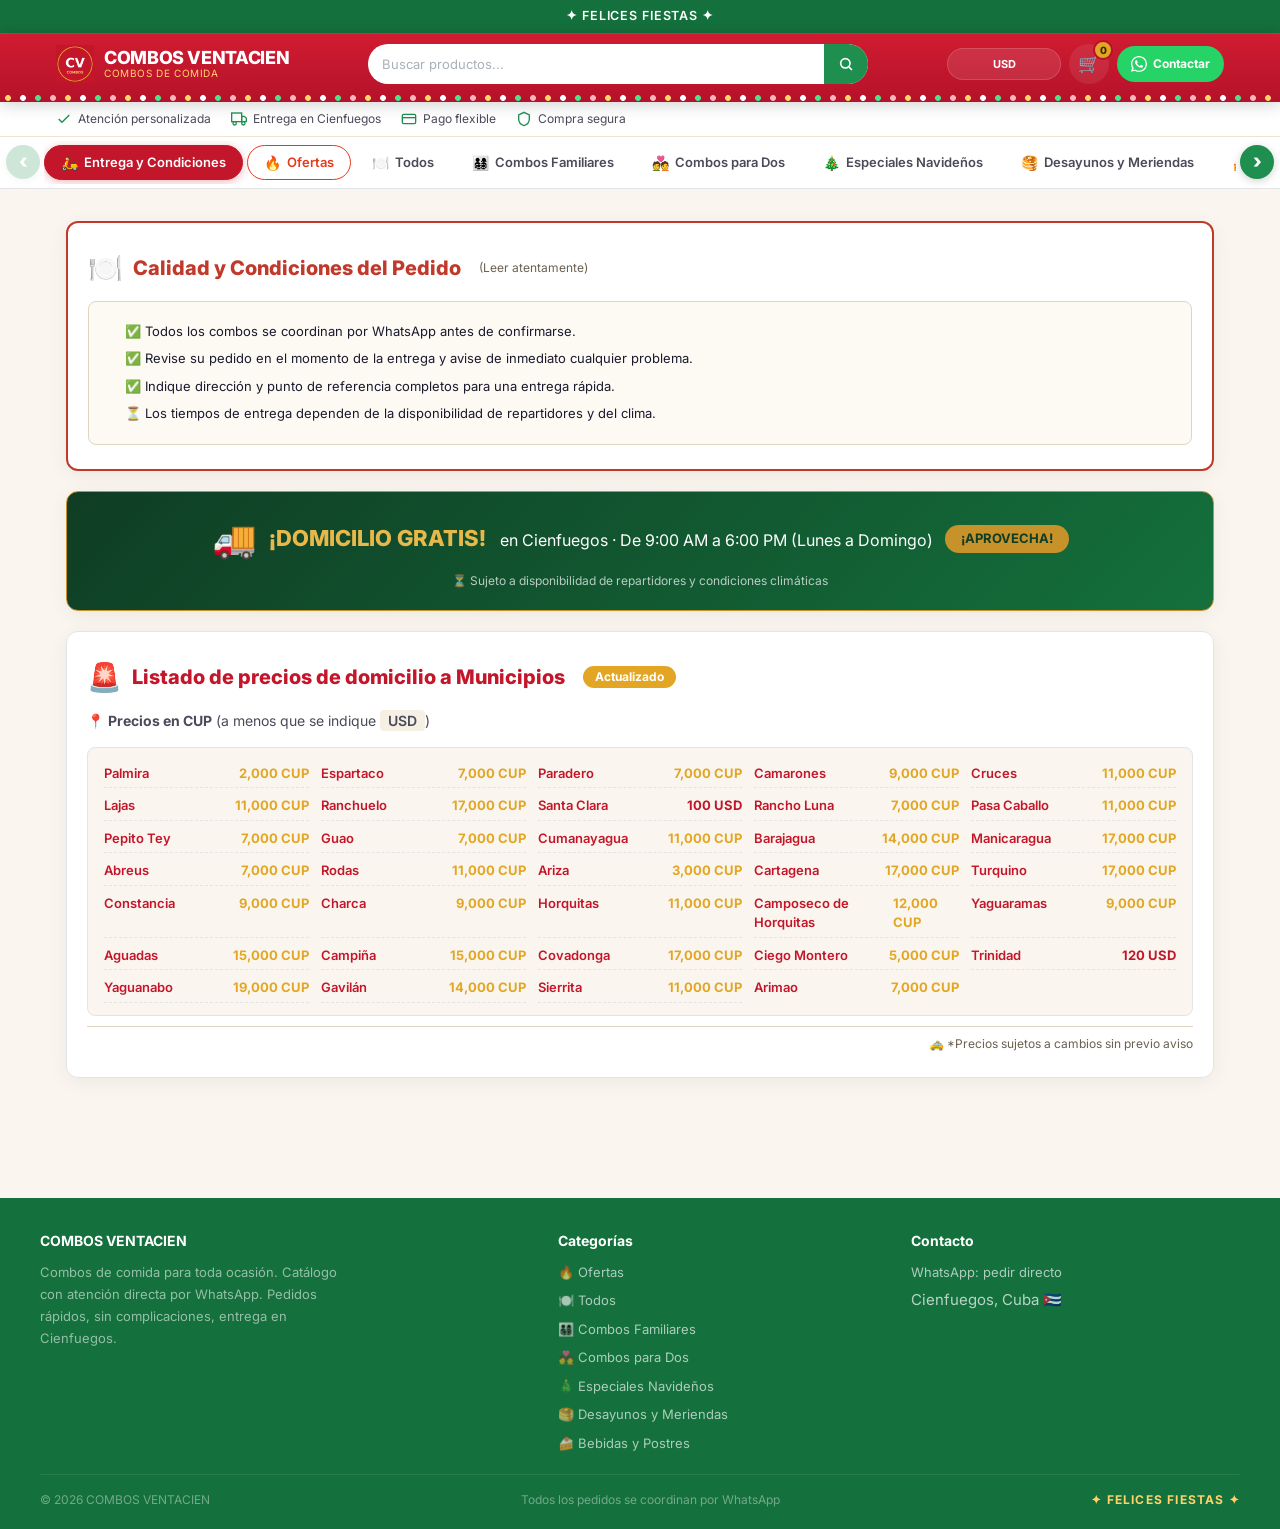
==== commit 6763657c: "Update index.html" ====
--- a/index.html
+++ b/index.html
@@ -319,7 +319,7 @@
 </head>
 <body>
 
-<div class="util-bar">✦ FELICES FIESTAS · Detalle navideño de regalo en compras de más de 20 USD ✦</div>
+<div class="util-bar">✦ FELICES FIESTAS ✦</div>
 
 <header class="site-header">
   <div class="header-inner">
@@ -372,51 +372,6 @@
   </div>
 </div>
 
-<section class="nav-promo" aria-label="Promoción de Navidad">
-  <div class="nav-promo-inner">
-    <div class="nav-promo-icon">
-      <svg viewBox="0 0 120 124" role="img" aria-label="Árbol de Navidad con regalos">
-        <defs>
-          <linearGradient id="gArbol" x1="0" y1="0" x2="0" y2="1">
-            <stop offset="0" stop-color="#34b56c"/><stop offset="1" stop-color="#13693a"/>
-          </linearGradient>
-          <linearGradient id="gOro" x1="0" y1="0" x2="1" y2="1">
-            <stop offset="0" stop-color="#ffe08a"/><stop offset="1" stop-color="#e3a624"/>
-          </linearGradient>
-        </defs>
-        <rect x="53" y="100" width="14" height="13" rx="2" fill="#8a5a2b"/>
-        <path d="M60 26 L38 58 H82 Z" fill="url(#gArbol)" stroke="#0f5a31" stroke-width="1.2" stroke-linejoin="round"/>
-        <path d="M60 44 L29 84 H91 Z" fill="url(#gArbol)" stroke="#0f5a31" stroke-width="1.2" stroke-linejoin="round"/>
-        <path d="M60 64 L19 108 H101 Z" fill="url(#gArbol)" stroke="#0f5a31" stroke-width="1.2" stroke-linejoin="round"/>
-        <path d="M33 92 Q60 104 87 90" fill="none" stroke="url(#gOro)" stroke-width="2.2" stroke-linecap="round" stroke-dasharray="1 5"/>
-        <path d="M42 68 Q60 76 78 66" fill="none" stroke="url(#gOro)" stroke-width="2" stroke-linecap="round" stroke-dasharray="1 5"/>
-        <polygon points="60,6 62.9,13.7 71.1,14.1 64.7,19.2 66.9,27.1 60,22.6 53.1,27.1 55.3,19.2 48.9,14.1 57.1,13.7" fill="url(#gOro)" stroke="#c78a12" stroke-width="0.8" stroke-linejoin="round"/>
-        <circle cx="53" cy="48" r="3.4" fill="#d3202f"/>
-        <circle cx="68" cy="56" r="3.2" fill="#ffd36a"/>
-        <circle cx="48" cy="72" r="3.6" fill="#ffffff"/>
-        <circle cx="72" cy="76" r="3.6" fill="#d3202f"/>
-        <circle cx="60" cy="86" r="3.4" fill="#ffd36a"/>
-        <circle cx="36" cy="97" r="3.4" fill="#d3202f"/>
-        <circle cx="84" cy="97" r="3.4" fill="#ffffff"/>
-        <circle cx="60" cy="102" r="3.2" fill="#d3202f"/>
-        <rect x="6" y="100" width="26" height="20" rx="2" fill="#c4162a"/>
-        <rect x="17" y="100" width="4" height="20" fill="url(#gOro)"/>
-        <rect x="6" y="107" width="26" height="4" fill="url(#gOro)"/>
-        <path d="M19 100 c-6 -8 -9 -2 -3 0 M19 100 c6 -8 9 -2 3 0" fill="none" stroke="#e3a624" stroke-width="2" stroke-linecap="round"/>
-        <rect x="88" y="104" width="26" height="16" rx="2" fill="#e3a624"/>
-        <rect x="99" y="104" width="4" height="16" fill="#c4162a"/>
-        <rect x="88" y="110" width="26" height="3.5" fill="#c4162a"/>
-        <path d="M101 104 c-6 -8 -9 -2 -3 0 M101 104 c6 -8 9 -2 3 0" fill="none" stroke="#c4162a" stroke-width="2" stroke-linecap="round"/>
-        <g fill="#e3a624"><path d="M20 30 l1.6 4 4 1.6 -4 1.6 -1.6 4 -1.6 -4 -4 -1.6 4 -1.6z"/><path d="M101 40 l1.3 3.2 3.2 1.3 -3.2 1.3 -1.3 3.2 -1.3 -3.2 -3.2 -1.3 3.2 -1.3z"/></g>
-      </svg>
-    </div>
-    <div class="nav-promo-text">
-      <span class="nav-promo-kicker">Promoción de Navidad</span>
-      <h2>En productos de más de <em>20 USD</em>, <br class="br-d">llévese un detalle navideño de regalo</h2>
-      <p>Identifique los productos participantes por la <strong>cinta verde</strong> en la parte superior de cada uno. Que esta Navidad llegue con lo mejor para su hogar y su familia.</p>
-    </div>
-  </div>
-</section>
 
 <div class="cats-wrap" id="catsWrap" style="display:none;">
   <button class="cats-arrow" id="catsArrowLeft" aria-label="Categorías anteriores">‹</button>
